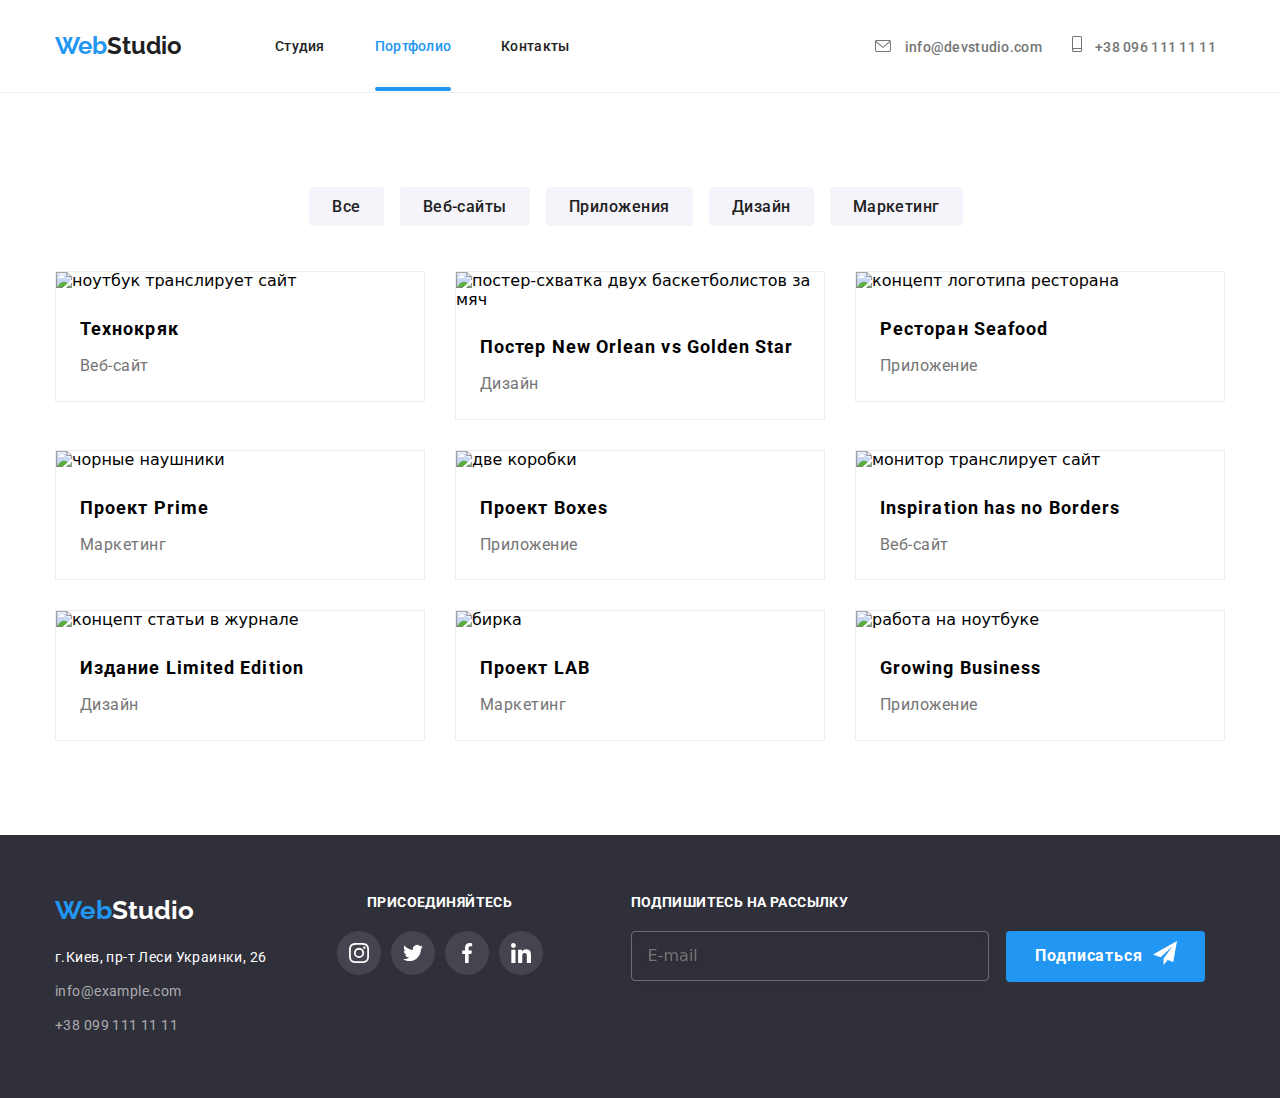
==== portfolio.html @ 92b5d4f6 "hope it is done" ====
<!DOCTYPE html>
<html lang="ru">
<head>
    <meta charset="UTF-8">
    <meta http-equiv="X-UA-Compatible" content="IE=edge">
    <meta name="viewport" content="width=device-width, initial-scale=1.0">
    
<link rel="preconnect" href="https://fonts.googleapis.com">
<link rel="preconnect" href="https://fonts.gstatic.com" crossorigin>
<link href="https://fonts.googleapis.com/css2?family=Raleway:wght@700&family=Roboto:wght@400;500;700;900&display=swap"
    rel="stylesheet">
    <link rel="stylesheet" href="./css/basic.css">
    <link rel="stylesheet" href="./css/main.min.css">
    <link rel="stylesheet" href="https://cdnjs.cloudflare.com/ajax/libs/modern-normalize/1.1.0/modern-normalize.min.css"/>
    <link rel="stylesheet" href="./css/style.css">
    <title>Portfolio</title>
</head>

<!--Header-->
<header class="header">
    <div class="headerContainer">

        <a href="index.html" class="logo"> <span class="logo__accent-color">Web</span>Studio</a>
        <button type="button" class="buttonMobile is-open" data-menu-button>
            <svg width="40" height="40" aria-label="переключатель мобильного меню">
                <use class="iconCross" href="./images/icons.svg#icon-close_40px"></use>
                <use class="iconMenu" href="./images/icons.svg#icon-menu_40px"></use>
            </svg>
        </button>
        <div class="mobileMenu" data-menu>
            <nav class="navBox">
                <ul class="navigation">
                    <li class="navigation__item">
                        <a class="navigation__link "
                            href="index.html">Студия</a>
                    </li>
                    <li class="navigation__item"> <a class="navigation__link navigation__link--current navigation__link--currColor" href="portfolio.html ">Портфолио</a></li>
                    <li class="navigation__item"> <a class="navigation__link" href="">Контакты</a></li>
                </ul>
            </nav>
            <ul class="contact contact--direction">
                <li class="contact__item">
                    <a class="contact__link  contact__link--email" href="mailto:info@devstudio.com">
                        <svg class="contact__icon">
                            <use href="./images/icons.svg#icon-envelope"></use>
                        </svg> info@devstudio.com</a>
                </li>
                <li class="contact__item ">
                    <a class="contact__link contact__link--tel" href="tel:+380961111111">
                        <svg class="contact__icon contact__icon--size">
                            <use href="./images/icons.svg#icon-smartphone">
                            </use>
                        </svg>
                        +38 096 111 11 11</a>
                </li>
            </ul>
            <ul class="mobileNav">
                <li class="mobileNav__item">
                    <a class="mobileNav__link" href="https://www.instagram.com" target="_blank"
                        rel="noopener noreferrer">
                        Instagram
                    </a>
                </li>
                <svg class="mobileNav__icon" width="22" height="0">
                    <use href="./images/icons.svg#icon-Line"></use>
                </svg>
                <li class="mobileNav__item">
                    <a class="mobileNav__link" href="https://www.twitter.com" target="_blank" rel="noopener noreferrer">
                        Twitter
                    </a>
                </li>
                <svg class="mobileNav__icon" width="22" height="0">
                    <use href="./images/icons.svg#icon-Line"></use>
                </svg>
                <li class="mobileNav__item">
                    <a class="mobileNav__link" href="https://www.facebook.com" target="_blank"
                        rel="noopener noreferrer">
                        Facebook
                    </a>
                </li>
                <svg class="mobileNav__icon" width="22" height="0">
                    <use href="./images/icons.svg#icon-Line"></use>
                </svg>
                <li class="mobileNav__item">
                    <a class="mobileNav__link" href="https://www.linkedin.com" target="_blank"
                        rel="noopener noreferrer">
                        Linkedin
                    </a>
                </li>
            </ul>
        </div>
    </div>

</header>
<main>
    <!--Portfolio filter-->
    <section class="portfolio">
        <div class="portfolioContainer">
        <ul class="buttonList">
            <li class="buttonList__item"><button type="button" class="buttonList__btn">Все</button></li>
            <li class="buttonList__item"><button type="button" class="buttonList__btn">Веб-сайты</button></li>
            <li class="buttonList__item"><button type="button" class="buttonList__btn">Приложения</button></li>
            <li class="buttonList__item"><button type="button" class="buttonList__btn">Дизайн</button></li>
            <li class="buttonList__item"><button type="button" class="buttonList__btn">Маркетинг</button></li>
        </ul>
    
    <!--Filter result-->
    
        <ul class="filterResult">
            <li class="filterResult__item"> 
                <div class="filterResult__box">
                    <img class="picture"
                            srcset="
            ./images-portfolio/img1-450.jpg  450w,
            ./images-portfolio/img1-900.jpg  900w
            "
                    src="./images-portfolio/img1-450.jpg" alt="ноутбук транслирует сайт"
                    sizes="(min-width: 1200px) 33vw, (min-width: 768px) 50vw, 100vw"
                    width="370">
                    <div class="filterResult__overlay">
                        <p class="filterResult__paragraph">Технокряк это современная площадка распространения коронавируса. Компании используют эту платформу для цифрового
                        шпионажа и атак на защищённые сервера конкурентов.</p>
                    </div>
                </div>
                <div class="filterResult__card filterResult__card--padding">
                    <h2 class="filterResult__title">Технокряк</h2>
                    <p class="filterResult__category">Веб-сайт</p>
                </div>
            </li>
            <li class="filterResult__item">
                <div class="filterResult__box">
                    <img class="picture"
                                    srcset="
            ./images-portfolio/img2-450.jpg  450w,
            ./images-portfolio/img2-900.jpg  900w
            "
                    src="./images-portfolio/img2-450.jpg" alt="постер-схватка двух баскетболистов за мяч" width="370"
                    sizes="(min-width: 1200px) 33vw, (min-width: 768px) 50vw, 100vw">
                        <div class="filterResult__overlay">
                            <p class="filterResult__paragraph">Технокряк это современная площадка распространения коронавируса. Компании используют
                                эту платформу для цифрового
                                шпионажа и атак на защищённые сервера конкурентов.</p>
                        </div>
                    </div>
                <div class="filterResult__card ">
                <h2 class="filterResult__title">Постер New Orlean vs Golden Star</h2>
                <p class="filterResult__category">Дизайн</p>
                </div>
            </li>
            <li class="filterResult__item">
                <div class="filterResult__box">
                <img class="picture"
            srcset="
            ./images-portfolio/img3-450.jpg  450w,
            ./images-portfolio/img3-900.jpg  900w
            "
                src="./images-portfolio/img3-450.jpg" alt="концепт логотипа ресторана" width="370"
                sizes="(min-width: 1200px) 33vw, (min-width: 768px) 50vw, 100vw">
                <div class="filterResult__overlay"> 
                    <p class="filterResult__paragraph">Технокряк это современная площадка распространения коронавируса. Компании используют
                        эту платформу для цифрового
                        шпионажа и атак на защищённые сервера конкурентов.</p>
                </div>
            </div>
                <div class="filterResult__card">
                <h2 class="filterResult__title">Ресторан Seafood</h2>
                <p class="filterResult__category">Приложение</p>
                </div>
            </li>
            <li class="filterResult__item">
                <div class="filterResult__box">
                <img class="picture"
            srcset="
            ./images-portfolio/img4-450.jpg  450w,
            ./images-portfolio/img4-900.jpg  900w
            "
                src="./images-portfolio/img4-450.jpg" alt="чорные наушники" width="370"
                sizes="(min-width: 1200px) 33vw, (min-width: 768px) 50vw, 100vw"> 
                <div class="filterResult__overlay"><p class="filterResult__paragraph">Технокряк это современная площадка распространения коронавируса. Компании используют
                        эту платформу для цифрового
                        шпионажа и атак на защищённые сервера конкурентов.</p>
                </div>
            </div>
                <div class="filterResult__card">
                <h2 class="filterResult__title">Проект Prime</h2>
                <p class="filterResult__category">Маркетинг</p>
                </div>
            </li>
            <li class="filterResult__item">
                <div class="filterResult__box">
                <img  class="picture"
            srcset="
            ./images-portfolio/img5-450.jpg  450w,
            ./images-portfolio/img5-900.jpg  900w
            "
                src="./images-portfolio/img5-450.jpg" alt="две коробки" width="370"
                sizes="(min-width: 1200px) 33vw, (min-width: 768px) 50vw, 100vw">
                <div class="filterResult__overlay">
                    <p class="filterResult__paragraph">Технокряк это современная площадка распространения коронавируса. Компании используют
                        эту платформу для цифрового
                        шпионажа и атак на защищённые сервера конкурентов.</p>
                </div></div>
                <div class="filterResult__card">
                <h2 class="filterResult__title">Проект Boxes</h2>
                <p class="filterResult__category">Приложение</p>
                </div>
            </li>
            <li class="filterResult__item">
                <div class="filterResult__box">
                <img class="picture"
            srcset="
            ./images-portfolio/img6-450.jpg  450w,
            ./images-portfolio/img6-900.jpg  900w
            "
                src="./images-portfolio/img6-450.jpg" alt="монитор транслирует сайт" width="370"
                sizes="(min-width: 1200px) 33vw, (min-width: 768px) 50vw, 100vw">
                <div class="filterResult__overlay"> 
                    <p class="filterResult__paragraph">Технокряк это современная площадка распространения коронавируса. Компании используют
                        эту платформу для цифрового
                        шпионажа и атак на защищённые сервера конкурентов.</p>
                </div></div>
                <div  class="filterResult__card">
                <h2 class="filterResult__title">Inspiration has no Borders</h2>
                <p class="filterResult__category">Веб-сайт</p>
                </div>
            </li>
            <li class="filterResult__item">
                <div class="filterResult__box">
                <img class="picture" 
            srcset="
            ./images-portfolio/img7-450.jpg  450w,
            ./images-portfolio/img7-900.jpg  900w
            "
                src="./images-portfolio/img7-450.jpg" alt=" концепт статьи в журнале" width="370"
                sizes="(min-width: 1200px) 33vw, (min-width: 768px) 50vw, 100vw">
                <div class="filterResult__overlay"> 
                    <p class="filterResult__paragraph">Технокряк это современная площадка распространения коронавируса. Компании используют
                        эту платформу для цифрового
                        шпионажа и атак на защищённые сервера конкурентов.</p>
                </div></div>
                <div class="filterResult__card">
                <h2 class="filterResult__title">Издание Limited Edition</h2>
                <p class="filterResult__category">Дизайн</p>
                </div>
            </li>
            <li class="filterResult__item">
                <div class="filterResult__box">
                <img class="picture"
            srcset="
            ./images-portfolio/img8-450.jpg  450w,
            ./images-portfolio/img8-900.jpg  900w
            "
                src="./images-portfolio/img8-450.jpg" alt="бирка" width="370"
                sizes="(min-width: 1200px) 33vw, (min-width: 768px) 50vw, 100vw"> 
                <div class="filterResult__overlay">
                    <p class="filterResult__paragraph">Технокряк это современная площадка распространения коронавируса. Компании используют
                        эту платформу для цифрового
                        шпионажа и атак на защищённые сервера конкурентов.</p>
                </div></div>
                <div class="filterResult__card">
                <h2 class="filterResult__title">Проект LAB</h2>
                <p class="filterResult__category">Маркетинг</p>
                </div>
            </li>
            <li class="filterResult__item">
                <div class="filterResult__box">
                <img class="picture"
            srcset="
            ./images-portfolio/img9-450.jpg  450w,
            ./images-portfolio/img9-900.jpg  900w
            "
                src="./images-portfolio/img9-450.jpg" alt="работа на ноутбуке" width="370"
                sizes="(min-width: 1200px) 33vw, (min-width: 768px) 50vw, 100vw"> 
                <div class="filterResult__overlay">
                    <p class="filterResult__paragraph">Технокряк это современная площадка распространения коронавируса. Компании используют эту платформу для цифрового шпионажа и атак на защищённые сервера конкурентов.</p>
                </div></div>
                <div class="filterResult__card">
                <h2 class="filterResult__title">Growing Business</h2>
                <p class="filterResult__category">Приложение</p>
                </div>
            </li>
        </ul>
        </div>
    </Section>
</main>
<!------------------------------------------------------Footer-->
<footer class="footer">
    <div class="footerContainer">
        <div class="footerBlock">
            <div class="footerLogoAddJoint">
                <div>
                    <div class="footerLogo">
                        <a href="index.html" class="footerLogo__link"><span
                                class="footerLogo__accent-color">Web</span><span
                                class="footerLogo__reverse-color">Studio</span></a>
                    </div>
                    <address class="address">
                        <p class="address__paragraph">г.Киев, пр-т Леси Украинки, 26</p>
                        <ul class="footerContact">
                            <li class="footerContact__item">
                                <a class="footerContact__link" href="mailto:info@devstudio.com">info@example.com</a>
                            </li>
                            <li>
                                <a class="footerContact__link" href="tel:+380991111111">+38 099 111 11 11</a>
                            </li>
                        </ul>
                    </address>
                </div>

                <div class="joint">
                    <h3 class="joint__title">присоединяйтесь</h3>
                    <ul class="footerNav">
                        <li class="footerNav__item">
                            <a class="footerNav__link" href="https://www.instagram.com" target="_blank"
                                rel="noopener noreferrer">
                                <svg class="footerNav__icon" width="20" height="20">
                                    <use href="./images/icons.svg#icon-instagram" width="20" height="20">
                                    </use>
                                </svg>
                            </a>
                        </li>
                        <li class="footerNav__item">
                            <a class="footerNav__link" href="https://www.twitter.com" target="_blank"
                                rel="noopener noreferrer">
                                <svg class="footerNav__icon" width="20" height="20">
                                    <use href="./images/icons.svg#icon-twitter" width="20" height="20">
                                    </use>
                                </svg>
                            </a>
                        </li>
                        <li class="footerNav__item">
                            <a class="footerNav__link" href="https://www.facebook.com" target="_blank"
                                rel="noopener noreferrer">
                                <svg class="footerNav__icon" width="20" height="20">
                                    <use href="./images/icons.svg#icon-facebook" width="20" height="20">
                                    </use>
                                </svg>
                            </a>
                        </li>
                        <li class="footerNav__item">
                            <a class="footerNav__link" href="https://www.linkedin.com" target="_blank"
                                rel="noopener noreferrer">
                                <svg class="footerNav__icon" width="20" height="20">
                                    <use href="./images/icons.svg#icon-linkedin" width="20" height="20">
                                    </use>
                                </svg>
                            </a>
                        </li>
                    </ul>
                </div>
            </div>

            <form class="footerForm">

                <label class="footerLabel" for="footer-form"> Подпишитесь на рассылку
                </label>
                <input class="footerInput" type="text" name="email" placeholder="E-mail" id="footer-form">


                <button class="footerButton" type="submit">
                    Подписаться<svg class="footerButton__icon" width="24" height="24">
                        <use href="./images/icons.svg#icon-icon-send"></use>
                    </svg>
                </button>

            </form>
        </div>
    </div>
</footer>
<script src="./js/mobile-menu.js"></script>
</body>
</html>
---- css/main.min.css ----
.navigation__link,.contact .contact__link,.mobileNav__link,.hero__title,.advantages__title,.advantages__paragraph,.services__title,.variation__paragraph,.staff__title,.profile__name,.profile__job,.clients__title,.address,.footerContact__link,.joint__title,.footerLabel,.modal__title,.modal__label,.modal__textarea,.modal__paragraph,.filterResult__paragraph,.filterResult__title,.filterResult__category{font-family:'Roboto', sans-serif;color:#757575;font-style:normal;letter-spacing:0.03em;font-size:14px;line-height:1.8}.logo,.footerLogo__link{font-family:'Raleway', sans-serif;font-weight:700;font-size:26px;line-height:1.2}.hero__title,.modal__title,.visuallyHidden,.advantages__title,.services__title,.staff__title,.clients__title,.filterResult__title,.profile__name,.joint__title{color:var(--primary-text-color);margin:0 auto}.navigation,.contact,.mobileNav,.advantages,.variation,.profile,.nav,.group,.footerContact,.footerNav,.buttonList,.filterResult{list-style:none;-webkit-box-align:baseline;-ms-flex-align:baseline;align-items:baseline}.logo,.navigation__link,.contact .contact__link,.mobileNav__link,.nav__link,.group__link,.footerLogo__link,.footerContact__link,.footerNav__link{text-decoration:none;-webkit-box-align:center;-ms-flex-align:center;align-items:center}.headerContainer,.heroListContainer,.servicesContainer,.staffContainer,.clientsContainer,.footerContainer,.portfolioContainer{padding-left:15px;padding-right:15px;margin-left:auto;margin-right:auto}@media screen and (min-width: 480px){.headerContainer,.heroListContainer,.servicesContainer,.staffContainer,.clientsContainer,.footerContainer,.portfolioContainer{width:480px}}@media screen and (min-width: 768px){.headerContainer,.heroListContainer,.servicesContainer,.staffContainer,.clientsContainer,.footerContainer,.portfolioContainer{width:768px}}@media screen and (min-width: 1200px){.headerContainer,.heroListContainer,.servicesContainer,.staffContainer,.clientsContainer,.footerContainer,.portfolioContainer{width:1200px}}.heroList,.services,.staff,.clients,.portfolio{padding-top:94px;padding-bottom:94px}.variation__item,.profile__pic{display:-webkit-box;display:-ms-flexbox;display:flex}.visuallyHidden{position:absolute;white-space:nowrap;width:1px;height:1px;overflow:hidden;border:0;padding:0;clip:rect(0 0 0 0);-webkit-clip-path:inset(50%);clip-path:inset(50%);margin:-1px}.modal__textarea::-webkit-input-placeholder{color:rgba(117,117,117,0.5)}.modal__textarea:-ms-input-placeholder{color:rgba(117,117,117,0.5)}.modal__textarea::-ms-input-placeholder{color:rgba(117,117,117,0.5)}.modal__textarea::placeholder{color:rgba(117,117,117,0.5)}.header{position:relative}@media screen and (max-width: 767px){.header{padding-top:16px;padding-bottom:16px}}@media screen and (min-width: 768px){.header{padding:32px 0}}.headerContainer{display:-webkit-box;display:-ms-flexbox;display:flex;-webkit-box-align:center;-ms-flex-align:center;align-items:center}.logo{font-size:24px;line-height:1.16;color:#212121}@media screen and (max-width: 767px){.logo{margin-right:276px}}@media screen and (min-width: 768px){.logo{margin-right:87px}}@media screen and (min-width: 1200px){.logo{margin-right:93px}}.logo__accent-color{color:#2196f3}.buttonMobile{display:-webkit-inline-box;display:-ms-inline-flexbox;display:inline-flex;padding:0;margin:0;border:none;background-color:transparent;cursor:pointer;-webkit-transition-property:color;transition-property:color;-webkit-transition-duration:250ms;transition-duration:250ms;-webkit-transition-timing-function:cubic-bezier(0.4, 0, 0.2, 1);transition-timing-function:cubic-bezier(0.4, 0, 0.2, 1)}.buttonMobile.is-open .iconMenu{display:block}.buttonMobile.is-open .iconCross{display:none}.buttonMobile:hover,.buttonMobile:focus{fill:#2196f3;-webkit-transition-property:color;transition-property:color;-webkit-transition-duration:250ms;transition-duration:250ms;-webkit-transition-timing-function:cubic-bezier(0.4, 0, 0.2, 1);transition-timing-function:cubic-bezier(0.4, 0, 0.2, 1)}@media screen and (min-width: 768px){.buttonMobile{display:none}}.iconMenu{display:none}.navBox{display:-webkit-box;display:-ms-flexbox;display:flex;-webkit-box-align:center;-ms-flex-align:center;align-items:center}.mobileMenu.is-open{display:block}@media screen and (max-width: 767px){.mobileMenu{position:absolute;padding:48px 40px;margin:0;top:100%;left:0;width:100%;height:796px;background-color:#fff;z-index:999;display:none}}@media screen and (min-width: 768px){.mobileMenu{display:-webkit-box;display:-ms-flexbox;display:flex}}.navigation{-webkit-transition-property:color;transition-property:color;-webkit-transition-duration:250ms;transition-duration:250ms;-webkit-transition-timing-function:cubic-bezier(0.4, 0, 0.2, 1);transition-timing-function:cubic-bezier(0.4, 0, 0.2, 1)}@media screen and (max-width: 767px){.navigation{padding:0;margin-top:0;margin-bottom:0}}@media screen and (min-width: 768px){.navigation{display:-webkit-box;display:-ms-flexbox;display:flex;margin:0;padding:0}}.navigation__link{font-weight:500;font-size:40px;line-height:1.17;letter-spacing:0.02em}@media screen and (min-width: 768px){.navigation__link{font-size:14px;line-height:1.14}}.navigation__link:hover,.navigation__link:focus{color:#2196f3;-webkit-transition-property:color;transition-property:color;-webkit-transition-duration:250ms;transition-duration:250ms;-webkit-transition-timing-function:cubic-bezier(0.4, 0, 0.2, 1);transition-timing-function:cubic-bezier(0.4, 0, 0.2, 1)}@media screen and (max-width: 767px){.navigation__item:not(:last-child){margin-bottom:32px}}@media screen and (min-width: 768px){.navigation__item:not(:first-child){margin-left:50px}}.navigation__link{position:relative;color:#212121}@media screen and (min-width: 768px){.navigation__link{padding:47px 0}}@media screen and (min-width: 1200px){.navigation__link{padding:37px 0}}@media screen and (min-width: 768px){.navigation__link--current::after{content:'';display:block;position:absolute;background-color:#2196f3;width:100%;height:4px;border-radius:4px;bottom:0;right:0;opacity:1}}.navigation__link--currColor{color:#2196f3}.contact{padding:0;margin:0;-webkit-transition-property:color;transition-property:color;-webkit-transition-duration:250ms;transition-duration:250ms;-webkit-transition-timing-function:cubic-bezier(0.4, 0, 0.2, 1);transition-timing-function:cubic-bezier(0.4, 0, 0.2, 1)}@media screen and (max-width: 767px){.contact{margin-top:302px;-webkit-box-align:start;-ms-flex-align:start;align-items:flex-start}}@media screen and (min-width: 768px){.contact{margin-left:84px}}@media screen and (min-width: 1200px){.contact{display:-webkit-box;display:-ms-flexbox;display:flex;margin-left:306px}}.contact .contact__link{font-weight:500;letter-spacing:0.02em;-webkit-transition-property:color;transition-property:color;-webkit-transition-duration:250ms;transition-duration:250ms;-webkit-transition-timing-function:cubic-bezier(0.4, 0, 0.2, 1);transition-timing-function:cubic-bezier(0.4, 0, 0.2, 1)}.contact .contact__link:hover,.contact .contact__link:focus{color:#2196f3;-webkit-transition-property:color;transition-property:color;-webkit-transition-duration:250ms;transition-duration:250ms;-webkit-transition-timing-function:cubic-bezier(0.4, 0, 0.2, 1);transition-timing-function:cubic-bezier(0.4, 0, 0.2, 1)}.contact .contact__link--tel{font-size:34px;line-height:1.17;color:#2196f3}.contact .contact__link--email{font-size:24px;line-height:1.16}@media screen and (min-width: 768px){.contact .contact__link{font-size:12px;line-height:1.16;color:#757575}}@media screen and (min-width: 1200px){.contact .contact__link{font-size:14px;line-height:1.14;color:#757575}}@media screen and (max-width: 767px){.contact--direction{display:-webkit-inline-box;display:-ms-inline-flexbox;display:inline-flex;-webkit-box-orient:vertical;-webkit-box-direction:reverse;-ms-flex-direction:column-reverse;flex-direction:column-reverse}.contact__item:not(:last-child){margin-top:32px}}@media screen and (max-width: 767px){.contact__item{margin-left:85px;-webkit-box-align:center;-ms-flex-align:center;align-items:center}}@media screen and (max-width: 1199px){.contact__item:not(:last-child){margin-bottom:10px}}@media screen and (min-width: 1200px){.contact__item:not(:first-child){margin-left:30px}}.contact__icon{width:16px;height:12px;margin:0;margin-right:10px;fill:currentColor}@media screen and (max-width: 767px){.contact__icon{display:none}}@media screen and (max-width: 1199px){.contact__icon{width:14px;height:10px}}.contact__icon--size{width:10px;height:16px}@media screen and (max-width: 1199px){.contact__icon--size{width:10px;height:14px}}.mobileNav{display:-webkit-box;display:-ms-flexbox;display:flex;-webkit-box-align:center;-ms-flex-align:center;align-items:center;padding:0;margin:0;margin-top:64px}@media screen and (min-width: 768px){.mobileNav{display:none}}.mobileNav__link{color:#2196f3;font-weight:500;font-size:18px;line-height:1.22;letter-spacing:0.02em}.mobileNav__icon{border:1px solid rgba(33,33,33,0.2);-webkit-transform:rotate(90deg);transform:rotate(90deg)}.hero{background-image:-webkit-gradient(linear, left top, right top, from(rgba(47,48,58,0.4)), to(rgba(47,48,58,0.4))),url("../images/hero-pic-mobile.jpg");background-image:linear-gradient(to right, rgba(47,48,58,0.4), rgba(47,48,58,0.4)),url("../images/hero-pic-mobile.jpg");background-repeat:no-repeat;background-position:center;background-size:cover;padding:118px 60px;text-align:center;background-color:#2f303a}@media screen and (min-width: 1200px){.hero{padding-top:180px;padding-bottom:220px}}@media (min-device-pixel-ratio: 2), (-webkit-min-device-pixel-ratio: 2), (min-resolution: 192dpi), (min-resolution: 2dppx){.hero{background-image:-webkit-gradient(linear, left top, right top, from(rgba(47,48,58,0.4)), to(rgba(47,48,58,0.4))),url("../images/hero-pic-mobile@2x.jpg");background-image:linear-gradient(to right, rgba(47,48,58,0.4), rgba(47,48,58,0.4)),url("../images/hero-pic-mobile@2x.jpg")}}@media screen and (min-width: 768px){.hero{background-image:-webkit-gradient(linear, left top, right top, from(rgba(47,48,58,0.4)), to(rgba(47,48,58,0.4))),url("../images/hero-pic-tablet.jpg");background-image:linear-gradient(to right, rgba(47,48,58,0.4), rgba(47,48,58,0.4)),url("../images/hero-pic-tablet.jpg")}}@media screen and (min-width: 768px) and (min-device-pixel-ratio: 2), screen and (min-width: 768px) and (-webkit-min-device-pixel-ratio: 2), screen and (min-width: 768px) and (min-resolution: 192dpi), screen and (min-width: 768px) and (min-resolution: 2dppx){.hero{background-image:-webkit-gradient(linear, left top, right top, from(rgba(47,48,58,0.4)), to(rgba(47,48,58,0.4))),url("../images/hero-pic-tablet@2x.jpg");background-image:linear-gradient(to right, rgba(47,48,58,0.4), rgba(47,48,58,0.4)),url("../images/hero-pic-tablet@2x.jpg")}}@media screen and (min-width: 1200px){.hero{background-image:-webkit-gradient(linear, left top, right top, from(rgba(47,48,58,0.4)), to(rgba(47,48,58,0.4))),url("../images/hero-pic-desktop.jpg");background-image:linear-gradient(to right, rgba(47,48,58,0.4), rgba(47,48,58,0.4)),url("../images/hero-pic-desktop.jpg")}}@media screen and (min-width: 1200px) and (min-device-pixel-ratio: 2), screen and (min-width: 1200px) and (-webkit-min-device-pixel-ratio: 2), screen and (min-width: 1200px) and (min-resolution: 192dpi), screen and (min-width: 1200px) and (min-resolution: 2dppx){.hero{background-image:-webkit-gradient(linear, left top, right top, from(rgba(47,48,58,0.4)), to(rgba(47,48,58,0.4))),url("../images/hero-pic-desktop@2x.jpg");background-image:linear-gradient(to right, rgba(47,48,58,0.4), rgba(47,48,58,0.4)),url("../images/hero-pic-desktop@2x.jpg")}}.hero__title{margin-bottom:30px;font-weight:900;font-size:26px;line-height:1.61;text-align:center;letter-spacing:0.06em;text-transform:uppercase;color:#fff}@media screen and (min-width: 1200px){.hero__title{font-size:44px;line-height:1.36}}.button{padding:10px 32px;border-radius:4px;border:none;font-family:'Roboto', sans-serif;color:#fff;background-color:#2196f3;font-weight:700;font-style:normal;font-size:16px;line-height:1.9;letter-spacing:0.06em;cursor:pointer}@media screen and (max-width: 1199px){.heroList{padding-top:60px;padding-bottom:60px}}.advantages{margin:0;padding:0}@media screen and (min-width: 768px){.advantages{display:-webkit-box;display:-ms-flexbox;display:flex;-ms-flex-wrap:wrap;flex-wrap:wrap;margin:-15px}}@media screen and (min-width: 1200px){.advantages{-webkit-box-pack:space-evenly;-ms-flex-pack:space-evenly;justify-content:space-evenly;margin:0}}@media screen and (min-width: 768px) and (max-width: 1199px){.advantages .advantages__item{margin:15px}}@media screen and (max-width: 767px){.advantages__item:not(:last-child){margin-bottom:30px}}@media screen and (min-width: 1200px){.advantages__item:not(:first-child){margin-left:30px}}.icon{height:120px;margin-bottom:30px;background-color:#f5f4fa;border-radius:4px;-webkit-box-pack:center;-ms-flex-pack:center;justify-content:center}@media screen and (max-width: 767px){.icon .icon__svg{width:450px}}@media screen and (max-width: 1199px){.icon__svg{width:354px}}.advantages__title{margin-bottom:10px;font-weight:700;font-size:14px;line-height:1.14;text-transform:uppercase;text-align:center}.advantages__paragraph{margin-top:0;margin-bottom:0;width:270px;font-size:14px;line-height:1.71}@media screen and (max-width: 767px){.advantages__paragraph{width:450px}}@media screen and (max-width: 1199px){.advantages__paragraph{width:354px}}.services{padding-top:0}@media screen and (max-width: 1199px){.services{display:none}}.services__title{margin-bottom:50px;font-weight:700;font-size:36px;line-height:1.2;text-align:center}.variation{display:-webkit-box;display:-ms-flexbox;display:flex;-webkit-box-pack:space-evenly;-ms-flex-pack:space-evenly;justify-content:space-evenly;margin:0;padding:0}.variation__item:not(:first-child){margin-left:30px}.frontTextBlock{position:relative}.frontTextBlock::before{display:inline-block;position:absolute;bottom:0;left:0;content:'';width:370px;height:70px;background-color:rgba(47,48,58,0.8)}.variation__paragraph{margin:0;padding:0;font-weight:700;font-size:14px;line-height:1.14;text-transform:uppercase;color:#fff;position:absolute;left:83px;bottom:27px}.staff{background-color:#f5f4fa}@media screen and (max-width: 1199px){.staff{padding-top:60px;padding-bottom:60px}}.staff__title{padding:0;margin-bottom:30px;font-weight:700;font-size:36px;line-height:1.2;text-align:center}@media screen and (min-width: 1200px){.staff__title{margin-bottom:50px}}.profile{margin:0;padding:0}@media screen and (min-width: 768px){.profile{display:-webkit-box;display:-ms-flexbox;display:flex;-ms-flex-wrap:wrap;flex-wrap:wrap;margin:-15px}}@media screen and (min-width: 1200px){.profile{-webkit-box-pack:space-evenly;-ms-flex-pack:space-evenly;justify-content:space-evenly;display:-webkit-box;display:-ms-flexbox;display:flex;margin:0;padding:0}}@media screen and (min-width: 768px) and (max-width: 1199px){.profile .profile__card{margin:15px}}.profile__card{background-color:#fff;margin:0;padding:0;-webkit-box-shadow:0px 1px 3px rgba(0,0,0,0.12),0px 1px 1px rgba(0,0,0,0.14),0px 2px 1px rgba(0,0,0,0.2);box-shadow:0px 1px 3px rgba(0,0,0,0.12),0px 1px 1px rgba(0,0,0,0.14),0px 2px 1px rgba(0,0,0,0.2);border-radius:0px 0px 4px 4px}@media screen and (max-width: 767px){.profile__card:not(:last-child){margin-bottom:30px}}@media screen and (min-width: 1200px){.profile__card:not(:first-child){margin-left:30px}}@media screen and (min-width: 480px){.profile__pic{width:450px}}@media screen and (min-width: 768px){.profile__pic{width:354px}}@media screen and (min-width: 1200px){.profile__pic{width:270px}}.profile__info{margin:0;padding-top:30px;padding-bottom:24px}@media screen and (min-width: 1200px){.profile__info{padding-bottom:30px}}.profile__name{margin-bottom:10px;font-weight:500;font-size:16px;line-height:1.2;text-align:center}.profile__job{margin:0;font-size:16px;line-height:1.2;text-align:center;margin-bottom:16px}.nav{display:-webkit-box;display:-ms-flexbox;display:flex;padding:0;margin:0;-webkit-box-pack:center;-ms-flex-pack:center;justify-content:center}.nav__item:not(:first-child){margin-left:10px}.nav__link{display:-webkit-box;display:-ms-flexbox;display:flex;width:44px;height:44px;border-radius:30px;-webkit-box-pack:center;-ms-flex-pack:center;justify-content:center;padding:12px;color:#afb1b8;-webkit-transition-property:background-color color;transition-property:background-color color;-webkit-transition-duration:250ms;transition-duration:250ms;-webkit-transition-timing-function:cubic-bezier(0.4, 0, 0.2, 1);transition-timing-function:cubic-bezier(0.4, 0, 0.2, 1)}.nav__link:hover,.nav__link:focus{background-color:#2196f3;color:#fff;-webkit-transition-property:background-color color;transition-property:background-color color;-webkit-transition-duration:250ms;transition-duration:250ms;-webkit-transition-timing-function:cubic-bezier(0.4, 0, 0.2, 1);transition-timing-function:cubic-bezier(0.4, 0, 0.2, 1)}.nav__icon{fill:currentColor}@media screen and (max-width: 1199px){.clients{padding-top:60px;padding-bottom:60px}}.clients__title{margin-bottom:30px;font-weight:700;font-size:36px;line-height:1.16;text-align:center}@media screen and (min-width: 1200px){.clients__title{margin-bottom:50px}}.group{display:-webkit-box;display:-ms-flexbox;display:flex;-webkit-box-pack:center;-ms-flex-pack:center;justify-content:center;padding:0}@media screen and (max-width: 1199px){.group{-ms-flex-wrap:wrap;flex-wrap:wrap;margin:-15px}}@media screen and (min-width: 1200px){.group{margin:0}}@media screen and (min-width: 1200px){.group__item:not(:first-child){margin-left:30px}}@media screen and (max-width: 1199px){.group__item{margin:15px}}.group__link{display:-webkit-box;display:-ms-flexbox;display:flex;height:92px;width:210px;padding:16px 52px;border:1px solid #afb1b8;border-radius:4px;-webkit-box-pack:center;-ms-flex-pack:center;justify-content:center;color:#afb1b8;-webkit-transition-property:background-color color;transition-property:background-color color;-webkit-transition-duration:250ms;transition-duration:250ms;-webkit-transition-timing-function:cubic-bezier(0.4, 0, 0.2, 1);transition-timing-function:cubic-bezier(0.4, 0, 0.2, 1)}@media screen and (min-width: 768px){.group__link{width:226px}}@media screen and (min-width: 1200px){.group__link{width:170px;padding:16px 32px}}.group__link:hover,.group__link:focus{border-color:#2196f3;color:#2196f3;-webkit-transition-property:background-color color;transition-property:background-color color;-webkit-transition-duration:250ms;transition-duration:250ms;-webkit-transition-timing-function:cubic-bezier(0.4, 0, 0.2, 1);transition-timing-function:cubic-bezier(0.4, 0, 0.2, 1)}.group__icon{fill:currentColor}.footer{background-color:#2f303a;padding:60px 0}.footerBlock{margin:0;padding:0}@media screen and (min-width: 1200px){.footerBlock{display:-webkit-box;display:-ms-flexbox;display:flex}}.footerLogo{margin-bottom:20px;display:-webkit-box;display:-ms-flexbox;display:flex}@media screen and (max-width: 1199px){.footerLogo{-webkit-box-pack:center;-ms-flex-pack:center;justify-content:center}}.footerLogo__accent-color{color:#2196f3}.footerLogo__reverse-color{color:#fff}@media screen and (min-width: 768px){.footerLogoAddJoint{display:-webkit-box;display:-ms-flexbox;display:flex}}@media screen and (min-width: 768px) and (max-width: 1199px){.footerLogoAddJoint{padding-left:76px}}.address{color:#fff;font-style:normal;font-weight:normal;font-size:14px;line-height:1.7}@media screen and (max-width: 1199px){.address{text-align:center}}.address__paragraph{margin-top:0;margin-bottom:8px}@media screen and (max-width: 1199px){.address__paragraph{text-align:center}}@media screen and (min-width: 1200px){.address__paragraph{margin-bottom:9px}}.footerContact{margin:0;padding:0}.footerContact__item{margin-bottom:8px}@media screen and (min-width: 1200px){.footerContact__item{margin-bottom:9px}}.footerContact__link{color:#ffffff99;-webkit-transition-property:color;transition-property:color;-webkit-transition-duration:250ms;transition-duration:250ms;-webkit-transition-timing-function:cubic-bezier(0.4, 0, 0.2, 1);transition-timing-function:cubic-bezier(0.4, 0, 0.2, 1)}.footerContact__link:hover,.footerContact__link:focus{color:#2196f3;-webkit-transition-property:color;transition-property:color;-webkit-transition-duration:250ms;transition-duration:250ms;-webkit-transition-timing-function:cubic-bezier(0.4, 0, 0.2, 1);transition-timing-function:cubic-bezier(0.4, 0, 0.2, 1)}@media screen and (min-width: 768px){.joint{margin-left:165px}}@media screen and (min-width: 1200px){.joint{margin-left:70px}}.joint__title{margin-bottom:20px;font-weight:700;font-size:14px;line-height:1.14;text-transform:uppercase;text-align:center;color:#ffffff}@media screen and (max-width: 767px){.joint__title{margin-top:60px}}.footerNav{display:-webkit-box;display:-ms-flexbox;display:flex;-webkit-box-pack:center;-ms-flex-pack:center;justify-content:center;padding:0;margin:0;margin-bottom:60px}.footerNav__item:not(:first-child){margin-left:10px}.footerNav__link{display:-webkit-box;display:-ms-flexbox;display:flex;width:44px;height:44px;border-radius:30px;-webkit-box-pack:center;-ms-flex-pack:center;justify-content:center;padding:12px;color:#fff;background:rgba(255,255,255,0.1);-webkit-transition-property:background-color;transition-property:background-color;-webkit-transition-duration:250ms;transition-duration:250ms;-webkit-transition-timing-function:cubic-bezier(0.4, 0, 0.2, 1);transition-timing-function:cubic-bezier(0.4, 0, 0.2, 1)}.footerNav__link:hover,.footerNav__link:focus{background-color:#2196f3;-webkit-transition-property:background-color;transition-property:background-color;-webkit-transition-duration:250ms;transition-duration:250ms;-webkit-transition-timing-function:cubic-bezier(0.4, 0, 0.2, 1);transition-timing-function:cubic-bezier(0.4, 0, 0.2, 1)}.footerNav__icon{fill:currentColor}@media screen and (min-width: 768px) and (max-width: 1199px){.footerForm{margin-top:60px}}@media screen and (min-width: 1200px){.footerForm{margin-left:88px}}.footerLabel{display:-webkit-box;display:-ms-flexbox;display:flex;margin-bottom:20px;font-weight:700;font-size:14px;line-height:1.14;text-transform:uppercase;color:#fff}@media screen and (max-width: 1199px){.footerLabel{-webkit-box-pack:center;-ms-flex-pack:center;justify-content:center}}@media screen and (min-width: 768px) and (max-width: 1199px){.footerInputBox{display:-webkit-box;display:-ms-flexbox;display:flex;-webkit-box-pack:center;-ms-flex-pack:center;justify-content:center}}.footerInput{min-width:450px;height:50px;padding-left:16px;margin:0;color:#fff;border:1px solid rgba(255,255,255,0.3);-webkit-filter:drop-shadow(0px 4px 4px rgba(0,0,0,0.15));filter:drop-shadow(0px 4px 4px rgba(0,0,0,0.15));border-radius:4px;background-color:transparent}@media screen and (max-width: 1199px){.footerInput{display:-webkit-box;display:-ms-flexbox;display:flex;-webkit-box-pack:center;-ms-flex-pack:center;justify-content:center;margin:0 auto}}@media screen and (min-width: 1200px){.footerInput{min-width:358px}}.footerButton{display:-webkit-box;display:-ms-flexbox;display:flex;-webkit-box-pack:center;-ms-flex-pack:center;justify-content:center;margin:0 auto;padding-top:10px;padding-left:29px;padding-right:28px;padding-bottom:10px;border-radius:4px;border:none;font-family:'Roboto', sans-serif;color:#fff;background-color:#2196f3;font-weight:700;font-style:normal;font-size:16px;line-height:1.9;letter-spacing:0.06em;cursor:pointer}@media screen and (max-width: 1199px){.footerButton{margin-top:20px}}@media screen and (min-width: 1200px){.footerButton{display:-webkit-inline-box;display:-ms-inline-flexbox;display:inline-flex;margin-left:12px}}.footerButton__icon{margin-left:10px}.backdrop{display:-webkit-box;display:-ms-flexbox;display:flex;background:rgba(0,0,0,0.2);position:fixed;left:0;top:0;right:0;bottom:0;-webkit-transition-duration:250ms;transition-duration:250ms;-webkit-transition-timing-function:cubic-bezier(0.4, 0, 0.2, 1);transition-timing-function:cubic-bezier(0.4, 0, 0.2, 1);overflow-y:scroll}.is-hidden{opacity:0;pointer-events:none}.modal{position:absolute;top:50%;left:50%;-webkit-transform:translate(-50%, -50%);transform:translate(-50%, -50%);width:450px;height:609px;background:#ffffff;-webkit-box-shadow:0px 1px 3px rgba(0,0,0,0.12),0px 1px 1px rgba(0,0,0,0.14),0px 2px 1px rgba(0,0,0,0.2);box-shadow:0px 1px 3px rgba(0,0,0,0.12),0px 1px 1px rgba(0,0,0,0.14),0px 2px 1px rgba(0,0,0,0.2);border-radius:4px}@media screen and (min-width: 1200px){.modal{width:528px;height:581px}}.buttonClose{position:absolute;right:2%;top:2%;min-width:30px;min-height:30px;background-color:#fff;border:1px solid rgba(0,0,0,0.1);border-radius:50%;cursor:pointer;padding:6px;margin:0;display:-webkit-box;display:-ms-flexbox;display:flex;-webkit-box-pack:center;-ms-flex-pack:center;justify-content:center}.buttonClose:hover,.buttonClose:focus{fill:#2196f3}.buttonClose__icon{position:absolute;display:-webkit-box;display:-ms-flexbox;display:flex;-webkit-box-align:center;-ms-flex-align:center;align-items:center}.modalContainer{padding:40px}.modal__title{margin-bottom:12px;font-weight:700;font-size:20px;line-height:1, 5;text-align:center}@media screen and (min-width: 1200px){.modal__title{line-height:1.15;text-align:start}}.modal__form{display:-webkit-box;display:-ms-flexbox;display:flex;-webkit-box-orient:vertical;-webkit-box-direction:normal;-ms-flex-direction:column;flex-direction:column;text-align:start}.modal__label{text-align:start;margin-bottom:4px;font-size:12px;line-height:1.16;letter-spacing:0.01em;color:#757575}.modalBlock{position:relative;display:-webkit-box;display:-ms-flexbox;display:flex;-webkit-box-orient:vertical;-webkit-box-direction:normal;-ms-flex-direction:column;flex-direction:column}.modal__input{padding-left:42px;min-height:40px;margin-bottom:10px;border:1px solid rgba(33,33,33,0.2);border-radius:4px}.modal__input:focus{outline:none;border-color:#2196f3}.modal__icon{position:absolute;top:11px;left:12px;display:inline-block;width:18px;height:18px}.modal__input:focus ~ .modal__icon{fill:#2196f3}.modal__textarea{resize:none;text-align:start;padding:12px 16px;margin-bottom:20px;min-height:120px;border:1px solid rgba(33,33,33,0.2);-webkit-box-sizing:border-box;box-sizing:border-box;border-radius:4px;font-size:12px;line-height:1.16;letter-spacing:0.01em}.modal__textarea:focus{outline:none;border-color:#2196f3}.modal__checkbox{display:-webkit-box;display:-ms-flexbox;display:flex;-webkit-box-align:center;-ms-flex-align:center;align-items:center;-webkit-box-pack:center;-ms-flex-pack:center;justify-content:center;margin:0 0 30px 0}.modal__checkboxInput{position:absolute;white-space:nowrap;width:1px;height:1px;overflow:hidden;border:0;padding:0;clip:rect(0 0 0 0);-webkit-clip-path:inset(50%);clip-path:inset(50%);margin:-1px}.modal__checkboxIcon{margin-right:8px;width:16px;height:15px;border:2px solid #212121;border-radius:3px}.modal__checkboxInput:checked+.modal__checkboxIcon{border-color:transparent;background-color:#2196f3;background-image:url(../images/icon-check.svg);background-origin:border-box;background-size:contain}.modal__paragraph{font-size:12px;line-height:1.16;padding:0;margin:0}.modal__checkboxLink{color:#2196f3}.modal__button{padding:10px 56px;margin:0 auto;max-width:200px;border-radius:4px;border:none;font-family:'Roboto', sans-serif;color:#fff;background-color:#2196f3;font-weight:700;font-style:normal;font-size:16px;line-height:1.9;letter-spacing:0.06em;cursor:pointer}.portfolio{border-top:1px solid #eeeeee}@media screen and (max-width: 1199px){.portfolio{padding-bottom:60px;padding-top:60px}}.buttonList{display:-webkit-box;display:-ms-flexbox;display:flex;-ms-flex-wrap:wrap;flex-wrap:wrap;margin-top:0;margin-bottom:40px;padding-left:0}@media screen and (min-width: 768px){.buttonList{-webkit-box-pack:center;-ms-flex-pack:center;justify-content:center;margin-bottom:30px}}@media screen and (min-width: 1200px){.buttonList__item:not(:first-child){margin-left:8px}}.buttonList__item{margin-right:8px;margin-bottom:15px}.buttonList__btn{padding:6px 22px;border-radius:4px;border:1px solid transparent;font-family:'Roboto', sans-serif;color:#212121;background-color:#f5f4fa;font-weight:500;font-style:normal;font-size:16px;line-height:1.6;letter-spacing:0.03em;cursor:pointer;-webkit-transition-property:background-color color;transition-property:background-color color;-webkit-transition-duration:250ms;transition-duration:250ms;-webkit-transition-timing-function:cubic-bezier(0.4, 0, 0.2, 1);transition-timing-function:cubic-bezier(0.4, 0, 0.2, 1)}.buttonList__btn:hover,.buttonList__btn:focus{color:#fff;background-color:#2196f3;-webkit-transition-property:background-color color;transition-property:background-color color;-webkit-transition-duration:250ms;transition-duration:250ms;-webkit-transition-timing-function:cubic-bezier(0.4, 0, 0.2, 1);transition-timing-function:cubic-bezier(0.4, 0, 0.2, 1)}.filterResult{margin:-15px;padding:0}@media screen and (min-width: 768px){.filterResult{display:-webkit-box;display:-ms-flexbox;display:flex;-ms-flex-wrap:wrap;flex-wrap:wrap}}.filterResult__item{width:450px;margin:15px;border:1px solid #eeeeee;-webkit-transition-property:-webkit-box-shadow;transition-property:-webkit-box-shadow;transition-property:box-shadow;transition-property:box-shadow, -webkit-box-shadow;-webkit-transition-duration:250ms;transition-duration:250ms;-webkit-transition-timing-function:cubic-bezier(0.4, 0, 0.2, 1);transition-timing-function:cubic-bezier(0.4, 0, 0.2, 1)}@media screen and (min-width: 768px){.filterResult__item{width:354px}}@media screen and (min-width: 1200px){.filterResult__item{width:370px}}.filterResult .filterResult__item{margin:15px}.filterResult__item:hover{-webkit-box-shadow:0px 1px 1px rgba(0,0,0,0.12),0px 4px 4px rgba(0,0,0,0.06),1px 4px 6px rgba(0,0,0,0.16);box-shadow:0px 1px 1px rgba(0,0,0,0.12),0px 4px 4px rgba(0,0,0,0.06),1px 4px 6px rgba(0,0,0,0.16);-webkit-transition-property:-webkit-box-shadow;transition-property:-webkit-box-shadow;transition-property:box-shadow;transition-property:box-shadow, -webkit-box-shadow;-webkit-transition-duration:250ms;transition-duration:250ms;-webkit-transition-timing-function:cubic-bezier(0.4, 0, 0.2, 1);transition-timing-function:cubic-bezier(0.4, 0, 0.2, 1)}.filterResult__box{position:relative;overflow:hidden}.picture{display:-webkit-box;display:-ms-flexbox;display:flex;width:450px}@media screen and (min-width: 768px){.picture{width:354px}}@media screen and (min-width: 1200px){.picture{width:370px}}.filterResult__overlay{display:inline-block;position:absolute;background-color:rgba(33,150,243,0.9);width:100%;height:100%;bottom:-100%;-webkit-transition-property:bottom;transition-property:bottom;-webkit-transition-duration:250ms;transition-duration:250ms;-webkit-transition-timing-function:cubic-bezier(0.4, 0, 0.2, 1);transition-timing-function:cubic-bezier(0.4, 0, 0.2, 1)}.filterResult__overlay:hover{bottom:0;-webkit-transition-property:bottom;transition-property:bottom;-webkit-transition-duration:250ms;transition-duration:250ms;-webkit-transition-timing-function:cubic-bezier(0.4, 0, 0.2, 1);transition-timing-function:cubic-bezier(0.4, 0, 0.2, 1)}.filterResult__item:hover .filterResult__overlay{bottom:0}.filterResult__paragraph{position:absolute;display:block;padding:0;margin:0;left:24px;top:63px;right:24px;bottom:63px;font-size:18px;line-height:1.56;color:#fff}.filterResult__card{padding:20px 24px}@media screen and (min-width: 768px) and (max-width: 1199px){.filterResult__card--padding{padding-bottom:54px}}.filterResult__title{margin-bottom:4px;font-weight:bold;font-size:18px;line-height:2;letter-spacing:0.06em}.filterResult__category{margin:0;color:#757575;font-size:16px;line-height:1.87}
/*# sourceMappingURL=main.min.css.map */
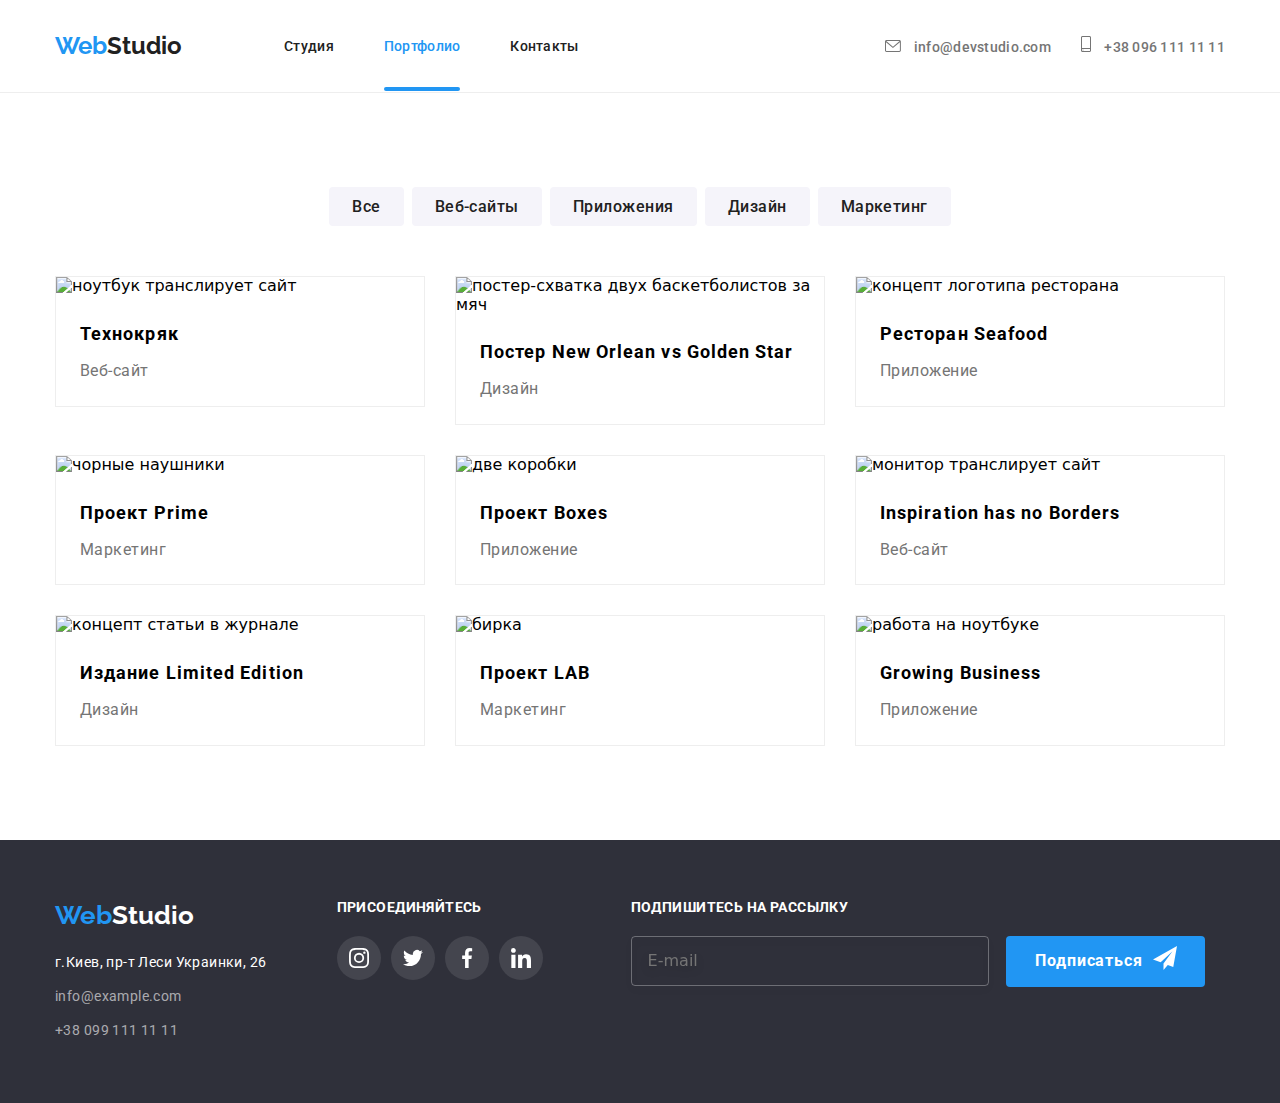
==== commit cd4fee4f: "done 2.0" ====
--- a/portfolio.html
+++ b/portfolio.html
@@ -19,75 +19,95 @@
 <!--Header-->
 <header class="header">
     <div class="headerContainer">
-
-        <a href="index.html" class="logo"> <span class="logo__accent-color">Web</span>Studio</a>
-        <button type="button" class="buttonMobile is-open" data-menu-button>
+        <div class="logoBox" data-logo>
+            <a href="index.html" class="logo"> <span class="logo__accent-color">Web</span>Studio</a>
+        </div>
+
+        <button type="button" class="buttonMobile js-open-menu" aria-expanded="false" aria-controls="mobile-menu">
             <svg width="40" height="40" aria-label="переключатель мобильного меню">
-                <use class="iconCross" href="./images/icons.svg#icon-close_40px"></use>
                 <use class="iconMenu" href="./images/icons.svg#icon-menu_40px"></use>
             </svg>
         </button>
-        <div class="mobileMenu" data-menu>
-            <nav class="navBox">
-                <ul class="navigation">
-                    <li class="navigation__item">
-                        <a class="navigation__link "
-                            href="index.html">Студия</a>
-                    </li>
-                    <li class="navigation__item"> <a class="navigation__link navigation__link--current navigation__link--currColor" href="portfolio.html ">Портфолио</a></li>
-                    <li class="navigation__item"> <a class="navigation__link" href="">Контакты</a></li>
+        <div class="mobileMenu js-menu-container" id="mobile-menu">
+
+            <div class="modalMenuContainer">
+                <button type="button " class="buttonMobile buttonMobile--position js-close-menu" aria-expanded="false"
+                    aria-controls="mobile-menu">
+                    <svg width="40" height="40" aria-label="переключатель мобильного меню">
+                        <use class="iconCross" href="./images/icons.svg#icon-close_40px"></use>
+                    </svg>
+                </button>
+
+                <nav class="navBox">
+                    <ul class="navigation">
+                        <li class="navigation__item">
+                            <a class="navigation__link"
+                                href="index.html">Студия</a>
+                        </li>
+                        <li class="navigation__item"> <a class="navigation__link navigation__link--current navigation__link--currColor" href="portfolio.html ">Портфолио</a>
+                        </li>
+                        <li class="navigation__item"> <a class="navigation__link" href="">Контакты</a></li>
+                    </ul>
+                </nav>
+
+                <ul class="contact contact--direction">
+                    <li class="contact__item">
+                        <a class="contact__link  contact__link--email" href="mailto:info@devstudio.com">
+                            <svg class="contact__icon">
+                                <use href="./images/icons.svg#icon-envelope"></use>
+                            </svg> info@devstudio.com</a>
+                    </li>
+                    <li class="contact__item ">
+                        <a class="contact__link contact__link--tel" href="tel:+380961111111">
+                            <svg class="contact__icon contact__icon--size">
+                                <use href="./images/icons.svg#icon-smartphone">
+                                </use>
+                            </svg>
+                            +38 096 111 11 11</a>
+                    </li>
                 </ul>
-            </nav>
-            <ul class="contact contact--direction">
-                <li class="contact__item">
-                    <a class="contact__link  contact__link--email" href="mailto:info@devstudio.com">
-                        <svg class="contact__icon">
-                            <use href="./images/icons.svg#icon-envelope"></use>
-                        </svg> info@devstudio.com</a>
-                </li>
-                <li class="contact__item ">
-                    <a class="contact__link contact__link--tel" href="tel:+380961111111">
-                        <svg class="contact__icon contact__icon--size">
-                            <use href="./images/icons.svg#icon-smartphone">
-                            </use>
-                        </svg>
-                        +38 096 111 11 11</a>
-                </li>
-            </ul>
-            <ul class="mobileNav">
-                <li class="mobileNav__item">
-                    <a class="mobileNav__link" href="https://www.instagram.com" target="_blank"
-                        rel="noopener noreferrer">
-                        Instagram
-                    </a>
-                </li>
-                <svg class="mobileNav__icon" width="22" height="0">
-                    <use href="./images/icons.svg#icon-Line"></use>
-                </svg>
-                <li class="mobileNav__item">
-                    <a class="mobileNav__link" href="https://www.twitter.com" target="_blank" rel="noopener noreferrer">
-                        Twitter
-                    </a>
-                </li>
-                <svg class="mobileNav__icon" width="22" height="0">
-                    <use href="./images/icons.svg#icon-Line"></use>
-                </svg>
-                <li class="mobileNav__item">
-                    <a class="mobileNav__link" href="https://www.facebook.com" target="_blank"
-                        rel="noopener noreferrer">
-                        Facebook
-                    </a>
-                </li>
-                <svg class="mobileNav__icon" width="22" height="0">
-                    <use href="./images/icons.svg#icon-Line"></use>
-                </svg>
-                <li class="mobileNav__item">
-                    <a class="mobileNav__link" href="https://www.linkedin.com" target="_blank"
-                        rel="noopener noreferrer">
-                        Linkedin
-                    </a>
-                </li>
-            </ul>
+                <ul class="mobileNav">
+                    <li class="mobileNav__item">
+                        <a class="mobileNav__link" href="https://www.instagram.com" target="_blank"
+                            rel="noopener noreferrer">
+                            Instagram
+                        </a>
+
+                    </li>
+                    <svg class="mobileNav__icon" width="22" height="0">
+                        <use href="./images/icons.svg#icon-Line"></use>
+                    </svg>
+
+                    <li class="mobileNav__item">
+                        <a class="mobileNav__link" href="https://www.twitter.com" target="_blank"
+                            rel="noopener noreferrer"> Twitter
+                        </a>
+
+                    </li>
+                    <svg class="mobileNav__icon" width="22" height="0">
+                        <use href="./images/icons.svg#icon-Line"></use>
+                    </svg>
+
+                    <li class="mobileNav__item">
+                        <a class="mobileNav__link" href="https://www.facebook.com" target="_blank"
+                            rel="noopener noreferrer">
+                            Facebook
+                        </a>
+
+                    </li>
+                    <svg class="mobileNav__icon" width="22" height="0">
+                        <use href="./images/icons.svg#icon-Line"></use>
+                    </svg>
+                    <li class="mobileNav__item">
+                        <a class="mobileNav__link" href="https://www.linkedin.com" target="_blank"
+                            rel="noopener noreferrer">
+                            Linkedin
+                        </a>
+                    </li>
+                </ul>
+
+            </div>
+
         </div>
     </div>
 
--- a/css/main.min.css
+++ b/css/main.min.css
@@ -1,2 +1,2 @@
-.navigation__link,.contact .contact__link,.mobileNav__link,.hero__title,.advantages__title,.advantages__paragraph,.services__title,.variation__paragraph,.staff__title,.profile__name,.profile__job,.clients__title,.address,.footerContact__link,.joint__title,.footerLabel,.modal__title,.modal__label,.modal__textarea,.modal__paragraph,.filterResult__paragraph,.filterResult__title,.filterResult__category{font-family:'Roboto', sans-serif;color:#757575;font-style:normal;letter-spacing:0.03em;font-size:14px;line-height:1.8}.logo,.footerLogo__link{font-family:'Raleway', sans-serif;font-weight:700;font-size:26px;line-height:1.2}.hero__title,.modal__title,.visuallyHidden,.advantages__title,.services__title,.staff__title,.clients__title,.filterResult__title,.profile__name,.joint__title{color:var(--primary-text-color);margin:0 auto}.navigation,.contact,.mobileNav,.advantages,.variation,.profile,.nav,.group,.footerContact,.footerNav,.buttonList,.filterResult{list-style:none;-webkit-box-align:baseline;-ms-flex-align:baseline;align-items:baseline}.logo,.navigation__link,.contact .contact__link,.mobileNav__link,.nav__link,.group__link,.footerLogo__link,.footerContact__link,.footerNav__link{text-decoration:none;-webkit-box-align:center;-ms-flex-align:center;align-items:center}.headerContainer,.heroListContainer,.servicesContainer,.staffContainer,.clientsContainer,.footerContainer,.portfolioContainer{padding-left:15px;padding-right:15px;margin-left:auto;margin-right:auto}@media screen and (min-width: 480px){.headerContainer,.heroListContainer,.servicesContainer,.staffContainer,.clientsContainer,.footerContainer,.portfolioContainer{width:480px}}@media screen and (min-width: 768px){.headerContainer,.heroListContainer,.servicesContainer,.staffContainer,.clientsContainer,.footerContainer,.portfolioContainer{width:768px}}@media screen and (min-width: 1200px){.headerContainer,.heroListContainer,.servicesContainer,.staffContainer,.clientsContainer,.footerContainer,.portfolioContainer{width:1200px}}.heroList,.services,.staff,.clients,.portfolio{padding-top:94px;padding-bottom:94px}.variation__item,.profile__pic{display:-webkit-box;display:-ms-flexbox;display:flex}.visuallyHidden{position:absolute;white-space:nowrap;width:1px;height:1px;overflow:hidden;border:0;padding:0;clip:rect(0 0 0 0);-webkit-clip-path:inset(50%);clip-path:inset(50%);margin:-1px}.modal__textarea::-webkit-input-placeholder{color:rgba(117,117,117,0.5)}.modal__textarea:-ms-input-placeholder{color:rgba(117,117,117,0.5)}.modal__textarea::-ms-input-placeholder{color:rgba(117,117,117,0.5)}.modal__textarea::placeholder{color:rgba(117,117,117,0.5)}.header{position:relative}@media screen and (max-width: 767px){.header{padding-top:16px;padding-bottom:16px}}@media screen and (min-width: 768px){.header{padding:32px 0}}.headerContainer{display:-webkit-box;display:-ms-flexbox;display:flex;-webkit-box-align:center;-ms-flex-align:center;align-items:center}.logo{font-size:24px;line-height:1.16;color:#212121}@media screen and (max-width: 767px){.logo{margin-right:276px}}@media screen and (min-width: 768px){.logo{margin-right:87px}}@media screen and (min-width: 1200px){.logo{margin-right:93px}}.logo__accent-color{color:#2196f3}.buttonMobile{display:-webkit-inline-box;display:-ms-inline-flexbox;display:inline-flex;padding:0;margin:0;border:none;background-color:transparent;cursor:pointer;-webkit-transition-property:color;transition-property:color;-webkit-transition-duration:250ms;transition-duration:250ms;-webkit-transition-timing-function:cubic-bezier(0.4, 0, 0.2, 1);transition-timing-function:cubic-bezier(0.4, 0, 0.2, 1)}.buttonMobile.is-open .iconMenu{display:block}.buttonMobile.is-open .iconCross{display:none}.buttonMobile:hover,.buttonMobile:focus{fill:#2196f3;-webkit-transition-property:color;transition-property:color;-webkit-transition-duration:250ms;transition-duration:250ms;-webkit-transition-timing-function:cubic-bezier(0.4, 0, 0.2, 1);transition-timing-function:cubic-bezier(0.4, 0, 0.2, 1)}@media screen and (min-width: 768px){.buttonMobile{display:none}}.iconMenu{display:none}.navBox{display:-webkit-box;display:-ms-flexbox;display:flex;-webkit-box-align:center;-ms-flex-align:center;align-items:center}.mobileMenu.is-open{display:block}@media screen and (max-width: 767px){.mobileMenu{position:absolute;padding:48px 40px;margin:0;top:100%;left:0;width:100%;height:796px;background-color:#fff;z-index:999;display:none}}@media screen and (min-width: 768px){.mobileMenu{display:-webkit-box;display:-ms-flexbox;display:flex}}.navigation{-webkit-transition-property:color;transition-property:color;-webkit-transition-duration:250ms;transition-duration:250ms;-webkit-transition-timing-function:cubic-bezier(0.4, 0, 0.2, 1);transition-timing-function:cubic-bezier(0.4, 0, 0.2, 1)}@media screen and (max-width: 767px){.navigation{padding:0;margin-top:0;margin-bottom:0}}@media screen and (min-width: 768px){.navigation{display:-webkit-box;display:-ms-flexbox;display:flex;margin:0;padding:0}}.navigation__link{font-weight:500;font-size:40px;line-height:1.17;letter-spacing:0.02em}@media screen and (min-width: 768px){.navigation__link{font-size:14px;line-height:1.14}}.navigation__link:hover,.navigation__link:focus{color:#2196f3;-webkit-transition-property:color;transition-property:color;-webkit-transition-duration:250ms;transition-duration:250ms;-webkit-transition-timing-function:cubic-bezier(0.4, 0, 0.2, 1);transition-timing-function:cubic-bezier(0.4, 0, 0.2, 1)}@media screen and (max-width: 767px){.navigation__item:not(:last-child){margin-bottom:32px}}@media screen and (min-width: 768px){.navigation__item:not(:first-child){margin-left:50px}}.navigation__link{position:relative;color:#212121}@media screen and (min-width: 768px){.navigation__link{padding:47px 0}}@media screen and (min-width: 1200px){.navigation__link{padding:37px 0}}@media screen and (min-width: 768px){.navigation__link--current::after{content:'';display:block;position:absolute;background-color:#2196f3;width:100%;height:4px;border-radius:4px;bottom:0;right:0;opacity:1}}.navigation__link--currColor{color:#2196f3}.contact{padding:0;margin:0;-webkit-transition-property:color;transition-property:color;-webkit-transition-duration:250ms;transition-duration:250ms;-webkit-transition-timing-function:cubic-bezier(0.4, 0, 0.2, 1);transition-timing-function:cubic-bezier(0.4, 0, 0.2, 1)}@media screen and (max-width: 767px){.contact{margin-top:302px;-webkit-box-align:start;-ms-flex-align:start;align-items:flex-start}}@media screen and (min-width: 768px){.contact{margin-left:84px}}@media screen and (min-width: 1200px){.contact{display:-webkit-box;display:-ms-flexbox;display:flex;margin-left:306px}}.contact .contact__link{font-weight:500;letter-spacing:0.02em;-webkit-transition-property:color;transition-property:color;-webkit-transition-duration:250ms;transition-duration:250ms;-webkit-transition-timing-function:cubic-bezier(0.4, 0, 0.2, 1);transition-timing-function:cubic-bezier(0.4, 0, 0.2, 1)}.contact .contact__link:hover,.contact .contact__link:focus{color:#2196f3;-webkit-transition-property:color;transition-property:color;-webkit-transition-duration:250ms;transition-duration:250ms;-webkit-transition-timing-function:cubic-bezier(0.4, 0, 0.2, 1);transition-timing-function:cubic-bezier(0.4, 0, 0.2, 1)}.contact .contact__link--tel{font-size:34px;line-height:1.17;color:#2196f3}.contact .contact__link--email{font-size:24px;line-height:1.16}@media screen and (min-width: 768px){.contact .contact__link{font-size:12px;line-height:1.16;color:#757575}}@media screen and (min-width: 1200px){.contact .contact__link{font-size:14px;line-height:1.14;color:#757575}}@media screen and (max-width: 767px){.contact--direction{display:-webkit-inline-box;display:-ms-inline-flexbox;display:inline-flex;-webkit-box-orient:vertical;-webkit-box-direction:reverse;-ms-flex-direction:column-reverse;flex-direction:column-reverse}.contact__item:not(:last-child){margin-top:32px}}@media screen and (max-width: 767px){.contact__item{margin-left:85px;-webkit-box-align:center;-ms-flex-align:center;align-items:center}}@media screen and (max-width: 1199px){.contact__item:not(:last-child){margin-bottom:10px}}@media screen and (min-width: 1200px){.contact__item:not(:first-child){margin-left:30px}}.contact__icon{width:16px;height:12px;margin:0;margin-right:10px;fill:currentColor}@media screen and (max-width: 767px){.contact__icon{display:none}}@media screen and (max-width: 1199px){.contact__icon{width:14px;height:10px}}.contact__icon--size{width:10px;height:16px}@media screen and (max-width: 1199px){.contact__icon--size{width:10px;height:14px}}.mobileNav{display:-webkit-box;display:-ms-flexbox;display:flex;-webkit-box-align:center;-ms-flex-align:center;align-items:center;padding:0;margin:0;margin-top:64px}@media screen and (min-width: 768px){.mobileNav{display:none}}.mobileNav__link{color:#2196f3;font-weight:500;font-size:18px;line-height:1.22;letter-spacing:0.02em}.mobileNav__icon{border:1px solid rgba(33,33,33,0.2);-webkit-transform:rotate(90deg);transform:rotate(90deg)}.hero{background-image:-webkit-gradient(linear, left top, right top, from(rgba(47,48,58,0.4)), to(rgba(47,48,58,0.4))),url("../images/hero-pic-mobile.jpg");background-image:linear-gradient(to right, rgba(47,48,58,0.4), rgba(47,48,58,0.4)),url("../images/hero-pic-mobile.jpg");background-repeat:no-repeat;background-position:center;background-size:cover;padding:118px 60px;text-align:center;background-color:#2f303a}@media screen and (min-width: 1200px){.hero{padding-top:180px;padding-bottom:220px}}@media (min-device-pixel-ratio: 2), (-webkit-min-device-pixel-ratio: 2), (min-resolution: 192dpi), (min-resolution: 2dppx){.hero{background-image:-webkit-gradient(linear, left top, right top, from(rgba(47,48,58,0.4)), to(rgba(47,48,58,0.4))),url("../images/hero-pic-mobile@2x.jpg");background-image:linear-gradient(to right, rgba(47,48,58,0.4), rgba(47,48,58,0.4)),url("../images/hero-pic-mobile@2x.jpg")}}@media screen and (min-width: 768px){.hero{background-image:-webkit-gradient(linear, left top, right top, from(rgba(47,48,58,0.4)), to(rgba(47,48,58,0.4))),url("../images/hero-pic-tablet.jpg");background-image:linear-gradient(to right, rgba(47,48,58,0.4), rgba(47,48,58,0.4)),url("../images/hero-pic-tablet.jpg")}}@media screen and (min-width: 768px) and (min-device-pixel-ratio: 2), screen and (min-width: 768px) and (-webkit-min-device-pixel-ratio: 2), screen and (min-width: 768px) and (min-resolution: 192dpi), screen and (min-width: 768px) and (min-resolution: 2dppx){.hero{background-image:-webkit-gradient(linear, left top, right top, from(rgba(47,48,58,0.4)), to(rgba(47,48,58,0.4))),url("../images/hero-pic-tablet@2x.jpg");background-image:linear-gradient(to right, rgba(47,48,58,0.4), rgba(47,48,58,0.4)),url("../images/hero-pic-tablet@2x.jpg")}}@media screen and (min-width: 1200px){.hero{background-image:-webkit-gradient(linear, left top, right top, from(rgba(47,48,58,0.4)), to(rgba(47,48,58,0.4))),url("../images/hero-pic-desktop.jpg");background-image:linear-gradient(to right, rgba(47,48,58,0.4), rgba(47,48,58,0.4)),url("../images/hero-pic-desktop.jpg")}}@media screen and (min-width: 1200px) and (min-device-pixel-ratio: 2), screen and (min-width: 1200px) and (-webkit-min-device-pixel-ratio: 2), screen and (min-width: 1200px) and (min-resolution: 192dpi), screen and (min-width: 1200px) and (min-resolution: 2dppx){.hero{background-image:-webkit-gradient(linear, left top, right top, from(rgba(47,48,58,0.4)), to(rgba(47,48,58,0.4))),url("../images/hero-pic-desktop@2x.jpg");background-image:linear-gradient(to right, rgba(47,48,58,0.4), rgba(47,48,58,0.4)),url("../images/hero-pic-desktop@2x.jpg")}}.hero__title{margin-bottom:30px;font-weight:900;font-size:26px;line-height:1.61;text-align:center;letter-spacing:0.06em;text-transform:uppercase;color:#fff}@media screen and (min-width: 1200px){.hero__title{font-size:44px;line-height:1.36}}.button{padding:10px 32px;border-radius:4px;border:none;font-family:'Roboto', sans-serif;color:#fff;background-color:#2196f3;font-weight:700;font-style:normal;font-size:16px;line-height:1.9;letter-spacing:0.06em;cursor:pointer}@media screen and (max-width: 1199px){.heroList{padding-top:60px;padding-bottom:60px}}.advantages{margin:0;padding:0}@media screen and (min-width: 768px){.advantages{display:-webkit-box;display:-ms-flexbox;display:flex;-ms-flex-wrap:wrap;flex-wrap:wrap;margin:-15px}}@media screen and (min-width: 1200px){.advantages{-webkit-box-pack:space-evenly;-ms-flex-pack:space-evenly;justify-content:space-evenly;margin:0}}@media screen and (min-width: 768px) and (max-width: 1199px){.advantages .advantages__item{margin:15px}}@media screen and (max-width: 767px){.advantages__item:not(:last-child){margin-bottom:30px}}@media screen and (min-width: 1200px){.advantages__item:not(:first-child){margin-left:30px}}.icon{height:120px;margin-bottom:30px;background-color:#f5f4fa;border-radius:4px;-webkit-box-pack:center;-ms-flex-pack:center;justify-content:center}@media screen and (max-width: 767px){.icon .icon__svg{width:450px}}@media screen and (max-width: 1199px){.icon__svg{width:354px}}.advantages__title{margin-bottom:10px;font-weight:700;font-size:14px;line-height:1.14;text-transform:uppercase;text-align:center}.advantages__paragraph{margin-top:0;margin-bottom:0;width:270px;font-size:14px;line-height:1.71}@media screen and (max-width: 767px){.advantages__paragraph{width:450px}}@media screen and (max-width: 1199px){.advantages__paragraph{width:354px}}.services{padding-top:0}@media screen and (max-width: 1199px){.services{display:none}}.services__title{margin-bottom:50px;font-weight:700;font-size:36px;line-height:1.2;text-align:center}.variation{display:-webkit-box;display:-ms-flexbox;display:flex;-webkit-box-pack:space-evenly;-ms-flex-pack:space-evenly;justify-content:space-evenly;margin:0;padding:0}.variation__item:not(:first-child){margin-left:30px}.frontTextBlock{position:relative}.frontTextBlock::before{display:inline-block;position:absolute;bottom:0;left:0;content:'';width:370px;height:70px;background-color:rgba(47,48,58,0.8)}.variation__paragraph{margin:0;padding:0;font-weight:700;font-size:14px;line-height:1.14;text-transform:uppercase;color:#fff;position:absolute;left:83px;bottom:27px}.staff{background-color:#f5f4fa}@media screen and (max-width: 1199px){.staff{padding-top:60px;padding-bottom:60px}}.staff__title{padding:0;margin-bottom:30px;font-weight:700;font-size:36px;line-height:1.2;text-align:center}@media screen and (min-width: 1200px){.staff__title{margin-bottom:50px}}.profile{margin:0;padding:0}@media screen and (min-width: 768px){.profile{display:-webkit-box;display:-ms-flexbox;display:flex;-ms-flex-wrap:wrap;flex-wrap:wrap;margin:-15px}}@media screen and (min-width: 1200px){.profile{-webkit-box-pack:space-evenly;-ms-flex-pack:space-evenly;justify-content:space-evenly;display:-webkit-box;display:-ms-flexbox;display:flex;margin:0;padding:0}}@media screen and (min-width: 768px) and (max-width: 1199px){.profile .profile__card{margin:15px}}.profile__card{background-color:#fff;margin:0;padding:0;-webkit-box-shadow:0px 1px 3px rgba(0,0,0,0.12),0px 1px 1px rgba(0,0,0,0.14),0px 2px 1px rgba(0,0,0,0.2);box-shadow:0px 1px 3px rgba(0,0,0,0.12),0px 1px 1px rgba(0,0,0,0.14),0px 2px 1px rgba(0,0,0,0.2);border-radius:0px 0px 4px 4px}@media screen and (max-width: 767px){.profile__card:not(:last-child){margin-bottom:30px}}@media screen and (min-width: 1200px){.profile__card:not(:first-child){margin-left:30px}}@media screen and (min-width: 480px){.profile__pic{width:450px}}@media screen and (min-width: 768px){.profile__pic{width:354px}}@media screen and (min-width: 1200px){.profile__pic{width:270px}}.profile__info{margin:0;padding-top:30px;padding-bottom:24px}@media screen and (min-width: 1200px){.profile__info{padding-bottom:30px}}.profile__name{margin-bottom:10px;font-weight:500;font-size:16px;line-height:1.2;text-align:center}.profile__job{margin:0;font-size:16px;line-height:1.2;text-align:center;margin-bottom:16px}.nav{display:-webkit-box;display:-ms-flexbox;display:flex;padding:0;margin:0;-webkit-box-pack:center;-ms-flex-pack:center;justify-content:center}.nav__item:not(:first-child){margin-left:10px}.nav__link{display:-webkit-box;display:-ms-flexbox;display:flex;width:44px;height:44px;border-radius:30px;-webkit-box-pack:center;-ms-flex-pack:center;justify-content:center;padding:12px;color:#afb1b8;-webkit-transition-property:background-color color;transition-property:background-color color;-webkit-transition-duration:250ms;transition-duration:250ms;-webkit-transition-timing-function:cubic-bezier(0.4, 0, 0.2, 1);transition-timing-function:cubic-bezier(0.4, 0, 0.2, 1)}.nav__link:hover,.nav__link:focus{background-color:#2196f3;color:#fff;-webkit-transition-property:background-color color;transition-property:background-color color;-webkit-transition-duration:250ms;transition-duration:250ms;-webkit-transition-timing-function:cubic-bezier(0.4, 0, 0.2, 1);transition-timing-function:cubic-bezier(0.4, 0, 0.2, 1)}.nav__icon{fill:currentColor}@media screen and (max-width: 1199px){.clients{padding-top:60px;padding-bottom:60px}}.clients__title{margin-bottom:30px;font-weight:700;font-size:36px;line-height:1.16;text-align:center}@media screen and (min-width: 1200px){.clients__title{margin-bottom:50px}}.group{display:-webkit-box;display:-ms-flexbox;display:flex;-webkit-box-pack:center;-ms-flex-pack:center;justify-content:center;padding:0}@media screen and (max-width: 1199px){.group{-ms-flex-wrap:wrap;flex-wrap:wrap;margin:-15px}}@media screen and (min-width: 1200px){.group{margin:0}}@media screen and (min-width: 1200px){.group__item:not(:first-child){margin-left:30px}}@media screen and (max-width: 1199px){.group__item{margin:15px}}.group__link{display:-webkit-box;display:-ms-flexbox;display:flex;height:92px;width:210px;padding:16px 52px;border:1px solid #afb1b8;border-radius:4px;-webkit-box-pack:center;-ms-flex-pack:center;justify-content:center;color:#afb1b8;-webkit-transition-property:background-color color;transition-property:background-color color;-webkit-transition-duration:250ms;transition-duration:250ms;-webkit-transition-timing-function:cubic-bezier(0.4, 0, 0.2, 1);transition-timing-function:cubic-bezier(0.4, 0, 0.2, 1)}@media screen and (min-width: 768px){.group__link{width:226px}}@media screen and (min-width: 1200px){.group__link{width:170px;padding:16px 32px}}.group__link:hover,.group__link:focus{border-color:#2196f3;color:#2196f3;-webkit-transition-property:background-color color;transition-property:background-color color;-webkit-transition-duration:250ms;transition-duration:250ms;-webkit-transition-timing-function:cubic-bezier(0.4, 0, 0.2, 1);transition-timing-function:cubic-bezier(0.4, 0, 0.2, 1)}.group__icon{fill:currentColor}.footer{background-color:#2f303a;padding:60px 0}.footerBlock{margin:0;padding:0}@media screen and (min-width: 1200px){.footerBlock{display:-webkit-box;display:-ms-flexbox;display:flex}}.footerLogo{margin-bottom:20px;display:-webkit-box;display:-ms-flexbox;display:flex}@media screen and (max-width: 1199px){.footerLogo{-webkit-box-pack:center;-ms-flex-pack:center;justify-content:center}}.footerLogo__accent-color{color:#2196f3}.footerLogo__reverse-color{color:#fff}@media screen and (min-width: 768px){.footerLogoAddJoint{display:-webkit-box;display:-ms-flexbox;display:flex}}@media screen and (min-width: 768px) and (max-width: 1199px){.footerLogoAddJoint{padding-left:76px}}.address{color:#fff;font-style:normal;font-weight:normal;font-size:14px;line-height:1.7}@media screen and (max-width: 1199px){.address{text-align:center}}.address__paragraph{margin-top:0;margin-bottom:8px}@media screen and (max-width: 1199px){.address__paragraph{text-align:center}}@media screen and (min-width: 1200px){.address__paragraph{margin-bottom:9px}}.footerContact{margin:0;padding:0}.footerContact__item{margin-bottom:8px}@media screen and (min-width: 1200px){.footerContact__item{margin-bottom:9px}}.footerContact__link{color:#ffffff99;-webkit-transition-property:color;transition-property:color;-webkit-transition-duration:250ms;transition-duration:250ms;-webkit-transition-timing-function:cubic-bezier(0.4, 0, 0.2, 1);transition-timing-function:cubic-bezier(0.4, 0, 0.2, 1)}.footerContact__link:hover,.footerContact__link:focus{color:#2196f3;-webkit-transition-property:color;transition-property:color;-webkit-transition-duration:250ms;transition-duration:250ms;-webkit-transition-timing-function:cubic-bezier(0.4, 0, 0.2, 1);transition-timing-function:cubic-bezier(0.4, 0, 0.2, 1)}@media screen and (min-width: 768px){.joint{margin-left:165px}}@media screen and (min-width: 1200px){.joint{margin-left:70px}}.joint__title{margin-bottom:20px;font-weight:700;font-size:14px;line-height:1.14;text-transform:uppercase;text-align:center;color:#ffffff}@media screen and (max-width: 767px){.joint__title{margin-top:60px}}.footerNav{display:-webkit-box;display:-ms-flexbox;display:flex;-webkit-box-pack:center;-ms-flex-pack:center;justify-content:center;padding:0;margin:0;margin-bottom:60px}.footerNav__item:not(:first-child){margin-left:10px}.footerNav__link{display:-webkit-box;display:-ms-flexbox;display:flex;width:44px;height:44px;border-radius:30px;-webkit-box-pack:center;-ms-flex-pack:center;justify-content:center;padding:12px;color:#fff;background:rgba(255,255,255,0.1);-webkit-transition-property:background-color;transition-property:background-color;-webkit-transition-duration:250ms;transition-duration:250ms;-webkit-transition-timing-function:cubic-bezier(0.4, 0, 0.2, 1);transition-timing-function:cubic-bezier(0.4, 0, 0.2, 1)}.footerNav__link:hover,.footerNav__link:focus{background-color:#2196f3;-webkit-transition-property:background-color;transition-property:background-color;-webkit-transition-duration:250ms;transition-duration:250ms;-webkit-transition-timing-function:cubic-bezier(0.4, 0, 0.2, 1);transition-timing-function:cubic-bezier(0.4, 0, 0.2, 1)}.footerNav__icon{fill:currentColor}@media screen and (min-width: 768px) and (max-width: 1199px){.footerForm{margin-top:60px}}@media screen and (min-width: 1200px){.footerForm{margin-left:88px}}.footerLabel{display:-webkit-box;display:-ms-flexbox;display:flex;margin-bottom:20px;font-weight:700;font-size:14px;line-height:1.14;text-transform:uppercase;color:#fff}@media screen and (max-width: 1199px){.footerLabel{-webkit-box-pack:center;-ms-flex-pack:center;justify-content:center}}@media screen and (min-width: 768px) and (max-width: 1199px){.footerInputBox{display:-webkit-box;display:-ms-flexbox;display:flex;-webkit-box-pack:center;-ms-flex-pack:center;justify-content:center}}.footerInput{min-width:450px;height:50px;padding-left:16px;margin:0;color:#fff;border:1px solid rgba(255,255,255,0.3);-webkit-filter:drop-shadow(0px 4px 4px rgba(0,0,0,0.15));filter:drop-shadow(0px 4px 4px rgba(0,0,0,0.15));border-radius:4px;background-color:transparent}@media screen and (max-width: 1199px){.footerInput{display:-webkit-box;display:-ms-flexbox;display:flex;-webkit-box-pack:center;-ms-flex-pack:center;justify-content:center;margin:0 auto}}@media screen and (min-width: 1200px){.footerInput{min-width:358px}}.footerButton{display:-webkit-box;display:-ms-flexbox;display:flex;-webkit-box-pack:center;-ms-flex-pack:center;justify-content:center;margin:0 auto;padding-top:10px;padding-left:29px;padding-right:28px;padding-bottom:10px;border-radius:4px;border:none;font-family:'Roboto', sans-serif;color:#fff;background-color:#2196f3;font-weight:700;font-style:normal;font-size:16px;line-height:1.9;letter-spacing:0.06em;cursor:pointer}@media screen and (max-width: 1199px){.footerButton{margin-top:20px}}@media screen and (min-width: 1200px){.footerButton{display:-webkit-inline-box;display:-ms-inline-flexbox;display:inline-flex;margin-left:12px}}.footerButton__icon{margin-left:10px}.backdrop{display:-webkit-box;display:-ms-flexbox;display:flex;background:rgba(0,0,0,0.2);position:fixed;left:0;top:0;right:0;bottom:0;-webkit-transition-duration:250ms;transition-duration:250ms;-webkit-transition-timing-function:cubic-bezier(0.4, 0, 0.2, 1);transition-timing-function:cubic-bezier(0.4, 0, 0.2, 1);overflow-y:scroll}.is-hidden{opacity:0;pointer-events:none}.modal{position:absolute;top:50%;left:50%;-webkit-transform:translate(-50%, -50%);transform:translate(-50%, -50%);width:450px;height:609px;background:#ffffff;-webkit-box-shadow:0px 1px 3px rgba(0,0,0,0.12),0px 1px 1px rgba(0,0,0,0.14),0px 2px 1px rgba(0,0,0,0.2);box-shadow:0px 1px 3px rgba(0,0,0,0.12),0px 1px 1px rgba(0,0,0,0.14),0px 2px 1px rgba(0,0,0,0.2);border-radius:4px}@media screen and (min-width: 1200px){.modal{width:528px;height:581px}}.buttonClose{position:absolute;right:2%;top:2%;min-width:30px;min-height:30px;background-color:#fff;border:1px solid rgba(0,0,0,0.1);border-radius:50%;cursor:pointer;padding:6px;margin:0;display:-webkit-box;display:-ms-flexbox;display:flex;-webkit-box-pack:center;-ms-flex-pack:center;justify-content:center}.buttonClose:hover,.buttonClose:focus{fill:#2196f3}.buttonClose__icon{position:absolute;display:-webkit-box;display:-ms-flexbox;display:flex;-webkit-box-align:center;-ms-flex-align:center;align-items:center}.modalContainer{padding:40px}.modal__title{margin-bottom:12px;font-weight:700;font-size:20px;line-height:1, 5;text-align:center}@media screen and (min-width: 1200px){.modal__title{line-height:1.15;text-align:start}}.modal__form{display:-webkit-box;display:-ms-flexbox;display:flex;-webkit-box-orient:vertical;-webkit-box-direction:normal;-ms-flex-direction:column;flex-direction:column;text-align:start}.modal__label{text-align:start;margin-bottom:4px;font-size:12px;line-height:1.16;letter-spacing:0.01em;color:#757575}.modalBlock{position:relative;display:-webkit-box;display:-ms-flexbox;display:flex;-webkit-box-orient:vertical;-webkit-box-direction:normal;-ms-flex-direction:column;flex-direction:column}.modal__input{padding-left:42px;min-height:40px;margin-bottom:10px;border:1px solid rgba(33,33,33,0.2);border-radius:4px}.modal__input:focus{outline:none;border-color:#2196f3}.modal__icon{position:absolute;top:11px;left:12px;display:inline-block;width:18px;height:18px}.modal__input:focus ~ .modal__icon{fill:#2196f3}.modal__textarea{resize:none;text-align:start;padding:12px 16px;margin-bottom:20px;min-height:120px;border:1px solid rgba(33,33,33,0.2);-webkit-box-sizing:border-box;box-sizing:border-box;border-radius:4px;font-size:12px;line-height:1.16;letter-spacing:0.01em}.modal__textarea:focus{outline:none;border-color:#2196f3}.modal__checkbox{display:-webkit-box;display:-ms-flexbox;display:flex;-webkit-box-align:center;-ms-flex-align:center;align-items:center;-webkit-box-pack:center;-ms-flex-pack:center;justify-content:center;margin:0 0 30px 0}.modal__checkboxInput{position:absolute;white-space:nowrap;width:1px;height:1px;overflow:hidden;border:0;padding:0;clip:rect(0 0 0 0);-webkit-clip-path:inset(50%);clip-path:inset(50%);margin:-1px}.modal__checkboxIcon{margin-right:8px;width:16px;height:15px;border:2px solid #212121;border-radius:3px}.modal__checkboxInput:checked+.modal__checkboxIcon{border-color:transparent;background-color:#2196f3;background-image:url(../images/icon-check.svg);background-origin:border-box;background-size:contain}.modal__paragraph{font-size:12px;line-height:1.16;padding:0;margin:0}.modal__checkboxLink{color:#2196f3}.modal__button{padding:10px 56px;margin:0 auto;max-width:200px;border-radius:4px;border:none;font-family:'Roboto', sans-serif;color:#fff;background-color:#2196f3;font-weight:700;font-style:normal;font-size:16px;line-height:1.9;letter-spacing:0.06em;cursor:pointer}.portfolio{border-top:1px solid #eeeeee}@media screen and (max-width: 1199px){.portfolio{padding-bottom:60px;padding-top:60px}}.buttonList{display:-webkit-box;display:-ms-flexbox;display:flex;-ms-flex-wrap:wrap;flex-wrap:wrap;margin-top:0;margin-bottom:40px;padding-left:0}@media screen and (min-width: 768px){.buttonList{-webkit-box-pack:center;-ms-flex-pack:center;justify-content:center;margin-bottom:30px}}@media screen and (min-width: 1200px){.buttonList__item:not(:first-child){margin-left:8px}}.buttonList__item{margin-right:8px;margin-bottom:15px}.buttonList__btn{padding:6px 22px;border-radius:4px;border:1px solid transparent;font-family:'Roboto', sans-serif;color:#212121;background-color:#f5f4fa;font-weight:500;font-style:normal;font-size:16px;line-height:1.6;letter-spacing:0.03em;cursor:pointer;-webkit-transition-property:background-color color;transition-property:background-color color;-webkit-transition-duration:250ms;transition-duration:250ms;-webkit-transition-timing-function:cubic-bezier(0.4, 0, 0.2, 1);transition-timing-function:cubic-bezier(0.4, 0, 0.2, 1)}.buttonList__btn:hover,.buttonList__btn:focus{color:#fff;background-color:#2196f3;-webkit-transition-property:background-color color;transition-property:background-color color;-webkit-transition-duration:250ms;transition-duration:250ms;-webkit-transition-timing-function:cubic-bezier(0.4, 0, 0.2, 1);transition-timing-function:cubic-bezier(0.4, 0, 0.2, 1)}.filterResult{margin:-15px;padding:0}@media screen and (min-width: 768px){.filterResult{display:-webkit-box;display:-ms-flexbox;display:flex;-ms-flex-wrap:wrap;flex-wrap:wrap}}.filterResult__item{width:450px;margin:15px;border:1px solid #eeeeee;-webkit-transition-property:-webkit-box-shadow;transition-property:-webkit-box-shadow;transition-property:box-shadow;transition-property:box-shadow, -webkit-box-shadow;-webkit-transition-duration:250ms;transition-duration:250ms;-webkit-transition-timing-function:cubic-bezier(0.4, 0, 0.2, 1);transition-timing-function:cubic-bezier(0.4, 0, 0.2, 1)}@media screen and (min-width: 768px){.filterResult__item{width:354px}}@media screen and (min-width: 1200px){.filterResult__item{width:370px}}.filterResult .filterResult__item{margin:15px}.filterResult__item:hover{-webkit-box-shadow:0px 1px 1px rgba(0,0,0,0.12),0px 4px 4px rgba(0,0,0,0.06),1px 4px 6px rgba(0,0,0,0.16);box-shadow:0px 1px 1px rgba(0,0,0,0.12),0px 4px 4px rgba(0,0,0,0.06),1px 4px 6px rgba(0,0,0,0.16);-webkit-transition-property:-webkit-box-shadow;transition-property:-webkit-box-shadow;transition-property:box-shadow;transition-property:box-shadow, -webkit-box-shadow;-webkit-transition-duration:250ms;transition-duration:250ms;-webkit-transition-timing-function:cubic-bezier(0.4, 0, 0.2, 1);transition-timing-function:cubic-bezier(0.4, 0, 0.2, 1)}.filterResult__box{position:relative;overflow:hidden}.picture{display:-webkit-box;display:-ms-flexbox;display:flex;width:450px}@media screen and (min-width: 768px){.picture{width:354px}}@media screen and (min-width: 1200px){.picture{width:370px}}.filterResult__overlay{display:inline-block;position:absolute;background-color:rgba(33,150,243,0.9);width:100%;height:100%;bottom:-100%;-webkit-transition-property:bottom;transition-property:bottom;-webkit-transition-duration:250ms;transition-duration:250ms;-webkit-transition-timing-function:cubic-bezier(0.4, 0, 0.2, 1);transition-timing-function:cubic-bezier(0.4, 0, 0.2, 1)}.filterResult__overlay:hover{bottom:0;-webkit-transition-property:bottom;transition-property:bottom;-webkit-transition-duration:250ms;transition-duration:250ms;-webkit-transition-timing-function:cubic-bezier(0.4, 0, 0.2, 1);transition-timing-function:cubic-bezier(0.4, 0, 0.2, 1)}.filterResult__item:hover .filterResult__overlay{bottom:0}.filterResult__paragraph{position:absolute;display:block;padding:0;margin:0;left:24px;top:63px;right:24px;bottom:63px;font-size:18px;line-height:1.56;color:#fff}.filterResult__card{padding:20px 24px}@media screen and (min-width: 768px) and (max-width: 1199px){.filterResult__card--padding{padding-bottom:54px}}.filterResult__title{margin-bottom:4px;font-weight:bold;font-size:18px;line-height:2;letter-spacing:0.06em}.filterResult__category{margin:0;color:#757575;font-size:16px;line-height:1.87}
+.navigation__link,.contact .contact__link,.mobileNav__link,.hero__title,.advantages__title,.advantages__paragraph,.services__title,.variation__paragraph,.staff__title,.profile__name,.profile__job,.clients__title,.address,.footerContact__link,.joint__title,.footerLabel,.modal__title,.modal__label,.modal__textarea,.modal__paragraph,.filterResult__paragraph,.filterResult__title,.filterResult__category{font-family:'Roboto', sans-serif;color:#757575;font-style:normal;letter-spacing:0.03em;font-size:14px;line-height:1.8}.logo,.footerLogo__link{font-family:'Raleway', sans-serif;font-weight:700;font-size:26px;line-height:1.2}.hero__title,.modal__title,.visuallyHidden,.advantages__title,.services__title,.staff__title,.clients__title,.filterResult__title,.profile__name,.joint__title{color:var(--primary-text-color);margin:0 auto}.navigation,.contact,.mobileNav,.advantages,.variation,.profile,.nav,.group,.footerContact,.footerNav,.buttonList,.filterResult{list-style:none;-webkit-box-align:baseline;-ms-flex-align:baseline;align-items:baseline}.logo,.navigation__link,.contact .contact__link,.mobileNav__link,.nav__link,.group__link,.footerLogo__link,.footerContact__link,.footerNav__link{text-decoration:none;-webkit-box-align:center;-ms-flex-align:center;align-items:center}.headerContainer,.heroListContainer,.servicesContainer,.staffContainer,.clientsContainer,.footerContainer,.portfolioContainer{padding-left:15px;padding-right:15px;margin-left:auto;margin-right:auto}@media screen and (min-width: 480px){.headerContainer,.heroListContainer,.servicesContainer,.staffContainer,.clientsContainer,.footerContainer,.portfolioContainer{width:480px}}@media screen and (min-width: 768px){.headerContainer,.heroListContainer,.servicesContainer,.staffContainer,.clientsContainer,.footerContainer,.portfolioContainer{width:768px}}@media screen and (min-width: 1200px){.headerContainer,.heroListContainer,.servicesContainer,.staffContainer,.clientsContainer,.footerContainer,.portfolioContainer{width:1200px}}.heroList,.services,.staff,.clients,.portfolio{padding-top:94px;padding-bottom:94px}.variation__item,.profile__pic{display:-webkit-box;display:-ms-flexbox;display:flex}.visuallyHidden{position:absolute;white-space:nowrap;width:1px;height:1px;overflow:hidden;border:0;padding:0;clip:rect(0 0 0 0);-webkit-clip-path:inset(50%);clip-path:inset(50%);margin:-1px}.modal__textarea::-webkit-input-placeholder{color:rgba(117,117,117,0.5)}.modal__textarea:-ms-input-placeholder{color:rgba(117,117,117,0.5)}.modal__textarea::-ms-input-placeholder{color:rgba(117,117,117,0.5)}.modal__textarea::placeholder{color:rgba(117,117,117,0.5)}.header{position:relative}@media screen and (max-width: 767px){.header{padding-top:16px;padding-bottom:16px}}@media screen and (min-width: 768px){.header{padding:21px 0}}@media screen and (min-width: 1200px){.header{padding:32px 0}}.headerContainer{display:-webkit-box;display:-ms-flexbox;display:flex;-webkit-box-align:center;-ms-flex-align:center;align-items:center;-webkit-box-pack:justify;-ms-flex-pack:justify;justify-content:space-between}@media screen and (max-width: 767px){.logoBox.is-open{visibility:hidden}}.logo{font-size:24px;line-height:1.16;color:#212121}@media screen and (min-width: 768px){.logo{margin-right:87px}}@media screen and (min-width: 1200px){.logo{margin-right:93px}}.logo__accent-color{color:#2196f3}.buttonMobile{display:-webkit-inline-box;display:-ms-inline-flexbox;display:inline-flex;padding:0;margin:0;border:none;background-color:transparent;cursor:pointer;-webkit-transition-property:color;transition-property:color;-webkit-transition-duration:250ms;transition-duration:250ms;-webkit-transition-timing-function:cubic-bezier(0.4, 0, 0.2, 1);transition-timing-function:cubic-bezier(0.4, 0, 0.2, 1)}.buttonMobile:hover,.buttonMobile:focus{fill:#2196f3;-webkit-transition-property:color;transition-property:color;-webkit-transition-duration:250ms;transition-duration:250ms;-webkit-transition-timing-function:cubic-bezier(0.4, 0, 0.2, 1);transition-timing-function:cubic-bezier(0.4, 0, 0.2, 1)}@media screen and (min-width: 768px){.buttonMobile{display:none}}.modalMenuContainer .buttonMobile--position{padding:10px 15px 0 385px;position:fixed;right:0}.navBox{display:-webkit-box;display:-ms-flexbox;display:flex;-webkit-box-align:center;-ms-flex-align:center;align-items:center}.modalMenuContainer{display:-webkit-box;display:-ms-flexbox;display:flex}@media screen and (max-width: 767px){.modalMenuContainer{display:block;padding-left:40px;padding-right:15px;margin-left:auto;margin-right:auto;width:480px;height:796px}}@media screen and (max-width: 767px){.mobileMenu{position:fixed;top:0;left:0;width:100vw;height:100vh;margin:0;background-color:#fff;z-index:999;-webkit-transform:translateX(100%);transform:translateX(100%);-webkit-transition:-webkit-transform 250ms ease-in-out;transition:-webkit-transform 250ms ease-in-out;transition:transform 250ms ease-in-out;transition:transform 250ms ease-in-out, -webkit-transform 250ms ease-in-out}}@media screen and (min-width: 768px){.mobileMenu{display:-webkit-box;display:-ms-flexbox;display:flex}}.mobileMenu.is-open{-webkit-transform:translateX(0);transform:translateX(0)}.navigation{-webkit-transition-property:color;transition-property:color;-webkit-transition-duration:250ms;transition-duration:250ms;-webkit-transition-timing-function:cubic-bezier(0.4, 0, 0.2, 1);transition-timing-function:cubic-bezier(0.4, 0, 0.2, 1)}@media screen and (max-width: 767px){.navigation{padding:0;padding-top:48px;margin-top:0;margin-bottom:302px}}@media screen and (min-width: 768px){.navigation{display:-webkit-box;display:-ms-flexbox;display:flex;margin:0;padding:0}}.navigation__link{font-weight:500;font-size:40px;line-height:1.17;letter-spacing:0.02em}@media screen and (min-width: 768px){.navigation__link{font-size:14px;line-height:1.14}}.navigation__link:hover,.navigation__link:focus{color:#2196f3;-webkit-transition-property:color;transition-property:color;-webkit-transition-duration:250ms;transition-duration:250ms;-webkit-transition-timing-function:cubic-bezier(0.4, 0, 0.2, 1);transition-timing-function:cubic-bezier(0.4, 0, 0.2, 1)}@media screen and (max-width: 767px){.navigation__item:not(:last-child){margin-bottom:32px}}@media screen and (min-width: 768px){.navigation__item:not(:first-child){margin-left:50px}}.navigation__link{position:relative;color:#212121}@media screen and (min-width: 768px){.navigation__link{padding:36px 0}}@media screen and (min-width: 1200px){.navigation__link{padding:37px 0}}@media screen and (min-width: 768px){.navigation__link--current::after{content:'';display:block;position:absolute;background-color:#2196f3;width:100%;height:4px;border-radius:4px;bottom:0;right:0;opacity:1}}.navigation__link--currColor{color:#2196f3}.contact{padding:0;margin:0;-webkit-transition-property:color;transition-property:color;-webkit-transition-duration:250ms;transition-duration:250ms;-webkit-transition-timing-function:cubic-bezier(0.4, 0, 0.2, 1);transition-timing-function:cubic-bezier(0.4, 0, 0.2, 1)}@media screen and (max-width: 767px){.contact{position:fixed;bottom:134px}}@media screen and (min-width: 768px){.contact{margin-left:84px}}@media screen and (min-width: 1200px){.contact{display:-webkit-box;display:-ms-flexbox;display:flex;margin-left:306px}}.contact .contact__link{font-weight:500;letter-spacing:0.02em;-webkit-transition-property:color;transition-property:color;-webkit-transition-duration:250ms;transition-duration:250ms;-webkit-transition-timing-function:cubic-bezier(0.4, 0, 0.2, 1);transition-timing-function:cubic-bezier(0.4, 0, 0.2, 1)}.contact .contact__link:hover,.contact .contact__link:focus{color:#2196f3;-webkit-transition-property:color;transition-property:color;-webkit-transition-duration:250ms;transition-duration:250ms;-webkit-transition-timing-function:cubic-bezier(0.4, 0, 0.2, 1);transition-timing-function:cubic-bezier(0.4, 0, 0.2, 1)}.contact .contact__link--tel{font-size:34px;line-height:1.17;color:#2196f3}.contact .contact__link--email{font-size:24px;line-height:1.16}@media screen and (min-width: 768px){.contact .contact__link{font-size:12px;line-height:1.16;color:#757575}}@media screen and (min-width: 1200px){.contact .contact__link{font-size:14px;line-height:1.14;color:#757575}}@media screen and (max-width: 767px){.contact--direction{display:-webkit-inline-box;display:-ms-inline-flexbox;display:inline-flex;-webkit-box-orient:vertical;-webkit-box-direction:reverse;-ms-flex-direction:column-reverse;flex-direction:column-reverse}.contact__item:not(:last-child){margin-top:32px}}@media screen and (max-width: 1199px){.contact__item:not(:last-child){margin-bottom:10px}}@media screen and (min-width: 1200px){.contact__item:not(:first-child){margin-left:30px}}.contact__icon{width:16px;height:12px;margin:0;margin-right:10px;fill:currentColor}@media screen and (max-width: 767px){.contact__icon{display:none}}@media screen and (max-width: 1199px){.contact__icon{width:14px;height:10px}}.contact__icon--size{width:10px;height:16px}@media screen and (max-width: 1199px){.contact__icon--size{width:10px;height:14px}}.mobileNav{position:fixed;bottom:0;display:-webkit-box;display:-ms-flexbox;display:flex;-webkit-box-align:center;-ms-flex-align:center;align-items:center;padding:0;padding-bottom:48px;margin:0;margin-top:64px}@media screen and (min-width: 768px){.mobileNav{display:none}}.mobileNav__link{color:#2196f3;font-weight:500;font-size:18px;line-height:1.22;letter-spacing:0.02em}.mobileNav__icon{border:1px solid rgba(33,33,33,0.2);-webkit-transform:rotate(90deg);transform:rotate(90deg)}.hero{background-image:-webkit-gradient(linear, left top, right top, from(rgba(47,48,58,0.4)), to(rgba(47,48,58,0.4))),url("../images/hero-pic-mobile.jpg");background-image:linear-gradient(to right, rgba(47,48,58,0.4), rgba(47,48,58,0.4)),url("../images/hero-pic-mobile.jpg");background-repeat:no-repeat;background-position:center;background-size:cover;padding:118px 60px;text-align:center;background-color:#2f303a}@media screen and (min-width: 1200px){.hero{padding-top:180px;padding-bottom:220px}}@media (min-device-pixel-ratio: 2), (-webkit-min-device-pixel-ratio: 2), (min-resolution: 192dpi), (min-resolution: 2dppx){.hero{background-image:-webkit-gradient(linear, left top, right top, from(rgba(47,48,58,0.4)), to(rgba(47,48,58,0.4))),url("../images/hero-pic-mobile@2x.jpg");background-image:linear-gradient(to right, rgba(47,48,58,0.4), rgba(47,48,58,0.4)),url("../images/hero-pic-mobile@2x.jpg")}}@media screen and (min-width: 768px){.hero{background-image:-webkit-gradient(linear, left top, right top, from(rgba(47,48,58,0.4)), to(rgba(47,48,58,0.4))),url("../images/hero-pic-tablet.jpg");background-image:linear-gradient(to right, rgba(47,48,58,0.4), rgba(47,48,58,0.4)),url("../images/hero-pic-tablet.jpg")}}@media screen and (min-width: 768px) and (min-device-pixel-ratio: 2), screen and (min-width: 768px) and (-webkit-min-device-pixel-ratio: 2), screen and (min-width: 768px) and (min-resolution: 192dpi), screen and (min-width: 768px) and (min-resolution: 2dppx){.hero{background-image:-webkit-gradient(linear, left top, right top, from(rgba(47,48,58,0.4)), to(rgba(47,48,58,0.4))),url("../images/hero-pic-tablet@2x.jpg");background-image:linear-gradient(to right, rgba(47,48,58,0.4), rgba(47,48,58,0.4)),url("../images/hero-pic-tablet@2x.jpg")}}@media screen and (min-width: 1200px){.hero{background-image:-webkit-gradient(linear, left top, right top, from(rgba(47,48,58,0.4)), to(rgba(47,48,58,0.4))),url("../images/hero-pic-desktop.jpg");background-image:linear-gradient(to right, rgba(47,48,58,0.4), rgba(47,48,58,0.4)),url("../images/hero-pic-desktop.jpg")}}@media screen and (min-width: 1200px) and (min-device-pixel-ratio: 2), screen and (min-width: 1200px) and (-webkit-min-device-pixel-ratio: 2), screen and (min-width: 1200px) and (min-resolution: 192dpi), screen and (min-width: 1200px) and (min-resolution: 2dppx){.hero{background-image:-webkit-gradient(linear, left top, right top, from(rgba(47,48,58,0.4)), to(rgba(47,48,58,0.4))),url("../images/hero-pic-desktop@2x.jpg");background-image:linear-gradient(to right, rgba(47,48,58,0.4), rgba(47,48,58,0.4)),url("../images/hero-pic-desktop@2x.jpg")}}.hero__title{margin-bottom:30px;font-weight:900;font-size:26px;line-height:1.61;text-align:center;letter-spacing:0.06em;text-transform:uppercase;color:#fff}@media screen and (min-width: 1200px){.hero__title{font-size:44px;line-height:1.36}}.button{padding:10px 32px;border-radius:4px;border:none;font-family:'Roboto', sans-serif;color:#fff;background-color:#2196f3;font-weight:700;font-style:normal;font-size:16px;line-height:1.9;letter-spacing:0.06em;cursor:pointer}@media screen and (max-width: 1199px){.heroList{padding-top:60px;padding-bottom:60px}}.advantages{margin:0;padding:0}@media screen and (min-width: 768px){.advantages{display:-webkit-box;display:-ms-flexbox;display:flex;-ms-flex-wrap:wrap;flex-wrap:wrap;margin:-15px}}@media screen and (min-width: 1200px){.advantages{-webkit-box-pack:space-evenly;-ms-flex-pack:space-evenly;justify-content:space-evenly;margin:0}}@media screen and (min-width: 768px) and (max-width: 1199px){.advantages .advantages__item{margin:15px}}@media screen and (max-width: 767px){.advantages__item:not(:last-child){margin-bottom:30px}}@media screen and (min-width: 1200px){.advantages__item:not(:first-child){margin-left:30px}}.icon{height:120px;margin-bottom:30px;background-color:#f5f4fa;border-radius:4px;-webkit-box-pack:center;-ms-flex-pack:center;justify-content:center}@media screen and (min-width: 480px) and (max-width: 767px){.icon .icon__svg{width:450px}}@media screen and (min-width: 768px) and (max-width: 1199px){.icon .icon__svg{width:354px}}.advantages__title{margin-bottom:10px;font-weight:700;font-size:14px;line-height:1.14;text-transform:uppercase}@media screen and (max-width: 767px){.advantages__title{text-align:center}}.advantages__paragraph{margin-top:0;margin-bottom:0;width:270px;font-size:14px;line-height:1.71}@media screen and (max-width: 767px){.advantages__paragraph{width:450px}}@media screen and (max-width: 1199px){.advantages__paragraph{width:354px}}.services{padding-top:0}@media screen and (max-width: 1199px){.services{display:none}}.services__title{margin-bottom:50px;font-weight:700;font-size:28px;line-height:1.17;text-align:center}@media screen and (min-width: 1200px){.services__title{font-size:36px;line-height:1.16}}.variation{display:-webkit-box;display:-ms-flexbox;display:flex;-webkit-box-pack:space-evenly;-ms-flex-pack:space-evenly;justify-content:space-evenly;margin:0;padding:0}.variation__item:not(:first-child){margin-left:30px}.frontTextBlock{position:relative}.frontTextBlock::before{display:inline-block;position:absolute;bottom:0;left:0;content:'';width:370px;height:70px;background-color:rgba(47,48,58,0.8)}.variation__paragraph{margin:0;padding:0;font-weight:700;font-size:14px;line-height:1.14;text-transform:uppercase;color:#fff;position:absolute;left:83px;bottom:27px}.staff{background-color:#f5f4fa}@media screen and (max-width: 1199px){.staff{padding-top:60px;padding-bottom:60px}}.staff__title{padding:0;margin-bottom:30px;font-weight:700;font-size:28px;line-height:1.17;text-align:center}@media screen and (min-width: 1200px){.staff__title{margin-bottom:50px}}@media screen and (min-width: 1200px){.staff__title{font-size:36px;line-height:1.16}}.profile{margin:0;padding:0}@media screen and (min-width: 768px){.profile{display:-webkit-box;display:-ms-flexbox;display:flex;-ms-flex-wrap:wrap;flex-wrap:wrap;margin:-15px}}@media screen and (min-width: 1200px){.profile{-webkit-box-pack:space-evenly;-ms-flex-pack:space-evenly;justify-content:space-evenly;display:-webkit-box;display:-ms-flexbox;display:flex;margin:0;padding:0}}@media screen and (min-width: 768px) and (max-width: 1199px){.profile .profile__card{margin:15px}}.profile__card{background-color:#fff;margin:0;padding:0;-webkit-box-shadow:0px 1px 3px rgba(0,0,0,0.12),0px 1px 1px rgba(0,0,0,0.14),0px 2px 1px rgba(0,0,0,0.2);box-shadow:0px 1px 3px rgba(0,0,0,0.12),0px 1px 1px rgba(0,0,0,0.14),0px 2px 1px rgba(0,0,0,0.2);border-radius:0px 0px 4px 4px}@media screen and (max-width: 767px){.profile__card:not(:last-child){margin-bottom:30px}}@media screen and (min-width: 1200px){.profile__card:not(:first-child){margin-left:30px}}.profile__pic{min-width:270px}@media screen and (min-width: 480px){.profile__pic{width:450px}}@media screen and (min-width: 768px){.profile__pic{width:354px}}@media screen and (min-width: 1200px){.profile__pic{width:270px}}.profile__info{margin:0;padding-top:30px;padding-bottom:24px}@media screen and (min-width: 1200px){.profile__info{padding-bottom:30px}}.profile__name{margin-bottom:10px;font-weight:500;font-size:16px;line-height:1.2;text-align:center}.profile__job{margin:0;font-size:16px;line-height:1.2;text-align:center;margin-bottom:16px}.nav{display:-webkit-box;display:-ms-flexbox;display:flex;padding:0;margin:0;-webkit-box-pack:center;-ms-flex-pack:center;justify-content:center}.nav__item:not(:first-child){margin-left:10px}.nav__link{display:-webkit-box;display:-ms-flexbox;display:flex;width:44px;height:44px;border-radius:30px;-webkit-box-pack:center;-ms-flex-pack:center;justify-content:center;padding:12px;color:#afb1b8;-webkit-transition-property:background-color color;transition-property:background-color color;-webkit-transition-duration:250ms;transition-duration:250ms;-webkit-transition-timing-function:cubic-bezier(0.4, 0, 0.2, 1);transition-timing-function:cubic-bezier(0.4, 0, 0.2, 1)}.nav__link:hover,.nav__link:focus{background-color:#2196f3;color:#fff;-webkit-transition-property:background-color color;transition-property:background-color color;-webkit-transition-duration:250ms;transition-duration:250ms;-webkit-transition-timing-function:cubic-bezier(0.4, 0, 0.2, 1);transition-timing-function:cubic-bezier(0.4, 0, 0.2, 1)}.nav__icon{fill:currentColor}@media screen and (max-width: 1199px){.clients{padding-top:60px;padding-bottom:60px}}.clients__title{margin-bottom:30px;font-weight:700;font-size:28px;line-height:1.17;text-align:center}@media screen and (min-width: 1200px){.clients__title{margin-bottom:50px}}@media screen and (min-width: 1200px){.clients__title{font-size:36px;line-height:1.16}}.group{display:-webkit-box;display:-ms-flexbox;display:flex;-webkit-box-pack:center;-ms-flex-pack:center;justify-content:center;padding:0}@media screen and (max-width: 1199px){.group{-ms-flex-wrap:wrap;flex-wrap:wrap;margin:-15px}}@media screen and (min-width: 1200px){.group{margin:0}}@media screen and (min-width: 1200px){.group__item:not(:first-child){margin-left:30px}}@media screen and (max-width: 1199px){.group__item{margin:15px}}.group__link{display:-webkit-box;display:-ms-flexbox;display:flex;height:92px;width:210px;padding:16px 52px;border:1px solid #afb1b8;border-radius:4px;-webkit-box-pack:center;-ms-flex-pack:center;justify-content:center;color:#afb1b8;-webkit-transition-property:background-color color;transition-property:background-color color;-webkit-transition-duration:250ms;transition-duration:250ms;-webkit-transition-timing-function:cubic-bezier(0.4, 0, 0.2, 1);transition-timing-function:cubic-bezier(0.4, 0, 0.2, 1)}@media screen and (min-width: 768px){.group__link{width:226px}}@media screen and (min-width: 1200px){.group__link{width:170px;padding:16px 32px}}.group__link:hover,.group__link:focus{border-color:#2196f3;color:#2196f3;-webkit-transition-property:background-color color;transition-property:background-color color;-webkit-transition-duration:250ms;transition-duration:250ms;-webkit-transition-timing-function:cubic-bezier(0.4, 0, 0.2, 1);transition-timing-function:cubic-bezier(0.4, 0, 0.2, 1)}.group__icon{fill:currentColor}.footer{background-color:#2f303a;padding:60px 0}.footerBlock{margin:0;padding:0}@media screen and (min-width: 1200px){.footerBlock{display:-webkit-box;display:-ms-flexbox;display:flex}}.footerLogo{margin-bottom:20px;display:-webkit-box;display:-ms-flexbox;display:flex}@media screen and (max-width: 1199px){.footerLogo{-webkit-box-pack:center;-ms-flex-pack:center;justify-content:center}}.footerLogo__accent-color{color:#2196f3}.footerLogo__reverse-color{color:#fff}@media screen and (min-width: 768px){.footerLogoAddJoint{display:-webkit-box;display:-ms-flexbox;display:flex}}@media screen and (min-width: 768px) and (max-width: 1199px){.footerLogoAddJoint{padding-left:76px}}.address{color:#fff;font-style:normal;font-weight:normal;font-size:14px;line-height:1.7}@media screen and (max-width: 1199px){.address{text-align:center}}.address__paragraph{margin-top:0;margin-bottom:8px}@media screen and (max-width: 1199px){.address__paragraph{text-align:center}}@media screen and (min-width: 1200px){.address__paragraph{margin-bottom:9px}}.footerContact{margin:0;padding:0}.footerContact__item{margin-bottom:8px}@media screen and (min-width: 1200px){.footerContact__item{margin-bottom:9px}}.footerContact__link{color:#ffffff99;-webkit-transition-property:color;transition-property:color;-webkit-transition-duration:250ms;transition-duration:250ms;-webkit-transition-timing-function:cubic-bezier(0.4, 0, 0.2, 1);transition-timing-function:cubic-bezier(0.4, 0, 0.2, 1)}.footerContact__link:hover,.footerContact__link:focus{color:#2196f3;-webkit-transition-property:color;transition-property:color;-webkit-transition-duration:250ms;transition-duration:250ms;-webkit-transition-timing-function:cubic-bezier(0.4, 0, 0.2, 1);transition-timing-function:cubic-bezier(0.4, 0, 0.2, 1)}@media screen and (min-width: 768px){.joint{margin-left:165px}}@media screen and (min-width: 1200px){.joint{margin-left:70px}}.joint__title{margin-bottom:20px;font-weight:700;font-size:14px;line-height:1.14;text-transform:uppercase;color:#ffffff}@media screen and (max-width: 767px){.joint__title{margin-top:60px;text-align:center}}.footerNav{display:-webkit-box;display:-ms-flexbox;display:flex;-webkit-box-pack:center;-ms-flex-pack:center;justify-content:center;padding:0;margin:0;margin-bottom:60px}.footerNav__item:not(:first-child){margin-left:10px}.footerNav__link{display:-webkit-box;display:-ms-flexbox;display:flex;width:44px;height:44px;border-radius:30px;-webkit-box-pack:center;-ms-flex-pack:center;justify-content:center;padding:12px;color:#fff;background:rgba(255,255,255,0.1);-webkit-transition-property:background-color;transition-property:background-color;-webkit-transition-duration:250ms;transition-duration:250ms;-webkit-transition-timing-function:cubic-bezier(0.4, 0, 0.2, 1);transition-timing-function:cubic-bezier(0.4, 0, 0.2, 1)}.footerNav__link:hover,.footerNav__link:focus{background-color:#2196f3;-webkit-transition-property:background-color;transition-property:background-color;-webkit-transition-duration:250ms;transition-duration:250ms;-webkit-transition-timing-function:cubic-bezier(0.4, 0, 0.2, 1);transition-timing-function:cubic-bezier(0.4, 0, 0.2, 1)}.footerNav__icon{fill:currentColor}@media screen and (min-width: 768px) and (max-width: 1199px){.footerForm{margin-top:60px}}@media screen and (min-width: 1200px){.footerForm{margin-left:88px}}.footerLabel{display:-webkit-box;display:-ms-flexbox;display:flex;margin-bottom:20px;font-weight:700;font-size:14px;line-height:1.14;text-transform:uppercase;color:#fff}@media screen and (max-width: 1199px){.footerLabel{-webkit-box-pack:center;-ms-flex-pack:center;justify-content:center}}@media screen and (min-width: 768px) and (max-width: 1199px){.footerInputBox{display:-webkit-box;display:-ms-flexbox;display:flex;-webkit-box-pack:center;-ms-flex-pack:center;justify-content:center}}.footerInput{min-width:358px;height:50px;padding-left:16px;margin:0;color:#fff;border:1px solid rgba(255,255,255,0.3);-webkit-filter:drop-shadow(0px 4px 4px rgba(0,0,0,0.15));filter:drop-shadow(0px 4px 4px rgba(0,0,0,0.15));border-radius:4px;background-color:transparent}@media screen and (max-width: 1199px){.footerInput{display:-webkit-box;display:-ms-flexbox;display:flex;-webkit-box-pack:center;-ms-flex-pack:center;justify-content:center;margin:0 auto}}.footerButton{display:-webkit-box;display:-ms-flexbox;display:flex;-webkit-box-pack:center;-ms-flex-pack:center;justify-content:center;margin:0 auto;padding-top:10px;padding-left:29px;padding-right:28px;padding-bottom:10px;border-radius:4px;border:none;font-family:'Roboto', sans-serif;color:#fff;background-color:#2196f3;font-weight:700;font-style:normal;font-size:16px;line-height:1.9;letter-spacing:0.06em;cursor:pointer}@media screen and (max-width: 1199px){.footerButton{margin-top:20px}}@media screen and (min-width: 1200px){.footerButton{display:-webkit-inline-box;display:-ms-inline-flexbox;display:inline-flex;margin-left:12px}}.footerButton__icon{margin-left:10px}.backdrop{display:-webkit-box;display:-ms-flexbox;display:flex;background:rgba(0,0,0,0.2);position:fixed;left:0;top:0;right:0;bottom:0;-webkit-transition-duration:250ms;transition-duration:250ms;-webkit-transition-timing-function:cubic-bezier(0.4, 0, 0.2, 1);transition-timing-function:cubic-bezier(0.4, 0, 0.2, 1);overflow-y:scroll}.is-hidden{opacity:0;pointer-events:none}.modal{position:absolute;top:50%;left:50%;-webkit-transform:translate(-50%, -50%);transform:translate(-50%, -50%);width:450px;height:609px;background:#ffffff;-webkit-box-shadow:0px 1px 3px rgba(0,0,0,0.12),0px 1px 1px rgba(0,0,0,0.14),0px 2px 1px rgba(0,0,0,0.2);box-shadow:0px 1px 3px rgba(0,0,0,0.12),0px 1px 1px rgba(0,0,0,0.14),0px 2px 1px rgba(0,0,0,0.2);border-radius:4px}@media screen and (min-width: 1200px){.modal{width:528px;height:581px}}.buttonClose{position:absolute;right:2%;top:2%;min-width:30px;min-height:30px;background-color:#fff;border:1px solid rgba(0,0,0,0.1);border-radius:50%;cursor:pointer;padding:6px;margin:0;display:-webkit-box;display:-ms-flexbox;display:flex;-webkit-box-pack:center;-ms-flex-pack:center;justify-content:center}.buttonClose:hover,.buttonClose:focus{fill:#2196f3}.buttonClose__icon{position:absolute;display:-webkit-box;display:-ms-flexbox;display:flex;-webkit-box-align:center;-ms-flex-align:center;align-items:center}.modalContainer{padding:40px}.modal__title{margin-bottom:12px;font-weight:700;font-size:20px;line-height:1, 5;text-align:center}@media screen and (min-width: 1200px){.modal__title{line-height:1.15;text-align:start}}.modal__form{display:-webkit-box;display:-ms-flexbox;display:flex;-webkit-box-orient:vertical;-webkit-box-direction:normal;-ms-flex-direction:column;flex-direction:column;text-align:start}.modal__label{text-align:start;margin-bottom:4px;font-size:12px;line-height:1.16;letter-spacing:0.01em;color:#757575}.modalBlock{position:relative;display:-webkit-box;display:-ms-flexbox;display:flex;-webkit-box-orient:vertical;-webkit-box-direction:normal;-ms-flex-direction:column;flex-direction:column}.modal__input{padding-left:42px;min-height:40px;margin-bottom:10px;border:1px solid rgba(33,33,33,0.2);border-radius:4px}.modal__input:focus{outline:none;border-color:#2196f3}.modal__icon{position:absolute;top:11px;left:12px;display:inline-block;width:18px;height:18px}.modal__input:focus ~ .modal__icon{fill:#2196f3}.modal__textarea{resize:none;text-align:start;padding:12px 16px;margin-bottom:20px;min-height:120px;border:1px solid rgba(33,33,33,0.2);-webkit-box-sizing:border-box;box-sizing:border-box;border-radius:4px;font-size:12px;line-height:1.16;letter-spacing:0.01em}.modal__textarea:focus{outline:none;border-color:#2196f3}.modal__checkbox{display:-webkit-box;display:-ms-flexbox;display:flex;-webkit-box-align:center;-ms-flex-align:center;align-items:center;-webkit-box-pack:center;-ms-flex-pack:center;justify-content:center;margin:0 0 30px 0}.modal__checkboxInput{position:absolute;white-space:nowrap;width:1px;height:1px;overflow:hidden;border:0;padding:0;clip:rect(0 0 0 0);-webkit-clip-path:inset(50%);clip-path:inset(50%);margin:-1px}.modal__checkboxIcon{margin-right:8px;width:16px;height:15px;border:2px solid #212121;border-radius:3px}.modal__checkboxInput:checked+.modal__checkboxIcon{border-color:transparent;background-color:#2196f3;background-image:url(../images/icon-check.svg);background-origin:border-box;background-size:contain}.modal__paragraph{font-size:12px;line-height:1.16;padding:0;margin:0}.modal__checkboxLink{color:#2196f3}.modal__button{padding:10px 56px;margin:0 auto;max-width:200px;border-radius:4px;border:none;font-family:'Roboto', sans-serif;color:#fff;background-color:#2196f3;font-weight:700;font-style:normal;font-size:16px;line-height:1.9;letter-spacing:0.06em;cursor:pointer}.portfolio{border-top:1px solid #eeeeee}@media screen and (max-width: 1199px){.portfolio{padding-bottom:60px;padding-top:60px}}.buttonList{display:-webkit-box;display:-ms-flexbox;display:flex;-ms-flex-wrap:wrap;flex-wrap:wrap;margin-top:0;margin-bottom:40px;padding-left:0}@media screen and (min-width: 768px){.buttonList{-webkit-box-pack:center;-ms-flex-pack:center;justify-content:center;margin-bottom:50px}}@media screen and (max-width: 767px){.buttonList__item{margin-right:8px;margin-bottom:15px}}@media screen and (min-width: 768px){.buttonList__item:not(:first-child){margin-left:8px}}.buttonList__btn{padding:6px 22px;border-radius:4px;border:1px solid transparent;font-family:'Roboto', sans-serif;color:#212121;background-color:#f5f4fa;font-weight:500;font-style:normal;font-size:16px;line-height:1.6;letter-spacing:0.03em;cursor:pointer;-webkit-transition-property:background-color color;transition-property:background-color color;-webkit-transition-duration:250ms;transition-duration:250ms;-webkit-transition-timing-function:cubic-bezier(0.4, 0, 0.2, 1);transition-timing-function:cubic-bezier(0.4, 0, 0.2, 1)}.buttonList__btn:hover,.buttonList__btn:focus{color:#fff;background-color:#2196f3;-webkit-transition-property:background-color color;transition-property:background-color color;-webkit-transition-duration:250ms;transition-duration:250ms;-webkit-transition-timing-function:cubic-bezier(0.4, 0, 0.2, 1);transition-timing-function:cubic-bezier(0.4, 0, 0.2, 1)}.filterResult{margin:0;padding:0}@media screen and (min-width: 768px){.filterResult{display:-webkit-box;display:-ms-flexbox;display:flex;-ms-flex-wrap:wrap;flex-wrap:wrap;margin:-15px}}.filterResult__item{width:450px;margin:0;padding:0;border:1px solid #eeeeee;-webkit-transition-property:-webkit-box-shadow;transition-property:-webkit-box-shadow;transition-property:box-shadow;transition-property:box-shadow, -webkit-box-shadow;-webkit-transition-duration:250ms;transition-duration:250ms;-webkit-transition-timing-function:cubic-bezier(0.4, 0, 0.2, 1);transition-timing-function:cubic-bezier(0.4, 0, 0.2, 1)}@media screen and (min-width: 768px){.filterResult__item{width:354px}}@media screen and (min-width: 1200px){.filterResult__item{width:370px}}@media screen and (min-width: 768px){.filterResult .filterResult__item{margin:15px}}.filterResult__item:hover{-webkit-box-shadow:0px 1px 1px rgba(0,0,0,0.12),0px 4px 4px rgba(0,0,0,0.06),1px 4px 6px rgba(0,0,0,0.16);box-shadow:0px 1px 1px rgba(0,0,0,0.12),0px 4px 4px rgba(0,0,0,0.06),1px 4px 6px rgba(0,0,0,0.16);-webkit-transition-property:-webkit-box-shadow;transition-property:-webkit-box-shadow;transition-property:box-shadow;transition-property:box-shadow, -webkit-box-shadow;-webkit-transition-duration:250ms;transition-duration:250ms;-webkit-transition-timing-function:cubic-bezier(0.4, 0, 0.2, 1);transition-timing-function:cubic-bezier(0.4, 0, 0.2, 1)}@media screen and (max-width: 767px){.filterResult__item:not(:last-child){margin-bottom:30px}}.filterResult__box{position:relative;overflow:hidden}.picture{display:-webkit-box;display:-ms-flexbox;display:flex;width:450px}@media screen and (min-width: 768px){.picture{width:354px}}@media screen and (min-width: 1200px){.picture{width:370px}}.filterResult__overlay{display:inline-block;position:absolute;background-color:rgba(33,150,243,0.9);width:100%;height:100%;bottom:-100%;-webkit-transition-property:bottom;transition-property:bottom;-webkit-transition-duration:250ms;transition-duration:250ms;-webkit-transition-timing-function:cubic-bezier(0.4, 0, 0.2, 1);transition-timing-function:cubic-bezier(0.4, 0, 0.2, 1)}.filterResult__overlay:hover{bottom:0;-webkit-transition-property:bottom;transition-property:bottom;-webkit-transition-duration:250ms;transition-duration:250ms;-webkit-transition-timing-function:cubic-bezier(0.4, 0, 0.2, 1);transition-timing-function:cubic-bezier(0.4, 0, 0.2, 1)}.filterResult__item:hover .filterResult__overlay{bottom:0}.filterResult__paragraph{position:absolute;display:block;padding:0;margin:0;left:24px;top:63px;right:24px;bottom:63px;font-size:18px;line-height:1.56;color:#fff}.filterResult__card{padding:20px 24px}@media screen and (min-width: 768px) and (max-width: 1199px){.filterResult__card--padding{padding-bottom:54px}}.filterResult__title{margin-bottom:4px;font-weight:bold;font-size:18px;line-height:2;letter-spacing:0.06em}.filterResult__category{margin:0;color:#757575;font-size:16px;line-height:1.87}
 /*# sourceMappingURL=main.min.css.map */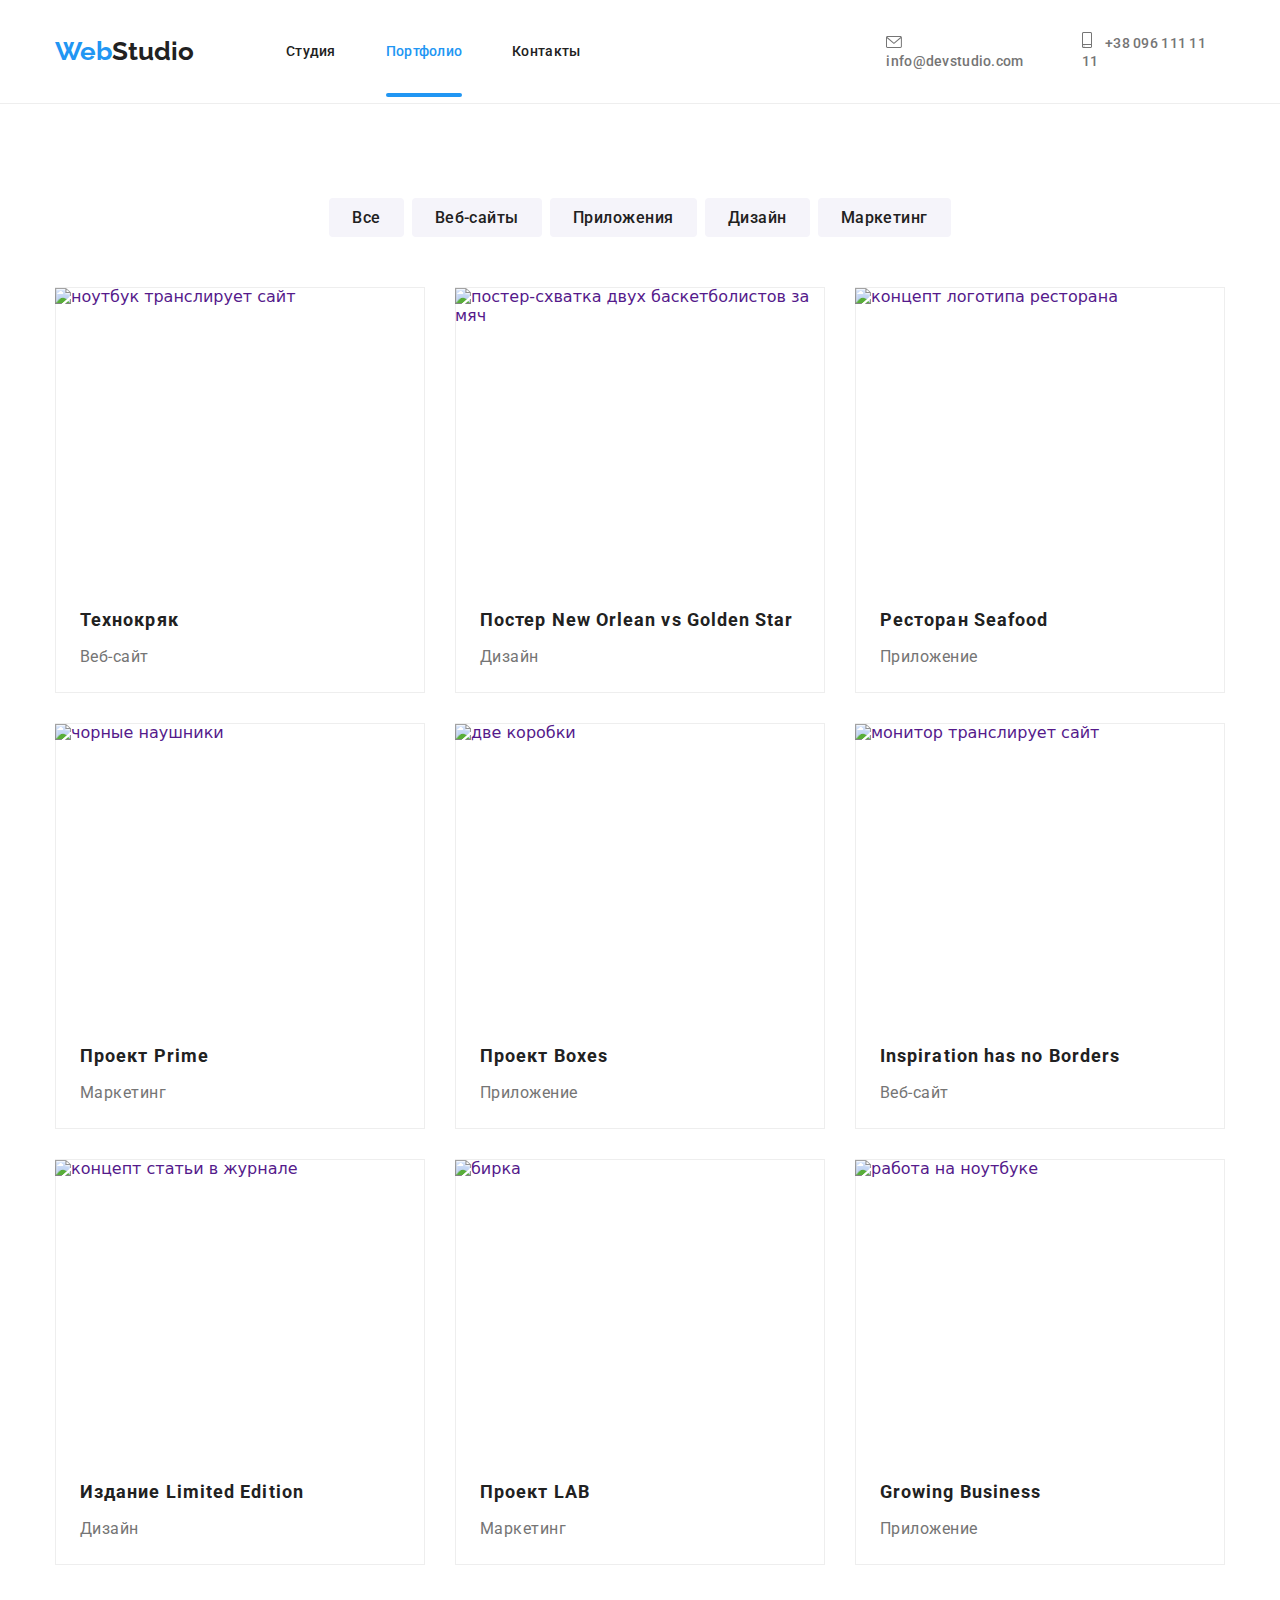
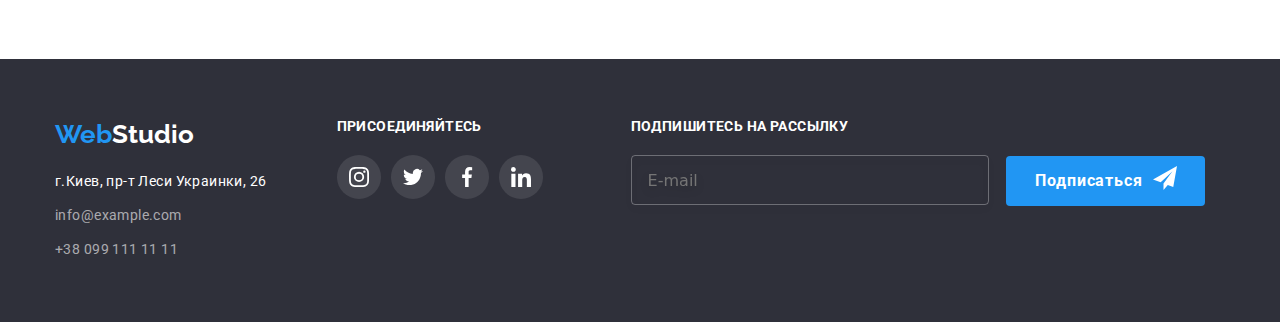
==== commit 998358a9: "portfolio" ====
--- a/portfolio.html
+++ b/portfolio.html
@@ -127,177 +127,211 @@
     <!--Filter result-->
     
         <ul class="filterResult">
-            <li class="filterResult__item"> 
-                <div class="filterResult__box">
-                    <img class="picture"
-                            srcset="
-            ./images-portfolio/img1-450.jpg  450w,
-            ./images-portfolio/img1-900.jpg  900w
-            "
-                    src="./images-portfolio/img1-450.jpg" alt="ноутбук транслирует сайт"
-                    sizes="(min-width: 1200px) 33vw, (min-width: 768px) 50vw, 100vw"
-                    width="370">
-                    <div class="filterResult__overlay">
-                        <p class="filterResult__paragraph">Технокряк это современная площадка распространения коронавируса. Компании используют эту платформу для цифрового
-                        шпионажа и атак на защищённые сервера конкурентов.</p>
-                    </div>
-                </div>
-                <div class="filterResult__card filterResult__card--padding">
-                    <h2 class="filterResult__title">Технокряк</h2>
-                    <p class="filterResult__category">Веб-сайт</p>
-                </div>
-            </li>
-            <li class="filterResult__item">
-                <div class="filterResult__box">
-                    <img class="picture"
-                                    srcset="
-            ./images-portfolio/img2-450.jpg  450w,
-            ./images-portfolio/img2-900.jpg  900w
-            "
-                    src="./images-portfolio/img2-450.jpg" alt="постер-схватка двух баскетболистов за мяч" width="370"
-                    sizes="(min-width: 1200px) 33vw, (min-width: 768px) 50vw, 100vw">
-                        <div class="filterResult__overlay">
-                            <p class="filterResult__paragraph">Технокряк это современная площадка распространения коронавируса. Компании используют
-                                эту платформу для цифрового
-                                шпионажа и атак на защищённые сервера конкурентов.</p>
-                        </div>
-                    </div>
-                <div class="filterResult__card ">
-                <h2 class="filterResult__title">Постер New Orlean vs Golden Star</h2>
-                <p class="filterResult__category">Дизайн</p>
-                </div>
-            </li>
-            <li class="filterResult__item">
-                <div class="filterResult__box">
-                <img class="picture"
-            srcset="
-            ./images-portfolio/img3-450.jpg  450w,
-            ./images-portfolio/img3-900.jpg  900w
-            "
-                src="./images-portfolio/img3-450.jpg" alt="концепт логотипа ресторана" width="370"
-                sizes="(min-width: 1200px) 33vw, (min-width: 768px) 50vw, 100vw">
-                <div class="filterResult__overlay"> 
-                    <p class="filterResult__paragraph">Технокряк это современная площадка распространения коронавируса. Компании используют
-                        эту платформу для цифрового
-                        шпионажа и атак на защищённые сервера конкурентов.</p>
-                </div>
-            </div>
-                <div class="filterResult__card">
-                <h2 class="filterResult__title">Ресторан Seafood</h2>
-                <p class="filterResult__category">Приложение</p>
-                </div>
-            </li>
-            <li class="filterResult__item">
-                <div class="filterResult__box">
-                <img class="picture"
-            srcset="
-            ./images-portfolio/img4-450.jpg  450w,
-            ./images-portfolio/img4-900.jpg  900w
-            "
-                src="./images-portfolio/img4-450.jpg" alt="чорные наушники" width="370"
-                sizes="(min-width: 1200px) 33vw, (min-width: 768px) 50vw, 100vw"> 
-                <div class="filterResult__overlay"><p class="filterResult__paragraph">Технокряк это современная площадка распространения коронавируса. Компании используют
-                        эту платформу для цифрового
-                        шпионажа и атак на защищённые сервера конкурентов.</p>
-                </div>
-            </div>
-                <div class="filterResult__card">
-                <h2 class="filterResult__title">Проект Prime</h2>
-                <p class="filterResult__category">Маркетинг</p>
-                </div>
-            </li>
-            <li class="filterResult__item">
-                <div class="filterResult__box">
-                <img  class="picture"
-            srcset="
-            ./images-portfolio/img5-450.jpg  450w,
-            ./images-portfolio/img5-900.jpg  900w
-            "
-                src="./images-portfolio/img5-450.jpg" alt="две коробки" width="370"
-                sizes="(min-width: 1200px) 33vw, (min-width: 768px) 50vw, 100vw">
-                <div class="filterResult__overlay">
-                    <p class="filterResult__paragraph">Технокряк это современная площадка распространения коронавируса. Компании используют
-                        эту платформу для цифрового
-                        шпионажа и атак на защищённые сервера конкурентов.</p>
-                </div></div>
-                <div class="filterResult__card">
-                <h2 class="filterResult__title">Проект Boxes</h2>
-                <p class="filterResult__category">Приложение</p>
-                </div>
-            </li>
-            <li class="filterResult__item">
-                <div class="filterResult__box">
-                <img class="picture"
-            srcset="
-            ./images-portfolio/img6-450.jpg  450w,
-            ./images-portfolio/img6-900.jpg  900w
-            "
-                src="./images-portfolio/img6-450.jpg" alt="монитор транслирует сайт" width="370"
-                sizes="(min-width: 1200px) 33vw, (min-width: 768px) 50vw, 100vw">
-                <div class="filterResult__overlay"> 
-                    <p class="filterResult__paragraph">Технокряк это современная площадка распространения коронавируса. Компании используют
-                        эту платформу для цифрового
-                        шпионажа и атак на защищённые сервера конкурентов.</p>
-                </div></div>
-                <div  class="filterResult__card">
-                <h2 class="filterResult__title">Inspiration has no Borders</h2>
-                <p class="filterResult__category">Веб-сайт</p>
-                </div>
-            </li>
-            <li class="filterResult__item">
-                <div class="filterResult__box">
-                <img class="picture" 
-            srcset="
-            ./images-portfolio/img7-450.jpg  450w,
-            ./images-portfolio/img7-900.jpg  900w
-            "
-                src="./images-portfolio/img7-450.jpg" alt=" концепт статьи в журнале" width="370"
-                sizes="(min-width: 1200px) 33vw, (min-width: 768px) 50vw, 100vw">
-                <div class="filterResult__overlay"> 
-                    <p class="filterResult__paragraph">Технокряк это современная площадка распространения коронавируса. Компании используют
-                        эту платформу для цифрового
-                        шпионажа и атак на защищённые сервера конкурентов.</p>
-                </div></div>
-                <div class="filterResult__card">
-                <h2 class="filterResult__title">Издание Limited Edition</h2>
-                <p class="filterResult__category">Дизайн</p>
-                </div>
-            </li>
-            <li class="filterResult__item">
-                <div class="filterResult__box">
-                <img class="picture"
-            srcset="
-            ./images-portfolio/img8-450.jpg  450w,
-            ./images-portfolio/img8-900.jpg  900w
-            "
-                src="./images-portfolio/img8-450.jpg" alt="бирка" width="370"
-                sizes="(min-width: 1200px) 33vw, (min-width: 768px) 50vw, 100vw"> 
-                <div class="filterResult__overlay">
-                    <p class="filterResult__paragraph">Технокряк это современная площадка распространения коронавируса. Компании используют
-                        эту платформу для цифрового
-                        шпионажа и атак на защищённые сервера конкурентов.</p>
-                </div></div>
-                <div class="filterResult__card">
-                <h2 class="filterResult__title">Проект LAB</h2>
-                <p class="filterResult__category">Маркетинг</p>
-                </div>
-            </li>
-            <li class="filterResult__item">
-                <div class="filterResult__box">
-                <img class="picture"
-            srcset="
-            ./images-portfolio/img9-450.jpg  450w,
-            ./images-portfolio/img9-900.jpg  900w
-            "
-                src="./images-portfolio/img9-450.jpg" alt="работа на ноутбуке" width="370"
-                sizes="(min-width: 1200px) 33vw, (min-width: 768px) 50vw, 100vw"> 
-                <div class="filterResult__overlay">
-                    <p class="filterResult__paragraph">Технокряк это современная площадка распространения коронавируса. Компании используют эту платформу для цифрового шпионажа и атак на защищённые сервера конкурентов.</p>
-                </div></div>
-                <div class="filterResult__card">
-                <h2 class="filterResult__title">Growing Business</h2>
-                <p class="filterResult__category">Приложение</p>
-                </div>
+            <li class="filterResult__item">
+                <a href="" class="filterResult__link">
+                    <div class="filterResult__box">
+                        <img class="picture" srcset="
+                                                        ./images-portfolio/img1-450.jpg  450w,
+                                                        ./images-portfolio/img1-900.jpg  900w
+                                                        " src="./images-portfolio/img1-450.jpg" alt="ноутбук транслирует сайт"
+                            sizes="(min-width: 1200px) 33vw, (min-width: 768px) 50vw, 100vw" width="370">
+                        <div class="filterResult__overlay">
+                            <p class="filterResult__paragraph">Технокряк это современная площадка распространения коронавируса.
+                                Компании
+                                используют эту платформу для цифрового
+                                шпионажа и атак на защищённые сервера конкурентов.</p>
+                        </div>
+                    </div>
+        
+                    <div class="filterResult__card filterResult__card--padding">
+                        <h2 class="filterResult__title">Технокряк</h2>
+                        <p class="filterResult__category">Веб-сайт</p>
+                    </div>
+                </a>
+        
+            </li>
+            <li class="filterResult__item">
+                <a href="" class="filterResult__link">
+                    <div class="filterResult__box">
+                        <img class="picture" srcset="
+                                                        ./images-portfolio/img2-450.jpg  450w,
+                                                        ./images-portfolio/img2-900.jpg  900w
+                                                        " src="./images-portfolio/img2-450.jpg"
+                            alt="постер-схватка двух баскетболистов за мяч" width="370"
+                            sizes="(min-width: 1200px) 33vw, (min-width: 768px) 50vw, 100vw">
+                        <div class="filterResult__overlay">
+                            <p class="filterResult__paragraph">Технокряк это современная площадка распространения коронавируса.
+                                Компании
+                                используют
+                                эту платформу для цифрового
+                                шпионажа и атак на защищённые сервера конкурентов.</p>
+                        </div>
+                    </div>
+                    <div class="filterResult__card ">
+                        <h2 class="filterResult__title">Постер New Orlean vs Golden Star</h2>
+                        <p class="filterResult__category">Дизайн</p>
+                    </div>
+                </a>
+        
+            </li>
+            <li class="filterResult__item">
+                <a href="" class="filterResult__link">
+                    <div class="filterResult__box">
+                        <img class="picture" srcset="
+                                    ./images-portfolio/img3-450.jpg  450w,
+                                    ./images-portfolio/img3-900.jpg  900w
+                                    " src="./images-portfolio/img3-450.jpg" alt="концепт логотипа ресторана" width="370"
+                            sizes="(min-width: 1200px) 33vw, (min-width: 768px) 50vw, 100vw">
+                        <div class="filterResult__overlay">
+                            <p class="filterResult__paragraph">Технокряк это современная площадка распространения коронавируса.
+                                Компании
+                                используют
+                                эту платформу для цифрового
+                                шпионажа и атак на защищённые сервера конкурентов.</p>
+                        </div>
+                    </div>
+                    <div class="filterResult__card">
+                        <h2 class="filterResult__title">Ресторан Seafood</h2>
+                        <p class="filterResult__category">Приложение</p>
+                    </div>
+                </a>
+        
+            </li>
+            <li class="filterResult__item">
+                <a href="" class="filterResult__link">
+                    <div class="filterResult__box">
+                        <img class="picture" srcset="
+                                    ./images-portfolio/img4-450.jpg  450w,
+                                    ./images-portfolio/img4-900.jpg  900w
+                                    " src="./images-portfolio/img4-450.jpg" alt="чорные наушники" width="370"
+                            sizes="(min-width: 1200px) 33vw, (min-width: 768px) 50vw, 100vw">
+                        <div class="filterResult__overlay">
+                            <p class="filterResult__paragraph">Технокряк это современная площадка распространения коронавируса.
+                                Компании
+                                используют
+                                эту платформу для цифрового
+                                шпионажа и атак на защищённые сервера конкурентов.</p>
+                        </div>
+                    </div>
+                    <div class="filterResult__card">
+                        <h2 class="filterResult__title">Проект Prime</h2>
+                        <p class="filterResult__category">Маркетинг</p>
+                    </div>
+                </a>
+        
+            </li>
+            <li class="filterResult__item">
+                <a href="" class="filterResult__link">
+                    <div class="filterResult__box">
+                        <img class="picture" srcset="
+                                    ./images-portfolio/img5-450.jpg  450w,
+                                    ./images-portfolio/img5-900.jpg  900w
+                                    " src="./images-portfolio/img5-450.jpg" alt="две коробки" width="370"
+                            sizes="(min-width: 1200px) 33vw, (min-width: 768px) 50vw, 100vw">
+                        <div class="filterResult__overlay">
+                            <p class="filterResult__paragraph">Технокряк это современная площадка распространения коронавируса.
+                                Компании
+                                используют
+                                эту платформу для цифрового
+                                шпионажа и атак на защищённые сервера конкурентов.</p>
+                        </div>
+                    </div>
+                    <div class="filterResult__card">
+                        <h2 class="filterResult__title">Проект Boxes</h2>
+                        <p class="filterResult__category">Приложение</p>
+                    </div>
+                </a>
+        
+            </li>
+            <li class="filterResult__item">
+                <a href="" class="filterResult__link">
+                    <div class="filterResult__box">
+                        <img class="picture" srcset="
+                                    ./images-portfolio/img6-450.jpg  450w,
+                                    ./images-portfolio/img6-900.jpg  900w
+                                    " src="./images-portfolio/img6-450.jpg" alt="монитор транслирует сайт" width="370"
+                            sizes="(min-width: 1200px) 33vw, (min-width: 768px) 50vw, 100vw">
+                        <div class="filterResult__overlay">
+                            <p class="filterResult__paragraph">Технокряк это современная площадка распространения коронавируса.
+                                Компании
+                                используют
+                                эту платформу для цифрового
+                                шпионажа и атак на защищённые сервера конкурентов.</p>
+                        </div>
+                    </div>
+                    <div class="filterResult__card">
+                        <h2 class="filterResult__title">Inspiration has no Borders</h2>
+                        <p class="filterResult__category">Веб-сайт</p>
+                    </div>
+                </a>
+        
+            </li>
+            <li class="filterResult__item">
+                <a href="" class="filterResult__link">
+                    <div class="filterResult__box">
+                        <img class="picture" srcset="
+                                    ./images-portfolio/img7-450.jpg  450w,
+                                    ./images-portfolio/img7-900.jpg  900w
+                                    " src="./images-portfolio/img7-450.jpg" alt=" концепт статьи в журнале" width="370"
+                            sizes="(min-width: 1200px) 33vw, (min-width: 768px) 50vw, 100vw">
+                        <div class="filterResult__overlay">
+                            <p class="filterResult__paragraph">Технокряк это современная площадка распространения коронавируса.
+                                Компании
+                                используют
+                                эту платформу для цифрового
+                                шпионажа и атак на защищённые сервера конкурентов.</p>
+                        </div>
+                    </div>
+                    <div class="filterResult__card">
+                        <h2 class="filterResult__title">Издание Limited Edition</h2>
+                        <p class="filterResult__category">Дизайн</p>
+                    </div>
+                </a>
+        
+            </li>
+            <li class="filterResult__item">
+                <a href="" class="filterResult__link">
+                    <div class="filterResult__box">
+                        <img class="picture" srcset="
+                                    ./images-portfolio/img8-450.jpg  450w,
+                                    ./images-portfolio/img8-900.jpg  900w
+                                    " src="./images-portfolio/img8-450.jpg" alt="бирка" width="370"
+                            sizes="(min-width: 1200px) 33vw, (min-width: 768px) 50vw, 100vw">
+                        <div class="filterResult__overlay">
+                            <p class="filterResult__paragraph">Технокряк это современная площадка распространения коронавируса.
+                                Компании
+                                используют
+                                эту платформу для цифрового
+                                шпионажа и атак на защищённые сервера конкурентов.</p>
+                        </div>
+                    </div>
+                    <div class="filterResult__card">
+                        <h2 class="filterResult__title">Проект LAB</h2>
+                        <p class="filterResult__category">Маркетинг</p>
+                    </div>
+                </a>
+        
+            </li>
+            <li class="filterResult__item">
+                <a href="" class="filterResult__link">
+                    <div class="filterResult__box">
+                        <img class="picture" srcset="
+                                    ./images-portfolio/img9-450.jpg  450w,
+                                    ./images-portfolio/img9-900.jpg  900w
+                                    " src="./images-portfolio/img9-450.jpg" alt="работа на ноутбуке" width="370"
+                            sizes="(min-width: 1200px) 33vw, (min-width: 768px) 50vw, 100vw">
+                        <div class="filterResult__overlay">
+                            <p class="filterResult__paragraph">Технокряк это современная площадка распространения коронавируса.
+                                Компании
+                                используют эту платформу для цифрового шпионажа и атак на защищённые сервера конкурентов.</p>
+                        </div>
+                    </div>
+                    <div class="filterResult__card">
+                        <h2 class="filterResult__title">Growing Business</h2>
+                        <p class="filterResult__category">Приложение</p>
+                    </div>
+                </a>
+        
             </li>
         </ul>
         </div>
--- a/css/main.min.css
+++ b/css/main.min.css
@@ -1,2 +1,2 @@
-.navigation__link,.contact .contact__link,.mobileNav__link,.hero__title,.advantages__title,.advantages__paragraph,.services__title,.variation__paragraph,.staff__title,.profile__name,.profile__job,.clients__title,.address,.footerContact__link,.joint__title,.footerLabel,.modal__title,.modal__label,.modal__textarea,.modal__paragraph,.filterResult__paragraph,.filterResult__title,.filterResult__category{font-family:'Roboto', sans-serif;color:#757575;font-style:normal;letter-spacing:0.03em;font-size:14px;line-height:1.8}.logo,.footerLogo__link{font-family:'Raleway', sans-serif;font-weight:700;font-size:26px;line-height:1.2}.hero__title,.modal__title,.visuallyHidden,.advantages__title,.services__title,.staff__title,.clients__title,.filterResult__title,.profile__name,.joint__title{color:var(--primary-text-color);margin:0 auto}.navigation,.contact,.mobileNav,.advantages,.variation,.profile,.nav,.group,.footerContact,.footerNav,.buttonList,.filterResult{list-style:none;-webkit-box-align:baseline;-ms-flex-align:baseline;align-items:baseline}.logo,.navigation__link,.contact .contact__link,.mobileNav__link,.nav__link,.group__link,.footerLogo__link,.footerContact__link,.footerNav__link{text-decoration:none;-webkit-box-align:center;-ms-flex-align:center;align-items:center}.headerContainer,.heroListContainer,.servicesContainer,.staffContainer,.clientsContainer,.footerContainer,.portfolioContainer{padding-left:15px;padding-right:15px;margin-left:auto;margin-right:auto}@media screen and (min-width: 480px){.headerContainer,.heroListContainer,.servicesContainer,.staffContainer,.clientsContainer,.footerContainer,.portfolioContainer{width:480px}}@media screen and (min-width: 768px){.headerContainer,.heroListContainer,.servicesContainer,.staffContainer,.clientsContainer,.footerContainer,.portfolioContainer{width:768px}}@media screen and (min-width: 1200px){.headerContainer,.heroListContainer,.servicesContainer,.staffContainer,.clientsContainer,.footerContainer,.portfolioContainer{width:1200px}}.heroList,.services,.staff,.clients,.portfolio{padding-top:94px;padding-bottom:94px}.variation__item,.profile__pic{display:-webkit-box;display:-ms-flexbox;display:flex}.visuallyHidden{position:absolute;white-space:nowrap;width:1px;height:1px;overflow:hidden;border:0;padding:0;clip:rect(0 0 0 0);-webkit-clip-path:inset(50%);clip-path:inset(50%);margin:-1px}.modal__textarea::-webkit-input-placeholder{color:rgba(117,117,117,0.5)}.modal__textarea:-ms-input-placeholder{color:rgba(117,117,117,0.5)}.modal__textarea::-ms-input-placeholder{color:rgba(117,117,117,0.5)}.modal__textarea::placeholder{color:rgba(117,117,117,0.5)}.header{position:relative}@media screen and (max-width: 767px){.header{padding-top:16px;padding-bottom:16px}}@media screen and (min-width: 768px){.header{padding:21px 0}}@media screen and (min-width: 1200px){.header{padding:32px 0}}.headerContainer{display:-webkit-box;display:-ms-flexbox;display:flex;-webkit-box-align:center;-ms-flex-align:center;align-items:center;-webkit-box-pack:justify;-ms-flex-pack:justify;justify-content:space-between}@media screen and (max-width: 767px){.logoBox.is-open{visibility:hidden}}.logo{font-size:24px;line-height:1.16;color:#212121}@media screen and (min-width: 768px){.logo{margin-right:87px}}@media screen and (min-width: 1200px){.logo{margin-right:93px}}.logo__accent-color{color:#2196f3}.buttonMobile{display:-webkit-inline-box;display:-ms-inline-flexbox;display:inline-flex;padding:0;margin:0;border:none;background-color:transparent;cursor:pointer;-webkit-transition-property:color;transition-property:color;-webkit-transition-duration:250ms;transition-duration:250ms;-webkit-transition-timing-function:cubic-bezier(0.4, 0, 0.2, 1);transition-timing-function:cubic-bezier(0.4, 0, 0.2, 1)}.buttonMobile:hover,.buttonMobile:focus{fill:#2196f3;-webkit-transition-property:color;transition-property:color;-webkit-transition-duration:250ms;transition-duration:250ms;-webkit-transition-timing-function:cubic-bezier(0.4, 0, 0.2, 1);transition-timing-function:cubic-bezier(0.4, 0, 0.2, 1)}@media screen and (min-width: 768px){.buttonMobile{display:none}}.modalMenuContainer .buttonMobile--position{padding:10px 15px 0 385px;position:fixed;right:0}.navBox{display:-webkit-box;display:-ms-flexbox;display:flex;-webkit-box-align:center;-ms-flex-align:center;align-items:center}.modalMenuContainer{display:-webkit-box;display:-ms-flexbox;display:flex}@media screen and (max-width: 767px){.modalMenuContainer{display:block;padding-left:40px;padding-right:15px;margin-left:auto;margin-right:auto;width:480px;height:796px}}@media screen and (max-width: 767px){.mobileMenu{position:fixed;top:0;left:0;width:100vw;height:100vh;margin:0;background-color:#fff;z-index:999;-webkit-transform:translateX(100%);transform:translateX(100%);-webkit-transition:-webkit-transform 250ms ease-in-out;transition:-webkit-transform 250ms ease-in-out;transition:transform 250ms ease-in-out;transition:transform 250ms ease-in-out, -webkit-transform 250ms ease-in-out}}@media screen and (min-width: 768px){.mobileMenu{display:-webkit-box;display:-ms-flexbox;display:flex}}.mobileMenu.is-open{-webkit-transform:translateX(0);transform:translateX(0)}.navigation{-webkit-transition-property:color;transition-property:color;-webkit-transition-duration:250ms;transition-duration:250ms;-webkit-transition-timing-function:cubic-bezier(0.4, 0, 0.2, 1);transition-timing-function:cubic-bezier(0.4, 0, 0.2, 1)}@media screen and (max-width: 767px){.navigation{padding:0;padding-top:48px;margin-top:0;margin-bottom:302px}}@media screen and (min-width: 768px){.navigation{display:-webkit-box;display:-ms-flexbox;display:flex;margin:0;padding:0}}.navigation__link{font-weight:500;font-size:40px;line-height:1.17;letter-spacing:0.02em}@media screen and (min-width: 768px){.navigation__link{font-size:14px;line-height:1.14}}.navigation__link:hover,.navigation__link:focus{color:#2196f3;-webkit-transition-property:color;transition-property:color;-webkit-transition-duration:250ms;transition-duration:250ms;-webkit-transition-timing-function:cubic-bezier(0.4, 0, 0.2, 1);transition-timing-function:cubic-bezier(0.4, 0, 0.2, 1)}@media screen and (max-width: 767px){.navigation__item:not(:last-child){margin-bottom:32px}}@media screen and (min-width: 768px){.navigation__item:not(:first-child){margin-left:50px}}.navigation__link{position:relative;color:#212121}@media screen and (min-width: 768px){.navigation__link{padding:36px 0}}@media screen and (min-width: 1200px){.navigation__link{padding:37px 0}}@media screen and (min-width: 768px){.navigation__link--current::after{content:'';display:block;position:absolute;background-color:#2196f3;width:100%;height:4px;border-radius:4px;bottom:0;right:0;opacity:1}}.navigation__link--currColor{color:#2196f3}.contact{padding:0;margin:0;-webkit-transition-property:color;transition-property:color;-webkit-transition-duration:250ms;transition-duration:250ms;-webkit-transition-timing-function:cubic-bezier(0.4, 0, 0.2, 1);transition-timing-function:cubic-bezier(0.4, 0, 0.2, 1)}@media screen and (max-width: 767px){.contact{position:fixed;bottom:134px}}@media screen and (min-width: 768px){.contact{margin-left:84px}}@media screen and (min-width: 1200px){.contact{display:-webkit-box;display:-ms-flexbox;display:flex;margin-left:306px}}.contact .contact__link{font-weight:500;letter-spacing:0.02em;-webkit-transition-property:color;transition-property:color;-webkit-transition-duration:250ms;transition-duration:250ms;-webkit-transition-timing-function:cubic-bezier(0.4, 0, 0.2, 1);transition-timing-function:cubic-bezier(0.4, 0, 0.2, 1)}.contact .contact__link:hover,.contact .contact__link:focus{color:#2196f3;-webkit-transition-property:color;transition-property:color;-webkit-transition-duration:250ms;transition-duration:250ms;-webkit-transition-timing-function:cubic-bezier(0.4, 0, 0.2, 1);transition-timing-function:cubic-bezier(0.4, 0, 0.2, 1)}.contact .contact__link--tel{font-size:34px;line-height:1.17;color:#2196f3}.contact .contact__link--email{font-size:24px;line-height:1.16}@media screen and (min-width: 768px){.contact .contact__link{font-size:12px;line-height:1.16;color:#757575}}@media screen and (min-width: 1200px){.contact .contact__link{font-size:14px;line-height:1.14;color:#757575}}@media screen and (max-width: 767px){.contact--direction{display:-webkit-inline-box;display:-ms-inline-flexbox;display:inline-flex;-webkit-box-orient:vertical;-webkit-box-direction:reverse;-ms-flex-direction:column-reverse;flex-direction:column-reverse}.contact__item:not(:last-child){margin-top:32px}}@media screen and (max-width: 1199px){.contact__item:not(:last-child){margin-bottom:10px}}@media screen and (min-width: 1200px){.contact__item:not(:first-child){margin-left:30px}}.contact__icon{width:16px;height:12px;margin:0;margin-right:10px;fill:currentColor}@media screen and (max-width: 767px){.contact__icon{display:none}}@media screen and (max-width: 1199px){.contact__icon{width:14px;height:10px}}.contact__icon--size{width:10px;height:16px}@media screen and (max-width: 1199px){.contact__icon--size{width:10px;height:14px}}.mobileNav{position:fixed;bottom:0;display:-webkit-box;display:-ms-flexbox;display:flex;-webkit-box-align:center;-ms-flex-align:center;align-items:center;padding:0;padding-bottom:48px;margin:0;margin-top:64px}@media screen and (min-width: 768px){.mobileNav{display:none}}.mobileNav__link{color:#2196f3;font-weight:500;font-size:18px;line-height:1.22;letter-spacing:0.02em}.mobileNav__icon{border:1px solid rgba(33,33,33,0.2);-webkit-transform:rotate(90deg);transform:rotate(90deg)}.hero{background-image:-webkit-gradient(linear, left top, right top, from(rgba(47,48,58,0.4)), to(rgba(47,48,58,0.4))),url("../images/hero-pic-mobile.jpg");background-image:linear-gradient(to right, rgba(47,48,58,0.4), rgba(47,48,58,0.4)),url("../images/hero-pic-mobile.jpg");background-repeat:no-repeat;background-position:center;background-size:cover;padding:118px 60px;text-align:center;background-color:#2f303a}@media screen and (min-width: 1200px){.hero{padding-top:180px;padding-bottom:220px}}@media (min-device-pixel-ratio: 2), (-webkit-min-device-pixel-ratio: 2), (min-resolution: 192dpi), (min-resolution: 2dppx){.hero{background-image:-webkit-gradient(linear, left top, right top, from(rgba(47,48,58,0.4)), to(rgba(47,48,58,0.4))),url("../images/hero-pic-mobile@2x.jpg");background-image:linear-gradient(to right, rgba(47,48,58,0.4), rgba(47,48,58,0.4)),url("../images/hero-pic-mobile@2x.jpg")}}@media screen and (min-width: 768px){.hero{background-image:-webkit-gradient(linear, left top, right top, from(rgba(47,48,58,0.4)), to(rgba(47,48,58,0.4))),url("../images/hero-pic-tablet.jpg");background-image:linear-gradient(to right, rgba(47,48,58,0.4), rgba(47,48,58,0.4)),url("../images/hero-pic-tablet.jpg")}}@media screen and (min-width: 768px) and (min-device-pixel-ratio: 2), screen and (min-width: 768px) and (-webkit-min-device-pixel-ratio: 2), screen and (min-width: 768px) and (min-resolution: 192dpi), screen and (min-width: 768px) and (min-resolution: 2dppx){.hero{background-image:-webkit-gradient(linear, left top, right top, from(rgba(47,48,58,0.4)), to(rgba(47,48,58,0.4))),url("../images/hero-pic-tablet@2x.jpg");background-image:linear-gradient(to right, rgba(47,48,58,0.4), rgba(47,48,58,0.4)),url("../images/hero-pic-tablet@2x.jpg")}}@media screen and (min-width: 1200px){.hero{background-image:-webkit-gradient(linear, left top, right top, from(rgba(47,48,58,0.4)), to(rgba(47,48,58,0.4))),url("../images/hero-pic-desktop.jpg");background-image:linear-gradient(to right, rgba(47,48,58,0.4), rgba(47,48,58,0.4)),url("../images/hero-pic-desktop.jpg")}}@media screen and (min-width: 1200px) and (min-device-pixel-ratio: 2), screen and (min-width: 1200px) and (-webkit-min-device-pixel-ratio: 2), screen and (min-width: 1200px) and (min-resolution: 192dpi), screen and (min-width: 1200px) and (min-resolution: 2dppx){.hero{background-image:-webkit-gradient(linear, left top, right top, from(rgba(47,48,58,0.4)), to(rgba(47,48,58,0.4))),url("../images/hero-pic-desktop@2x.jpg");background-image:linear-gradient(to right, rgba(47,48,58,0.4), rgba(47,48,58,0.4)),url("../images/hero-pic-desktop@2x.jpg")}}.hero__title{margin-bottom:30px;font-weight:900;font-size:26px;line-height:1.61;text-align:center;letter-spacing:0.06em;text-transform:uppercase;color:#fff}@media screen and (min-width: 1200px){.hero__title{font-size:44px;line-height:1.36}}.button{padding:10px 32px;border-radius:4px;border:none;font-family:'Roboto', sans-serif;color:#fff;background-color:#2196f3;font-weight:700;font-style:normal;font-size:16px;line-height:1.9;letter-spacing:0.06em;cursor:pointer}@media screen and (max-width: 1199px){.heroList{padding-top:60px;padding-bottom:60px}}.advantages{margin:0;padding:0}@media screen and (min-width: 768px){.advantages{display:-webkit-box;display:-ms-flexbox;display:flex;-ms-flex-wrap:wrap;flex-wrap:wrap;margin:-15px}}@media screen and (min-width: 1200px){.advantages{-webkit-box-pack:space-evenly;-ms-flex-pack:space-evenly;justify-content:space-evenly;margin:0}}@media screen and (min-width: 768px) and (max-width: 1199px){.advantages .advantages__item{margin:15px}}@media screen and (max-width: 767px){.advantages__item:not(:last-child){margin-bottom:30px}}@media screen and (min-width: 1200px){.advantages__item:not(:first-child){margin-left:30px}}.icon{height:120px;margin-bottom:30px;background-color:#f5f4fa;border-radius:4px;-webkit-box-pack:center;-ms-flex-pack:center;justify-content:center}@media screen and (min-width: 480px) and (max-width: 767px){.icon .icon__svg{width:450px}}@media screen and (min-width: 768px) and (max-width: 1199px){.icon .icon__svg{width:354px}}.advantages__title{margin-bottom:10px;font-weight:700;font-size:14px;line-height:1.14;text-transform:uppercase}@media screen and (max-width: 767px){.advantages__title{text-align:center}}.advantages__paragraph{margin-top:0;margin-bottom:0;width:270px;font-size:14px;line-height:1.71}@media screen and (max-width: 767px){.advantages__paragraph{width:450px}}@media screen and (max-width: 1199px){.advantages__paragraph{width:354px}}.services{padding-top:0}@media screen and (max-width: 1199px){.services{display:none}}.services__title{margin-bottom:50px;font-weight:700;font-size:28px;line-height:1.17;text-align:center}@media screen and (min-width: 1200px){.services__title{font-size:36px;line-height:1.16}}.variation{display:-webkit-box;display:-ms-flexbox;display:flex;-webkit-box-pack:space-evenly;-ms-flex-pack:space-evenly;justify-content:space-evenly;margin:0;padding:0}.variation__item:not(:first-child){margin-left:30px}.frontTextBlock{position:relative}.frontTextBlock::before{display:inline-block;position:absolute;bottom:0;left:0;content:'';width:370px;height:70px;background-color:rgba(47,48,58,0.8)}.variation__paragraph{margin:0;padding:0;font-weight:700;font-size:14px;line-height:1.14;text-transform:uppercase;color:#fff;position:absolute;left:83px;bottom:27px}.staff{background-color:#f5f4fa}@media screen and (max-width: 1199px){.staff{padding-top:60px;padding-bottom:60px}}.staff__title{padding:0;margin-bottom:30px;font-weight:700;font-size:28px;line-height:1.17;text-align:center}@media screen and (min-width: 1200px){.staff__title{margin-bottom:50px}}@media screen and (min-width: 1200px){.staff__title{font-size:36px;line-height:1.16}}.profile{margin:0;padding:0}@media screen and (min-width: 768px){.profile{display:-webkit-box;display:-ms-flexbox;display:flex;-ms-flex-wrap:wrap;flex-wrap:wrap;margin:-15px}}@media screen and (min-width: 1200px){.profile{-webkit-box-pack:space-evenly;-ms-flex-pack:space-evenly;justify-content:space-evenly;display:-webkit-box;display:-ms-flexbox;display:flex;margin:0;padding:0}}@media screen and (min-width: 768px) and (max-width: 1199px){.profile .profile__card{margin:15px}}.profile__card{background-color:#fff;margin:0;padding:0;-webkit-box-shadow:0px 1px 3px rgba(0,0,0,0.12),0px 1px 1px rgba(0,0,0,0.14),0px 2px 1px rgba(0,0,0,0.2);box-shadow:0px 1px 3px rgba(0,0,0,0.12),0px 1px 1px rgba(0,0,0,0.14),0px 2px 1px rgba(0,0,0,0.2);border-radius:0px 0px 4px 4px}@media screen and (max-width: 767px){.profile__card:not(:last-child){margin-bottom:30px}}@media screen and (min-width: 1200px){.profile__card:not(:first-child){margin-left:30px}}.profile__pic{min-width:270px}@media screen and (min-width: 480px){.profile__pic{width:450px}}@media screen and (min-width: 768px){.profile__pic{width:354px}}@media screen and (min-width: 1200px){.profile__pic{width:270px}}.profile__info{margin:0;padding-top:30px;padding-bottom:24px}@media screen and (min-width: 1200px){.profile__info{padding-bottom:30px}}.profile__name{margin-bottom:10px;font-weight:500;font-size:16px;line-height:1.2;text-align:center}.profile__job{margin:0;font-size:16px;line-height:1.2;text-align:center;margin-bottom:16px}.nav{display:-webkit-box;display:-ms-flexbox;display:flex;padding:0;margin:0;-webkit-box-pack:center;-ms-flex-pack:center;justify-content:center}.nav__item:not(:first-child){margin-left:10px}.nav__link{display:-webkit-box;display:-ms-flexbox;display:flex;width:44px;height:44px;border-radius:30px;-webkit-box-pack:center;-ms-flex-pack:center;justify-content:center;padding:12px;color:#afb1b8;-webkit-transition-property:background-color color;transition-property:background-color color;-webkit-transition-duration:250ms;transition-duration:250ms;-webkit-transition-timing-function:cubic-bezier(0.4, 0, 0.2, 1);transition-timing-function:cubic-bezier(0.4, 0, 0.2, 1)}.nav__link:hover,.nav__link:focus{background-color:#2196f3;color:#fff;-webkit-transition-property:background-color color;transition-property:background-color color;-webkit-transition-duration:250ms;transition-duration:250ms;-webkit-transition-timing-function:cubic-bezier(0.4, 0, 0.2, 1);transition-timing-function:cubic-bezier(0.4, 0, 0.2, 1)}.nav__icon{fill:currentColor}@media screen and (max-width: 1199px){.clients{padding-top:60px;padding-bottom:60px}}.clients__title{margin-bottom:30px;font-weight:700;font-size:28px;line-height:1.17;text-align:center}@media screen and (min-width: 1200px){.clients__title{margin-bottom:50px}}@media screen and (min-width: 1200px){.clients__title{font-size:36px;line-height:1.16}}.group{display:-webkit-box;display:-ms-flexbox;display:flex;-webkit-box-pack:center;-ms-flex-pack:center;justify-content:center;padding:0}@media screen and (max-width: 1199px){.group{-ms-flex-wrap:wrap;flex-wrap:wrap;margin:-15px}}@media screen and (min-width: 1200px){.group{margin:0}}@media screen and (min-width: 1200px){.group__item:not(:first-child){margin-left:30px}}@media screen and (max-width: 1199px){.group__item{margin:15px}}.group__link{display:-webkit-box;display:-ms-flexbox;display:flex;height:92px;width:210px;padding:16px 52px;border:1px solid #afb1b8;border-radius:4px;-webkit-box-pack:center;-ms-flex-pack:center;justify-content:center;color:#afb1b8;-webkit-transition-property:background-color color;transition-property:background-color color;-webkit-transition-duration:250ms;transition-duration:250ms;-webkit-transition-timing-function:cubic-bezier(0.4, 0, 0.2, 1);transition-timing-function:cubic-bezier(0.4, 0, 0.2, 1)}@media screen and (min-width: 768px){.group__link{width:226px}}@media screen and (min-width: 1200px){.group__link{width:170px;padding:16px 32px}}.group__link:hover,.group__link:focus{border-color:#2196f3;color:#2196f3;-webkit-transition-property:background-color color;transition-property:background-color color;-webkit-transition-duration:250ms;transition-duration:250ms;-webkit-transition-timing-function:cubic-bezier(0.4, 0, 0.2, 1);transition-timing-function:cubic-bezier(0.4, 0, 0.2, 1)}.group__icon{fill:currentColor}.footer{background-color:#2f303a;padding:60px 0}.footerBlock{margin:0;padding:0}@media screen and (min-width: 1200px){.footerBlock{display:-webkit-box;display:-ms-flexbox;display:flex}}.footerLogo{margin-bottom:20px;display:-webkit-box;display:-ms-flexbox;display:flex}@media screen and (max-width: 1199px){.footerLogo{-webkit-box-pack:center;-ms-flex-pack:center;justify-content:center}}.footerLogo__accent-color{color:#2196f3}.footerLogo__reverse-color{color:#fff}@media screen and (min-width: 768px){.footerLogoAddJoint{display:-webkit-box;display:-ms-flexbox;display:flex}}@media screen and (min-width: 768px) and (max-width: 1199px){.footerLogoAddJoint{padding-left:76px}}.address{color:#fff;font-style:normal;font-weight:normal;font-size:14px;line-height:1.7}@media screen and (max-width: 1199px){.address{text-align:center}}.address__paragraph{margin-top:0;margin-bottom:8px}@media screen and (max-width: 1199px){.address__paragraph{text-align:center}}@media screen and (min-width: 1200px){.address__paragraph{margin-bottom:9px}}.footerContact{margin:0;padding:0}.footerContact__item{margin-bottom:8px}@media screen and (min-width: 1200px){.footerContact__item{margin-bottom:9px}}.footerContact__link{color:#ffffff99;-webkit-transition-property:color;transition-property:color;-webkit-transition-duration:250ms;transition-duration:250ms;-webkit-transition-timing-function:cubic-bezier(0.4, 0, 0.2, 1);transition-timing-function:cubic-bezier(0.4, 0, 0.2, 1)}.footerContact__link:hover,.footerContact__link:focus{color:#2196f3;-webkit-transition-property:color;transition-property:color;-webkit-transition-duration:250ms;transition-duration:250ms;-webkit-transition-timing-function:cubic-bezier(0.4, 0, 0.2, 1);transition-timing-function:cubic-bezier(0.4, 0, 0.2, 1)}@media screen and (min-width: 768px){.joint{margin-left:165px}}@media screen and (min-width: 1200px){.joint{margin-left:70px}}.joint__title{margin-bottom:20px;font-weight:700;font-size:14px;line-height:1.14;text-transform:uppercase;color:#ffffff}@media screen and (max-width: 767px){.joint__title{margin-top:60px;text-align:center}}.footerNav{display:-webkit-box;display:-ms-flexbox;display:flex;-webkit-box-pack:center;-ms-flex-pack:center;justify-content:center;padding:0;margin:0;margin-bottom:60px}.footerNav__item:not(:first-child){margin-left:10px}.footerNav__link{display:-webkit-box;display:-ms-flexbox;display:flex;width:44px;height:44px;border-radius:30px;-webkit-box-pack:center;-ms-flex-pack:center;justify-content:center;padding:12px;color:#fff;background:rgba(255,255,255,0.1);-webkit-transition-property:background-color;transition-property:background-color;-webkit-transition-duration:250ms;transition-duration:250ms;-webkit-transition-timing-function:cubic-bezier(0.4, 0, 0.2, 1);transition-timing-function:cubic-bezier(0.4, 0, 0.2, 1)}.footerNav__link:hover,.footerNav__link:focus{background-color:#2196f3;-webkit-transition-property:background-color;transition-property:background-color;-webkit-transition-duration:250ms;transition-duration:250ms;-webkit-transition-timing-function:cubic-bezier(0.4, 0, 0.2, 1);transition-timing-function:cubic-bezier(0.4, 0, 0.2, 1)}.footerNav__icon{fill:currentColor}@media screen and (min-width: 768px) and (max-width: 1199px){.footerForm{margin-top:60px}}@media screen and (min-width: 1200px){.footerForm{margin-left:88px}}.footerLabel{display:-webkit-box;display:-ms-flexbox;display:flex;margin-bottom:20px;font-weight:700;font-size:14px;line-height:1.14;text-transform:uppercase;color:#fff}@media screen and (max-width: 1199px){.footerLabel{-webkit-box-pack:center;-ms-flex-pack:center;justify-content:center}}@media screen and (min-width: 768px) and (max-width: 1199px){.footerInputBox{display:-webkit-box;display:-ms-flexbox;display:flex;-webkit-box-pack:center;-ms-flex-pack:center;justify-content:center}}.footerInput{min-width:358px;height:50px;padding-left:16px;margin:0;color:#fff;border:1px solid rgba(255,255,255,0.3);-webkit-filter:drop-shadow(0px 4px 4px rgba(0,0,0,0.15));filter:drop-shadow(0px 4px 4px rgba(0,0,0,0.15));border-radius:4px;background-color:transparent}@media screen and (max-width: 1199px){.footerInput{display:-webkit-box;display:-ms-flexbox;display:flex;-webkit-box-pack:center;-ms-flex-pack:center;justify-content:center;margin:0 auto}}.footerButton{display:-webkit-box;display:-ms-flexbox;display:flex;-webkit-box-pack:center;-ms-flex-pack:center;justify-content:center;margin:0 auto;padding-top:10px;padding-left:29px;padding-right:28px;padding-bottom:10px;border-radius:4px;border:none;font-family:'Roboto', sans-serif;color:#fff;background-color:#2196f3;font-weight:700;font-style:normal;font-size:16px;line-height:1.9;letter-spacing:0.06em;cursor:pointer}@media screen and (max-width: 1199px){.footerButton{margin-top:20px}}@media screen and (min-width: 1200px){.footerButton{display:-webkit-inline-box;display:-ms-inline-flexbox;display:inline-flex;margin-left:12px}}.footerButton__icon{margin-left:10px}.backdrop{display:-webkit-box;display:-ms-flexbox;display:flex;background:rgba(0,0,0,0.2);position:fixed;left:0;top:0;right:0;bottom:0;-webkit-transition-duration:250ms;transition-duration:250ms;-webkit-transition-timing-function:cubic-bezier(0.4, 0, 0.2, 1);transition-timing-function:cubic-bezier(0.4, 0, 0.2, 1);overflow-y:scroll}.is-hidden{opacity:0;pointer-events:none}.modal{position:absolute;top:50%;left:50%;-webkit-transform:translate(-50%, -50%);transform:translate(-50%, -50%);width:450px;height:609px;background:#ffffff;-webkit-box-shadow:0px 1px 3px rgba(0,0,0,0.12),0px 1px 1px rgba(0,0,0,0.14),0px 2px 1px rgba(0,0,0,0.2);box-shadow:0px 1px 3px rgba(0,0,0,0.12),0px 1px 1px rgba(0,0,0,0.14),0px 2px 1px rgba(0,0,0,0.2);border-radius:4px}@media screen and (min-width: 1200px){.modal{width:528px;height:581px}}.buttonClose{position:absolute;right:2%;top:2%;min-width:30px;min-height:30px;background-color:#fff;border:1px solid rgba(0,0,0,0.1);border-radius:50%;cursor:pointer;padding:6px;margin:0;display:-webkit-box;display:-ms-flexbox;display:flex;-webkit-box-pack:center;-ms-flex-pack:center;justify-content:center}.buttonClose:hover,.buttonClose:focus{fill:#2196f3}.buttonClose__icon{position:absolute;display:-webkit-box;display:-ms-flexbox;display:flex;-webkit-box-align:center;-ms-flex-align:center;align-items:center}.modalContainer{padding:40px}.modal__title{margin-bottom:12px;font-weight:700;font-size:20px;line-height:1, 5;text-align:center}@media screen and (min-width: 1200px){.modal__title{line-height:1.15;text-align:start}}.modal__form{display:-webkit-box;display:-ms-flexbox;display:flex;-webkit-box-orient:vertical;-webkit-box-direction:normal;-ms-flex-direction:column;flex-direction:column;text-align:start}.modal__label{text-align:start;margin-bottom:4px;font-size:12px;line-height:1.16;letter-spacing:0.01em;color:#757575}.modalBlock{position:relative;display:-webkit-box;display:-ms-flexbox;display:flex;-webkit-box-orient:vertical;-webkit-box-direction:normal;-ms-flex-direction:column;flex-direction:column}.modal__input{padding-left:42px;min-height:40px;margin-bottom:10px;border:1px solid rgba(33,33,33,0.2);border-radius:4px}.modal__input:focus{outline:none;border-color:#2196f3}.modal__icon{position:absolute;top:11px;left:12px;display:inline-block;width:18px;height:18px}.modal__input:focus ~ .modal__icon{fill:#2196f3}.modal__textarea{resize:none;text-align:start;padding:12px 16px;margin-bottom:20px;min-height:120px;border:1px solid rgba(33,33,33,0.2);-webkit-box-sizing:border-box;box-sizing:border-box;border-radius:4px;font-size:12px;line-height:1.16;letter-spacing:0.01em}.modal__textarea:focus{outline:none;border-color:#2196f3}.modal__checkbox{display:-webkit-box;display:-ms-flexbox;display:flex;-webkit-box-align:center;-ms-flex-align:center;align-items:center;-webkit-box-pack:center;-ms-flex-pack:center;justify-content:center;margin:0 0 30px 0}.modal__checkboxInput{position:absolute;white-space:nowrap;width:1px;height:1px;overflow:hidden;border:0;padding:0;clip:rect(0 0 0 0);-webkit-clip-path:inset(50%);clip-path:inset(50%);margin:-1px}.modal__checkboxIcon{margin-right:8px;width:16px;height:15px;border:2px solid #212121;border-radius:3px}.modal__checkboxInput:checked+.modal__checkboxIcon{border-color:transparent;background-color:#2196f3;background-image:url(../images/icon-check.svg);background-origin:border-box;background-size:contain}.modal__paragraph{font-size:12px;line-height:1.16;padding:0;margin:0}.modal__checkboxLink{color:#2196f3}.modal__button{padding:10px 56px;margin:0 auto;max-width:200px;border-radius:4px;border:none;font-family:'Roboto', sans-serif;color:#fff;background-color:#2196f3;font-weight:700;font-style:normal;font-size:16px;line-height:1.9;letter-spacing:0.06em;cursor:pointer}.portfolio{border-top:1px solid #eeeeee}@media screen and (max-width: 1199px){.portfolio{padding-bottom:60px;padding-top:60px}}.buttonList{display:-webkit-box;display:-ms-flexbox;display:flex;-ms-flex-wrap:wrap;flex-wrap:wrap;margin-top:0;margin-bottom:40px;padding-left:0}@media screen and (min-width: 768px){.buttonList{-webkit-box-pack:center;-ms-flex-pack:center;justify-content:center;margin-bottom:50px}}@media screen and (max-width: 767px){.buttonList__item{margin-right:8px;margin-bottom:15px}}@media screen and (min-width: 768px){.buttonList__item:not(:first-child){margin-left:8px}}.buttonList__btn{padding:6px 22px;border-radius:4px;border:1px solid transparent;font-family:'Roboto', sans-serif;color:#212121;background-color:#f5f4fa;font-weight:500;font-style:normal;font-size:16px;line-height:1.6;letter-spacing:0.03em;cursor:pointer;-webkit-transition-property:background-color color;transition-property:background-color color;-webkit-transition-duration:250ms;transition-duration:250ms;-webkit-transition-timing-function:cubic-bezier(0.4, 0, 0.2, 1);transition-timing-function:cubic-bezier(0.4, 0, 0.2, 1)}.buttonList__btn:hover,.buttonList__btn:focus{color:#fff;background-color:#2196f3;-webkit-transition-property:background-color color;transition-property:background-color color;-webkit-transition-duration:250ms;transition-duration:250ms;-webkit-transition-timing-function:cubic-bezier(0.4, 0, 0.2, 1);transition-timing-function:cubic-bezier(0.4, 0, 0.2, 1)}.filterResult{margin:0;padding:0}@media screen and (min-width: 768px){.filterResult{display:-webkit-box;display:-ms-flexbox;display:flex;-ms-flex-wrap:wrap;flex-wrap:wrap;margin:-15px}}.filterResult__item{width:450px;margin:0;padding:0;border:1px solid #eeeeee;-webkit-transition-property:-webkit-box-shadow;transition-property:-webkit-box-shadow;transition-property:box-shadow;transition-property:box-shadow, -webkit-box-shadow;-webkit-transition-duration:250ms;transition-duration:250ms;-webkit-transition-timing-function:cubic-bezier(0.4, 0, 0.2, 1);transition-timing-function:cubic-bezier(0.4, 0, 0.2, 1)}@media screen and (min-width: 768px){.filterResult__item{width:354px}}@media screen and (min-width: 1200px){.filterResult__item{width:370px}}@media screen and (min-width: 768px){.filterResult .filterResult__item{margin:15px}}.filterResult__item:hover{-webkit-box-shadow:0px 1px 1px rgba(0,0,0,0.12),0px 4px 4px rgba(0,0,0,0.06),1px 4px 6px rgba(0,0,0,0.16);box-shadow:0px 1px 1px rgba(0,0,0,0.12),0px 4px 4px rgba(0,0,0,0.06),1px 4px 6px rgba(0,0,0,0.16);-webkit-transition-property:-webkit-box-shadow;transition-property:-webkit-box-shadow;transition-property:box-shadow;transition-property:box-shadow, -webkit-box-shadow;-webkit-transition-duration:250ms;transition-duration:250ms;-webkit-transition-timing-function:cubic-bezier(0.4, 0, 0.2, 1);transition-timing-function:cubic-bezier(0.4, 0, 0.2, 1)}@media screen and (max-width: 767px){.filterResult__item:not(:last-child){margin-bottom:30px}}.filterResult__box{position:relative;overflow:hidden}.picture{display:-webkit-box;display:-ms-flexbox;display:flex;width:450px}@media screen and (min-width: 768px){.picture{width:354px}}@media screen and (min-width: 1200px){.picture{width:370px}}.filterResult__overlay{display:inline-block;position:absolute;background-color:rgba(33,150,243,0.9);width:100%;height:100%;bottom:-100%;-webkit-transition-property:bottom;transition-property:bottom;-webkit-transition-duration:250ms;transition-duration:250ms;-webkit-transition-timing-function:cubic-bezier(0.4, 0, 0.2, 1);transition-timing-function:cubic-bezier(0.4, 0, 0.2, 1)}.filterResult__overlay:hover{bottom:0;-webkit-transition-property:bottom;transition-property:bottom;-webkit-transition-duration:250ms;transition-duration:250ms;-webkit-transition-timing-function:cubic-bezier(0.4, 0, 0.2, 1);transition-timing-function:cubic-bezier(0.4, 0, 0.2, 1)}.filterResult__item:hover .filterResult__overlay{bottom:0}.filterResult__paragraph{position:absolute;display:block;padding:0;margin:0;left:24px;top:63px;right:24px;bottom:63px;font-size:18px;line-height:1.56;color:#fff}.filterResult__card{padding:20px 24px}@media screen and (min-width: 768px) and (max-width: 1199px){.filterResult__card--padding{padding-bottom:54px}}.filterResult__title{margin-bottom:4px;font-weight:bold;font-size:18px;line-height:2;letter-spacing:0.06em}.filterResult__category{margin:0;color:#757575;font-size:16px;line-height:1.87}
+.navigation__link,.contact .contact__link,.mobileNav__link,.hero__title,.advantages__title,.advantages__paragraph,.services__title,.variation__paragraph,.staff__title,.profile__name,.profile__job,.clients__title,.address,.footerContact__link,.joint__title,.footerLabel,.modal__title,.modal__label,.modal__textarea,.modal__paragraph,.filterResult__paragraph,.filterResult__title,.filterResult__category{font-family:'Roboto', sans-serif;color:#757575;font-style:normal;letter-spacing:0.03em;font-size:14px;line-height:1.8}.logo,.footerLogo__link{font-family:'Raleway', sans-serif;font-weight:700;font-size:26px;line-height:1.2}.hero__title,.modal__title,.visuallyHidden,.advantages__title,.services__title,.staff__title,.clients__title,.filterResult__title,.profile__name,.joint__title{color:#212121;margin:0 auto}.navigation,.contact,.mobileNav,.advantages,.variation,.profile,.nav,.group,.footerContact,.footerNav,.buttonList,.filterResult{list-style:none;-webkit-box-align:baseline;-ms-flex-align:baseline;align-items:baseline}.logo,.navigation__link,.contact .contact__link,.mobileNav__link,.nav__link,.group__link,.footerLogo__link,.footerContact__link,.footerNav__link,.filterResult__link{text-decoration:none;-webkit-box-align:center;-ms-flex-align:center;align-items:center}.headerContainer,.heroListContainer,.servicesContainer,.staffContainer,.clientsContainer,.footerContainer,.portfolioContainer{padding-left:15px;padding-right:15px;margin-left:auto;margin-right:auto}@media screen and (min-width: 480px){.headerContainer,.heroListContainer,.servicesContainer,.staffContainer,.clientsContainer,.footerContainer,.portfolioContainer{width:480px}}@media screen and (min-width: 768px){.headerContainer,.heroListContainer,.servicesContainer,.staffContainer,.clientsContainer,.footerContainer,.portfolioContainer{width:768px}}@media screen and (min-width: 1200px){.headerContainer,.heroListContainer,.servicesContainer,.staffContainer,.clientsContainer,.footerContainer,.portfolioContainer{width:1200px}}.heroList,.services,.staff,.clients,.portfolio{padding-top:94px;padding-bottom:94px}.variation__item,.profile__pic{display:-webkit-box;display:-ms-flexbox;display:flex}.visuallyHidden{position:absolute;white-space:nowrap;width:1px;height:1px;overflow:hidden;border:0;padding:0;clip:rect(0 0 0 0);-webkit-clip-path:inset(50%);clip-path:inset(50%);margin:-1px}.modal__textarea::-webkit-input-placeholder{color:rgba(117,117,117,0.5)}.modal__textarea:-ms-input-placeholder{color:rgba(117,117,117,0.5)}.modal__textarea::-ms-input-placeholder{color:rgba(117,117,117,0.5)}.modal__textarea::placeholder{color:rgba(117,117,117,0.5)}.header{position:relative}@media screen and (max-width: 767px){.header{padding-top:16px;padding-bottom:16px}}@media screen and (min-width: 768px){.header{padding:21px 0}}@media screen and (min-width: 1200px){.header{padding:32px 0}}.headerContainer{display:-webkit-box;display:-ms-flexbox;display:flex;-webkit-box-align:center;-ms-flex-align:center;align-items:center;-webkit-box-pack:justify;-ms-flex-pack:justify;justify-content:space-between}@media screen and (max-width: 767px){.logoBox.is-open{visibility:hidden}}.logo{font-size:24px;line-height:1.16;color:#212121}@media screen and (min-width: 768px){.logo{margin-right:87px}}@media screen and (min-width: 1200px){.logo{font-size:26px;line-height:1.19;margin-right:92px}}.logo__accent-color{color:#2196f3}.buttonMobile{display:-webkit-inline-box;display:-ms-inline-flexbox;display:inline-flex;padding:0;margin:0;border:none;background-color:transparent;cursor:pointer;-webkit-transition-property:color;transition-property:color;-webkit-transition-duration:250ms;transition-duration:250ms;-webkit-transition-timing-function:cubic-bezier(0.4, 0, 0.2, 1);transition-timing-function:cubic-bezier(0.4, 0, 0.2, 1)}.buttonMobile:hover,.buttonMobile:focus{fill:#2196f3;-webkit-transition-property:color;transition-property:color;-webkit-transition-duration:250ms;transition-duration:250ms;-webkit-transition-timing-function:cubic-bezier(0.4, 0, 0.2, 1);transition-timing-function:cubic-bezier(0.4, 0, 0.2, 1)}@media screen and (min-width: 768px){.buttonMobile{display:none}}.modalMenuContainer .buttonMobile--position{padding:10px 15px 0 385px;position:fixed;right:15px}.navBox{display:-webkit-box;display:-ms-flexbox;display:flex;-webkit-box-align:center;-ms-flex-align:center;align-items:center}.modalMenuContainer{display:-webkit-box;display:-ms-flexbox;display:flex}@media screen and (max-width: 767px){.modalMenuContainer{display:block;padding-left:40px;padding-right:15px;margin-left:auto;margin-right:auto;width:100vw;height:100vh}}@media screen and (max-width: 767px){.mobileMenu{position:fixed;top:0;left:0;width:100vw;height:100vh;margin:0;background-color:#fff;z-index:999;-webkit-transform:translateY(-100%);transform:translateY(-100%);-webkit-transition:-webkit-transform 250ms ease-in-out;transition:-webkit-transform 250ms ease-in-out;transition:transform 250ms ease-in-out;transition:transform 250ms ease-in-out, -webkit-transform 250ms ease-in-out}}@media screen and (min-width: 768px){.mobileMenu{display:-webkit-box;display:-ms-flexbox;display:flex}}.mobileMenu.is-open{-webkit-transform:translateY(0);transform:translateY(0)}.navigation{-webkit-transition-property:color;transition-property:color;-webkit-transition-duration:250ms;transition-duration:250ms;-webkit-transition-timing-function:cubic-bezier(0.4, 0, 0.2, 1);transition-timing-function:cubic-bezier(0.4, 0, 0.2, 1)}@media screen and (max-width: 767px){.navigation{padding:0;padding-top:48px;margin-top:0;margin-bottom:37.94vh}}@media screen and (min-width: 768px){.navigation{display:-webkit-box;display:-ms-flexbox;display:flex;margin:0;padding:0}}.navigation__link{font-weight:500;font-size:40px;line-height:1.17;letter-spacing:0.02em}@media screen and (min-width: 768px){.navigation__link{font-size:14px;line-height:1.14}}.navigation__link:hover,.navigation__link:focus{color:#2196f3;-webkit-transition-property:color;transition-property:color;-webkit-transition-duration:250ms;transition-duration:250ms;-webkit-transition-timing-function:cubic-bezier(0.4, 0, 0.2, 1);transition-timing-function:cubic-bezier(0.4, 0, 0.2, 1)}@media screen and (max-width: 767px){.navigation__item:not(:last-child){margin-bottom:32px}}@media screen and (min-width: 768px){.navigation__item:not(:first-child){margin-left:50px}}.navigation__link{position:relative;color:#212121}@media screen and (min-width: 768px){.navigation__link{padding:36px 0}}@media screen and (min-width: 1200px){.navigation__link{padding:38px 0}}@media screen and (min-width: 768px){.navigation__link--current::after{content:'';display:block;position:absolute;background-color:#2196f3;width:100%;height:4px;border-radius:4px;bottom:0;right:0;opacity:1}}.navigation__link--currColor{color:#2196f3}.contact{padding:0;margin:0;-webkit-transition-property:color;transition-property:color;-webkit-transition-duration:250ms;transition-duration:250ms;-webkit-transition-timing-function:cubic-bezier(0.4, 0, 0.2, 1);transition-timing-function:cubic-bezier(0.4, 0, 0.2, 1)}@media screen and (max-width: 767px){.contact{position:fixed;bottom:134px}}@media screen and (min-width: 768px){.contact{margin-left:84px}}@media screen and (min-width: 1200px){.contact{display:-webkit-box;display:-ms-flexbox;display:flex;margin-left:306px}}.contact .contact__link{font-weight:500;letter-spacing:0.02em;-webkit-transition-property:color;transition-property:color;-webkit-transition-duration:250ms;transition-duration:250ms;-webkit-transition-timing-function:cubic-bezier(0.4, 0, 0.2, 1);transition-timing-function:cubic-bezier(0.4, 0, 0.2, 1)}.contact .contact__link:hover,.contact .contact__link:focus{color:#2196f3;-webkit-transition-property:color;transition-property:color;-webkit-transition-duration:250ms;transition-duration:250ms;-webkit-transition-timing-function:cubic-bezier(0.4, 0, 0.2, 1);transition-timing-function:cubic-bezier(0.4, 0, 0.2, 1)}.contact .contact__link--tel{font-size:34px;line-height:1.17;color:#2196f3}.contact .contact__link--email{font-size:24px;line-height:1.16}@media screen and (min-width: 768px){.contact .contact__link{font-size:12px;line-height:1.16;color:#757575}}@media screen and (min-width: 1200px){.contact .contact__link{font-size:14px;line-height:1.14;color:#757575}}@media screen and (max-width: 767px){.contact--direction{display:-webkit-inline-box;display:-ms-inline-flexbox;display:inline-flex;-webkit-box-orient:vertical;-webkit-box-direction:reverse;-ms-flex-direction:column-reverse;flex-direction:column-reverse}.contact__item:not(:last-child){margin-top:32px}}@media screen and (max-width: 1199px){.contact__item:not(:last-child){margin-bottom:10px}}@media screen and (min-width: 1200px){.contact__item:not(:first-child){margin-left:30px}}.contact__icon{width:16px;height:12px;margin:0;margin-right:10px;fill:currentColor}@media screen and (max-width: 767px){.contact__icon{display:none}}@media screen and (max-width: 1199px){.contact__icon{width:14px;height:10px}}.contact__icon--size{width:10px;height:16px}@media screen and (max-width: 1199px){.contact__icon--size{width:10px;height:14px}}.mobileNav{position:fixed;bottom:0;display:-webkit-box;display:-ms-flexbox;display:flex;-webkit-box-align:center;-ms-flex-align:center;align-items:center;padding:0;padding-bottom:6.04vh;margin:0;margin-top:8.05vh}@media screen and (min-width: 768px){.mobileNav{display:none}}.mobileNav__link{color:#2196f3;font-weight:500;font-size:18px;line-height:1.22;letter-spacing:0.02em}.mobileNav__icon{border:1px solid rgba(33,33,33,0.2);-webkit-transform:rotate(90deg);transform:rotate(90deg)}.hero{background-image:-webkit-gradient(linear, left top, right top, from(rgba(47,48,58,0.4)), to(rgba(47,48,58,0.4))),url("../images/hero-pic-mobile.jpg");background-image:linear-gradient(to right, rgba(47,48,58,0.4), rgba(47,48,58,0.4)),url("../images/hero-pic-mobile.jpg");background-repeat:no-repeat;background-position:center;background-size:cover;padding:118px 60px;text-align:center;background-color:#2f303a}@media screen and (min-width: 1200px){.hero{padding-top:180px;padding-bottom:220px}}@media (min-device-pixel-ratio: 2), (-webkit-min-device-pixel-ratio: 2), (min-resolution: 192dpi), (min-resolution: 2dppx){.hero{background-image:-webkit-gradient(linear, left top, right top, from(rgba(47,48,58,0.4)), to(rgba(47,48,58,0.4))),url("../images/hero-pic-mobile@2x.jpg");background-image:linear-gradient(to right, rgba(47,48,58,0.4), rgba(47,48,58,0.4)),url("../images/hero-pic-mobile@2x.jpg")}}@media screen and (min-width: 768px){.hero{background-image:-webkit-gradient(linear, left top, right top, from(rgba(47,48,58,0.4)), to(rgba(47,48,58,0.4))),url("../images/hero-pic-tablet.jpg");background-image:linear-gradient(to right, rgba(47,48,58,0.4), rgba(47,48,58,0.4)),url("../images/hero-pic-tablet.jpg")}}@media screen and (min-width: 768px) and (min-device-pixel-ratio: 2), screen and (min-width: 768px) and (-webkit-min-device-pixel-ratio: 2), screen and (min-width: 768px) and (min-resolution: 192dpi), screen and (min-width: 768px) and (min-resolution: 2dppx){.hero{background-image:-webkit-gradient(linear, left top, right top, from(rgba(47,48,58,0.4)), to(rgba(47,48,58,0.4))),url("../images/hero-pic-tablet@2x.jpg");background-image:linear-gradient(to right, rgba(47,48,58,0.4), rgba(47,48,58,0.4)),url("../images/hero-pic-tablet@2x.jpg")}}@media screen and (min-width: 1200px){.hero{background-image:-webkit-gradient(linear, left top, right top, from(rgba(47,48,58,0.4)), to(rgba(47,48,58,0.4))),url("../images/hero-pic-desktop.jpg");background-image:linear-gradient(to right, rgba(47,48,58,0.4), rgba(47,48,58,0.4)),url("../images/hero-pic-desktop.jpg")}}@media screen and (min-width: 1200px) and (min-device-pixel-ratio: 2), screen and (min-width: 1200px) and (-webkit-min-device-pixel-ratio: 2), screen and (min-width: 1200px) and (min-resolution: 192dpi), screen and (min-width: 1200px) and (min-resolution: 2dppx){.hero{background-image:-webkit-gradient(linear, left top, right top, from(rgba(47,48,58,0.4)), to(rgba(47,48,58,0.4))),url("../images/hero-pic-desktop@2x.jpg");background-image:linear-gradient(to right, rgba(47,48,58,0.4), rgba(47,48,58,0.4)),url("../images/hero-pic-desktop@2x.jpg")}}.hero__title{margin-bottom:30px;font-weight:900;font-size:26px;line-height:1.61;text-align:center;letter-spacing:0.06em;text-transform:uppercase;color:#fff}@media screen and (min-width: 1200px){.hero__title{font-size:44px;line-height:1.36}}.button{padding:10px 32px;border-radius:4px;border:none;font-family:'Roboto', sans-serif;color:#fff;background-color:#2196f3;font-weight:700;font-style:normal;font-size:16px;line-height:1.9;letter-spacing:0.06em;cursor:pointer}@media screen and (max-width: 1199px){.heroList{padding-top:60px;padding-bottom:60px}}.advantages{margin:0;padding:0}@media screen and (min-width: 768px){.advantages{display:-webkit-box;display:-ms-flexbox;display:flex;-ms-flex-wrap:wrap;flex-wrap:wrap;margin:-15px}}@media screen and (min-width: 1200px){.advantages{-webkit-box-pack:space-evenly;-ms-flex-pack:space-evenly;justify-content:space-evenly;margin:0}}@media screen and (min-width: 768px) and (max-width: 1199px){.advantages .advantages__item{margin:15px}}@media screen and (max-width: 767px){.advantages__item:not(:last-child){margin-bottom:30px}}@media screen and (min-width: 1200px){.advantages__item:not(:first-child){margin-left:30px}}.icon{height:120px;margin-bottom:30px;background-color:#f5f4fa;border-radius:4px;display:-webkit-box;display:-ms-flexbox;display:flex;-webkit-box-pack:center;-ms-flex-pack:center;justify-content:center;-webkit-box-align:center;-ms-flex-align:center;align-items:center}@media screen and (min-width: 480px) and (max-width: 767px){.icon .icon__svg{width:450px}}@media screen and (min-width: 768px) and (max-width: 1199px){.icon .icon__svg{width:354px}}.advantages__title{margin-bottom:10px;font-weight:700;font-size:14px;line-height:1.14;text-transform:uppercase}@media screen and (max-width: 767px){.advantages__title{text-align:center}}.advantages__paragraph{margin-top:0;margin-bottom:0;font-size:14px;line-height:1.71}@media screen and (min-width: 480px){.advantages__paragraph{width:450px}}@media screen and (min-width: 768px){.advantages__paragraph{width:354px}}@media screen and (max-width: 478px), (min-width: 1200px){.advantages__paragraph{width:270px}}.services{padding-top:0}@media screen and (max-width: 1199px){.services{display:none}}.services__title{margin-bottom:50px;font-weight:700;font-size:28px;line-height:1.17;text-align:center}@media screen and (min-width: 1200px){.services__title{font-size:36px;line-height:1.16}}.variation{display:-webkit-box;display:-ms-flexbox;display:flex;-webkit-box-pack:space-evenly;-ms-flex-pack:space-evenly;justify-content:space-evenly;margin:0;padding:0}.variation__item:not(:first-child){margin-left:30px}.frontTextBlock{position:relative}.frontTextBlock::before{display:inline-block;position:absolute;bottom:0;left:0;content:'';width:370px;height:70px;background-color:rgba(47,48,58,0.8)}.variation__paragraph{margin:0;padding:0;font-weight:700;font-size:14px;line-height:1.14;text-transform:uppercase;color:#fff;position:absolute;left:83px;bottom:27px}.staff{background-color:#f5f4fa}@media screen and (max-width: 1199px){.staff{padding-top:60px;padding-bottom:60px}}.staff__title{padding:0;margin-bottom:30px;font-weight:700;font-size:28px;line-height:1.17;text-align:center}@media screen and (min-width: 1200px){.staff__title{margin-bottom:50px}}@media screen and (min-width: 1200px){.staff__title{font-size:36px;line-height:1.16}}.profile{margin:0;padding:0}@media screen and (min-width: 768px){.profile{display:-webkit-box;display:-ms-flexbox;display:flex;-ms-flex-wrap:wrap;flex-wrap:wrap;margin:-15px}}@media screen and (min-width: 1200px){.profile{-webkit-box-pack:space-evenly;-ms-flex-pack:space-evenly;justify-content:space-evenly;display:-webkit-box;display:-ms-flexbox;display:flex;margin:0;padding:0}}@media screen and (min-width: 768px) and (max-width: 1199px){.profile .profile__card{margin:15px}}.profile__card{background-color:#fff;margin:0;padding:0;-webkit-box-shadow:0px 1px 3px rgba(0,0,0,0.12),0px 1px 1px rgba(0,0,0,0.14),0px 2px 1px rgba(0,0,0,0.2);box-shadow:0px 1px 3px rgba(0,0,0,0.12),0px 1px 1px rgba(0,0,0,0.14),0px 2px 1px rgba(0,0,0,0.2);border-radius:0px 0px 4px 4px}@media screen and (max-width: 767px){.profile__card:not(:last-child){margin-bottom:30px}}@media screen and (min-width: 1200px){.profile__card:not(:first-child){margin-left:30px}}.profile__pic{min-width:270px}@media screen and (min-width: 480px){.profile__pic{width:450px}}@media screen and (min-width: 768px){.profile__pic{width:354px}}@media screen and (min-width: 1200px){.profile__pic{width:270px}}.profile__info{margin:0;padding-top:30px;padding-bottom:24px}@media screen and (min-width: 1200px){.profile__info{padding-bottom:30px}}.profile__name{margin-bottom:10px;font-weight:500;font-size:16px;line-height:1.2;text-align:center}.profile__job{margin:0;font-size:16px;line-height:1.2;text-align:center;margin-bottom:16px}.nav{display:-webkit-box;display:-ms-flexbox;display:flex;padding:0;margin:0;-webkit-box-pack:center;-ms-flex-pack:center;justify-content:center}.nav__item:not(:first-child){margin-left:10px}.nav__link{display:-webkit-box;display:-ms-flexbox;display:flex;width:44px;height:44px;border-radius:30px;-webkit-box-pack:center;-ms-flex-pack:center;justify-content:center;padding:12px;color:#afb1b8;-webkit-transition-property:background-color color;transition-property:background-color color;-webkit-transition-duration:250ms;transition-duration:250ms;-webkit-transition-timing-function:cubic-bezier(0.4, 0, 0.2, 1);transition-timing-function:cubic-bezier(0.4, 0, 0.2, 1)}.nav__link:hover,.nav__link:focus{background-color:#2196f3;color:#fff;-webkit-transition-property:background-color color;transition-property:background-color color;-webkit-transition-duration:250ms;transition-duration:250ms;-webkit-transition-timing-function:cubic-bezier(0.4, 0, 0.2, 1);transition-timing-function:cubic-bezier(0.4, 0, 0.2, 1)}.nav__icon{fill:currentColor}@media screen and (max-width: 1199px){.clients{padding-top:60px;padding-bottom:60px}}.clients__title{margin-bottom:30px;font-weight:700;font-size:28px;line-height:1.17;text-align:center}@media screen and (min-width: 1200px){.clients__title{margin-bottom:50px}}@media screen and (min-width: 1200px){.clients__title{font-size:36px;line-height:1.16}}.group{display:-webkit-box;display:-ms-flexbox;display:flex;-webkit-box-pack:center;-ms-flex-pack:center;justify-content:center;padding:0}@media screen and (max-width: 1199px){.group{-ms-flex-wrap:wrap;flex-wrap:wrap;margin:-15px}}@media screen and (min-width: 1200px){.group{margin:0}}@media screen and (min-width: 1200px){.group__item:not(:first-child){margin-left:30px}}@media screen and (max-width: 1199px){.group__item{margin:15px}}.group__link{display:-webkit-box;display:-ms-flexbox;display:flex;height:92px;width:210px;padding:16px 52px;border:1px solid #afb1b8;border-radius:4px;-webkit-box-pack:center;-ms-flex-pack:center;justify-content:center;color:#afb1b8;-webkit-transition-property:background-color color;transition-property:background-color color;-webkit-transition-duration:250ms;transition-duration:250ms;-webkit-transition-timing-function:cubic-bezier(0.4, 0, 0.2, 1);transition-timing-function:cubic-bezier(0.4, 0, 0.2, 1)}@media screen and (min-width: 768px){.group__link{width:226px}}@media screen and (min-width: 1200px){.group__link{width:170px;padding:16px 32px}}.group__link:hover,.group__link:focus{border-color:#2196f3;color:#2196f3;-webkit-transition-property:background-color color;transition-property:background-color color;-webkit-transition-duration:250ms;transition-duration:250ms;-webkit-transition-timing-function:cubic-bezier(0.4, 0, 0.2, 1);transition-timing-function:cubic-bezier(0.4, 0, 0.2, 1)}.group__icon{fill:currentColor}.footer{background-color:#2f303a;padding:60px 0}.footerBlock{margin:0;padding:0}@media screen and (min-width: 1200px){.footerBlock{display:-webkit-box;display:-ms-flexbox;display:flex}}.footerLogo{margin-bottom:20px;display:-webkit-box;display:-ms-flexbox;display:flex}@media screen and (max-width: 1199px){.footerLogo{-webkit-box-pack:center;-ms-flex-pack:center;justify-content:center}}.footerLogo__accent-color{color:#2196f3}.footerLogo__reverse-color{color:#fff}@media screen and (min-width: 768px){.footerLogoAddJoint{display:-webkit-box;display:-ms-flexbox;display:flex}}@media screen and (min-width: 768px) and (max-width: 1199px){.footerLogoAddJoint{padding-left:76px}}.address{color:#fff;font-style:normal;font-weight:normal;font-size:14px;line-height:1.7}@media screen and (max-width: 1199px){.address{text-align:center}}.address__paragraph{margin-top:0;margin-bottom:8px}@media screen and (max-width: 1199px){.address__paragraph{text-align:center}}@media screen and (min-width: 1200px){.address__paragraph{margin-bottom:9px}}.footerContact{margin:0;padding:0}.footerContact__item{margin-bottom:8px}@media screen and (min-width: 1200px){.footerContact__item{margin-bottom:9px}}.footerContact__link{color:#ffffff99;-webkit-transition-property:color;transition-property:color;-webkit-transition-duration:250ms;transition-duration:250ms;-webkit-transition-timing-function:cubic-bezier(0.4, 0, 0.2, 1);transition-timing-function:cubic-bezier(0.4, 0, 0.2, 1)}.footerContact__link:hover,.footerContact__link:focus{color:#2196f3;-webkit-transition-property:color;transition-property:color;-webkit-transition-duration:250ms;transition-duration:250ms;-webkit-transition-timing-function:cubic-bezier(0.4, 0, 0.2, 1);transition-timing-function:cubic-bezier(0.4, 0, 0.2, 1)}@media screen and (min-width: 768px){.joint{margin-left:165px}}@media screen and (min-width: 1200px){.joint{margin-left:70px}}.joint__title{margin-bottom:20px;font-weight:700;font-size:14px;line-height:1.14;text-transform:uppercase;color:#ffffff}@media screen and (max-width: 767px){.joint__title{margin-top:60px;text-align:center}}.footerNav{display:-webkit-box;display:-ms-flexbox;display:flex;-webkit-box-pack:center;-ms-flex-pack:center;justify-content:center;padding:0;margin:0;margin-bottom:60px}.footerNav__item:not(:first-child){margin-left:10px}.footerNav__link{display:-webkit-box;display:-ms-flexbox;display:flex;width:44px;height:44px;border-radius:30px;-webkit-box-pack:center;-ms-flex-pack:center;justify-content:center;padding:12px;color:#fff;background:rgba(255,255,255,0.1);-webkit-transition-property:background-color;transition-property:background-color;-webkit-transition-duration:250ms;transition-duration:250ms;-webkit-transition-timing-function:cubic-bezier(0.4, 0, 0.2, 1);transition-timing-function:cubic-bezier(0.4, 0, 0.2, 1)}.footerNav__link:hover,.footerNav__link:focus{background-color:#2196f3;-webkit-transition-property:background-color;transition-property:background-color;-webkit-transition-duration:250ms;transition-duration:250ms;-webkit-transition-timing-function:cubic-bezier(0.4, 0, 0.2, 1);transition-timing-function:cubic-bezier(0.4, 0, 0.2, 1)}.footerNav__icon{fill:currentColor}@media screen and (min-width: 768px) and (max-width: 1199px){.footerForm{margin-top:60px}}@media screen and (min-width: 1200px){.footerForm{margin-left:88px}}.footerLabel{display:-webkit-box;display:-ms-flexbox;display:flex;margin-bottom:20px;font-weight:700;font-size:14px;line-height:1.14;text-transform:uppercase;color:#fff}@media screen and (max-width: 1199px){.footerLabel{-webkit-box-pack:center;-ms-flex-pack:center;justify-content:center}}@media screen and (min-width: 768px) and (max-width: 1199px){.footerInputBox{display:-webkit-box;display:-ms-flexbox;display:flex;-webkit-box-pack:center;-ms-flex-pack:center;justify-content:center}}.footerInput{width:450px;height:50px;padding-left:16px;margin:0;color:#fff;border:1px solid rgba(255,255,255,0.3);-webkit-filter:drop-shadow(0px 4px 4px rgba(0,0,0,0.15));filter:drop-shadow(0px 4px 4px rgba(0,0,0,0.15));border-radius:4px;background-color:transparent}@media screen and (max-width: 479px){.footerInput{width:100%}}@media screen and (max-width: 1199px){.footerInput{display:-webkit-box;display:-ms-flexbox;display:flex;-webkit-box-pack:center;-ms-flex-pack:center;justify-content:center;margin:0 auto}}@media screen and (min-width: 1200px){.footerInput{width:358px}}.footerButton{display:-webkit-box;display:-ms-flexbox;display:flex;-webkit-box-pack:center;-ms-flex-pack:center;justify-content:center;margin:0 auto;padding-top:10px;padding-left:29px;padding-right:28px;padding-bottom:10px;border-radius:4px;border:none;font-family:'Roboto', sans-serif;color:#fff;background-color:#2196f3;font-weight:700;font-style:normal;font-size:16px;line-height:1.9;letter-spacing:0.06em;cursor:pointer}@media screen and (max-width: 1199px){.footerButton{margin-top:20px}}@media screen and (min-width: 1200px){.footerButton{display:-webkit-inline-box;display:-ms-inline-flexbox;display:inline-flex;margin-left:12px}}.footerButton__icon{margin-left:10px}.backdrop{display:-webkit-box;display:-ms-flexbox;display:flex;background:rgba(0,0,0,0.2);position:fixed;left:0;top:0;right:0;bottom:0;-webkit-transition-duration:250ms;transition-duration:250ms;-webkit-transition-timing-function:cubic-bezier(0.4, 0, 0.2, 1);transition-timing-function:cubic-bezier(0.4, 0, 0.2, 1);overflow-y:scroll}.is-hidden{opacity:0;pointer-events:none}.modal{position:absolute;top:50%;left:50%;-webkit-transform:translate(-50%, -50%);transform:translate(-50%, -50%);width:90vw;height:100vh;background:#ffffff;-webkit-box-shadow:0px 1px 3px rgba(0,0,0,0.12),0px 1px 1px rgba(0,0,0,0.14),0px 2px 1px rgba(0,0,0,0.2);box-shadow:0px 1px 3px rgba(0,0,0,0.12),0px 1px 1px rgba(0,0,0,0.14),0px 2px 1px rgba(0,0,0,0.2);border-radius:4px}@media screen and (max-width: 470px){.modal{top:70%;left:50%;-webkit-transform:translate(-50%, -50%);transform:translate(-50%, -50%)}}@media screen and (min-width: 480px){.modal{width:450px;height:609px}}@media screen and (min-width: 1200px){.modal{width:528px;height:581px}}.buttonClose{position:absolute;right:2%;top:2%;min-width:30px;min-height:30px;background-color:#fff;border:1px solid rgba(0,0,0,0.1);border-radius:50%;cursor:pointer;padding:6px;margin:0;display:-webkit-box;display:-ms-flexbox;display:flex;-webkit-box-pack:center;-ms-flex-pack:center;justify-content:center}.buttonClose:hover,.buttonClose:focus{fill:#2196f3}.buttonClose__icon{position:absolute;display:-webkit-box;display:-ms-flexbox;display:flex;-webkit-box-align:center;-ms-flex-align:center;align-items:center}.modalContainer{padding:40px}.modal__title{margin-bottom:12px;font-weight:700;font-size:20px;line-height:1.5;text-align:center}@media screen and (min-width: 1200px){.modal__title{line-height:1.15;text-align:start}}.modal__form{display:-webkit-box;display:-ms-flexbox;display:flex;-webkit-box-orient:vertical;-webkit-box-direction:normal;-ms-flex-direction:column;flex-direction:column;text-align:start}.modal__label{text-align:start;margin-bottom:4px;font-size:12px;line-height:1.16;letter-spacing:0.01em;color:#757575}.modalBlock{position:relative;display:-webkit-box;display:-ms-flexbox;display:flex;-webkit-box-orient:vertical;-webkit-box-direction:normal;-ms-flex-direction:column;flex-direction:column}.modal__input{padding-left:42px;min-height:40px;margin-bottom:10px;border:1px solid rgba(33,33,33,0.2);border-radius:4px}.modal__input:focus{outline:none;border-color:#2196f3}.modal__icon{position:absolute;top:11px;left:12px;display:inline-block;width:18px;height:18px}.modal__input:focus ~ .modal__icon{fill:#2196f3}.modal__textarea{resize:none;text-align:start;padding:12px 16px;margin-bottom:20px;min-height:120px;border:1px solid rgba(33,33,33,0.2);-webkit-box-sizing:border-box;box-sizing:border-box;border-radius:4px;font-size:12px;line-height:1.16;letter-spacing:0.01em}.modal__textarea:focus{outline:none;border-color:#2196f3}.modal__checkbox{display:-webkit-box;display:-ms-flexbox;display:flex;-webkit-box-align:center;-ms-flex-align:center;align-items:center;-webkit-box-pack:center;-ms-flex-pack:center;justify-content:center;margin:0 0 30px 0}.modal__checkboxInput{position:absolute;white-space:nowrap;width:1px;height:1px;overflow:hidden;border:0;padding:0;clip:rect(0 0 0 0);-webkit-clip-path:inset(50%);clip-path:inset(50%);margin:-1px}.modal__checkboxIcon{margin-right:8px;width:16px;height:15px;border:2px solid #212121;border-radius:3px}.modal__checkboxInput:checked+.modal__checkboxIcon{border-color:transparent;background-color:#2196f3;background-image:url(../images/icon-check.svg);background-origin:border-box;background-size:contain}.modal__paragraph{font-size:12px;line-height:1.16;padding:0;margin:0}.modal__checkboxLink{color:#2196f3}.modal__button{padding:10px 56px;margin:0 auto;max-width:200px;border-radius:4px;border:none;font-family:'Roboto', sans-serif;color:#fff;background-color:#2196f3;font-weight:700;font-style:normal;font-size:16px;line-height:1.9;letter-spacing:0.06em;cursor:pointer}.portfolio{border-top:1px solid #eeeeee}@media screen and (max-width: 1199px){.portfolio{padding-bottom:60px;padding-top:60px}}.buttonList{display:-webkit-box;display:-ms-flexbox;display:flex;-ms-flex-wrap:wrap;flex-wrap:wrap;margin-top:0;margin-bottom:40px;padding-left:0}@media screen and (min-width: 768px){.buttonList{-webkit-box-pack:center;-ms-flex-pack:center;justify-content:center;margin-bottom:50px}}@media screen and (max-width: 767px){.buttonList__item{margin-right:8px;margin-bottom:15px}}@media screen and (min-width: 768px){.buttonList__item:not(:first-child){margin-left:8px}}.buttonList__btn{padding:6px 22px;border-radius:4px;border:1px solid transparent;font-family:'Roboto', sans-serif;color:#212121;background-color:#f5f4fa;font-weight:500;font-style:normal;font-size:16px;line-height:1.6;letter-spacing:0.03em;cursor:pointer;-webkit-transition-property:background-color color;transition-property:background-color color;-webkit-transition-duration:250ms;transition-duration:250ms;-webkit-transition-timing-function:cubic-bezier(0.4, 0, 0.2, 1);transition-timing-function:cubic-bezier(0.4, 0, 0.2, 1)}.buttonList__btn:hover,.buttonList__btn:focus{color:#fff;background-color:#2196f3;-webkit-transition-property:background-color color;transition-property:background-color color;-webkit-transition-duration:250ms;transition-duration:250ms;-webkit-transition-timing-function:cubic-bezier(0.4, 0, 0.2, 1);transition-timing-function:cubic-bezier(0.4, 0, 0.2, 1)}.filterResult{margin:0;padding:0}@media screen and (min-width: 768px){.filterResult{display:-webkit-box;display:-ms-flexbox;display:flex;-ms-flex-wrap:wrap;flex-wrap:wrap;margin:-15px}}.filterResult__link{display:-webkit-box;display:-ms-flexbox;display:flex;-webkit-box-orient:vertical;-webkit-box-direction:normal;-ms-flex-direction:column;flex-direction:column;height:100%}.filterResult__item{display:-webkit-box;display:-ms-flexbox;display:flex;-webkit-box-orient:vertical;-webkit-box-direction:normal;-ms-flex-direction:column;flex-direction:column;height:100%;width:450px;margin:0;padding:0;border:1px solid #eeeeee;-webkit-transition-property:-webkit-box-shadow;transition-property:-webkit-box-shadow;transition-property:box-shadow;transition-property:box-shadow, -webkit-box-shadow;-webkit-transition-duration:250ms;transition-duration:250ms;-webkit-transition-timing-function:cubic-bezier(0.4, 0, 0.2, 1);transition-timing-function:cubic-bezier(0.4, 0, 0.2, 1)}@media screen and (min-width: 768px){.filterResult__item{width:354px}}@media screen and (min-width: 1200px){.filterResult__item{width:370px}}@media screen and (min-width: 768px){.filterResult .filterResult__item{margin:15px}}.filterResult__item:hover{-webkit-box-shadow:0px 1px 1px rgba(0,0,0,0.12),0px 4px 4px rgba(0,0,0,0.06),1px 4px 6px rgba(0,0,0,0.16);box-shadow:0px 1px 1px rgba(0,0,0,0.12),0px 4px 4px rgba(0,0,0,0.06),1px 4px 6px rgba(0,0,0,0.16);-webkit-transition-property:-webkit-box-shadow;transition-property:-webkit-box-shadow;transition-property:box-shadow;transition-property:box-shadow, -webkit-box-shadow;-webkit-transition-duration:250ms;transition-duration:250ms;-webkit-transition-timing-function:cubic-bezier(0.4, 0, 0.2, 1);transition-timing-function:cubic-bezier(0.4, 0, 0.2, 1)}@media screen and (max-width: 767px){.filterResult__item:not(:last-child){margin-bottom:30px}}.filterResult__box{position:relative;overflow:hidden}.picture{display:-webkit-box;display:-ms-flexbox;display:flex;width:450px}@media screen and (min-width: 768px){.picture{width:354px;height:294px}}@media screen and (min-width: 1200px){.picture{width:370px;height:294px}}.filterResult__overlay{display:inline-block;position:absolute;background-color:rgba(33,150,243,0.9);width:100%;height:100%;bottom:-100%;-webkit-transition-property:bottom;transition-property:bottom;-webkit-transition-duration:250ms;transition-duration:250ms;-webkit-transition-timing-function:cubic-bezier(0.4, 0, 0.2, 1);transition-timing-function:cubic-bezier(0.4, 0, 0.2, 1)}.filterResult__overlay:hover{bottom:0;-webkit-transition-property:bottom;transition-property:bottom;-webkit-transition-duration:250ms;transition-duration:250ms;-webkit-transition-timing-function:cubic-bezier(0.4, 0, 0.2, 1);transition-timing-function:cubic-bezier(0.4, 0, 0.2, 1)}.filterResult__item:hover .filterResult__overlay{bottom:0}.filterResult__link:focus .filterResult__overlay{bottom:0}.filterResult__paragraph{position:absolute;display:block;padding:0;margin:0;left:24px;top:77px;right:24px;bottom:77px;font-size:18px;line-height:1.56;color:#fff}@media screen and (min-width: 768px){.filterResult__paragraph{top:49px;bottom:49px}}@media screen and (min-width: 1200px){.filterResult__paragraph{top:63px;bottom:63px}}.filterResult__card{width:100%;padding:20px 24px}@media screen and (min-width: 768px) and (max-width: 1199px){.filterResult__card--padding{padding-bottom:54px}}.filterResult__title{margin-bottom:4px;font-weight:bold;font-size:18px;line-height:2;letter-spacing:0.06em}.filterResult__category{margin:0;color:#757575;font-size:16px;line-height:1.87}
 /*# sourceMappingURL=main.min.css.map */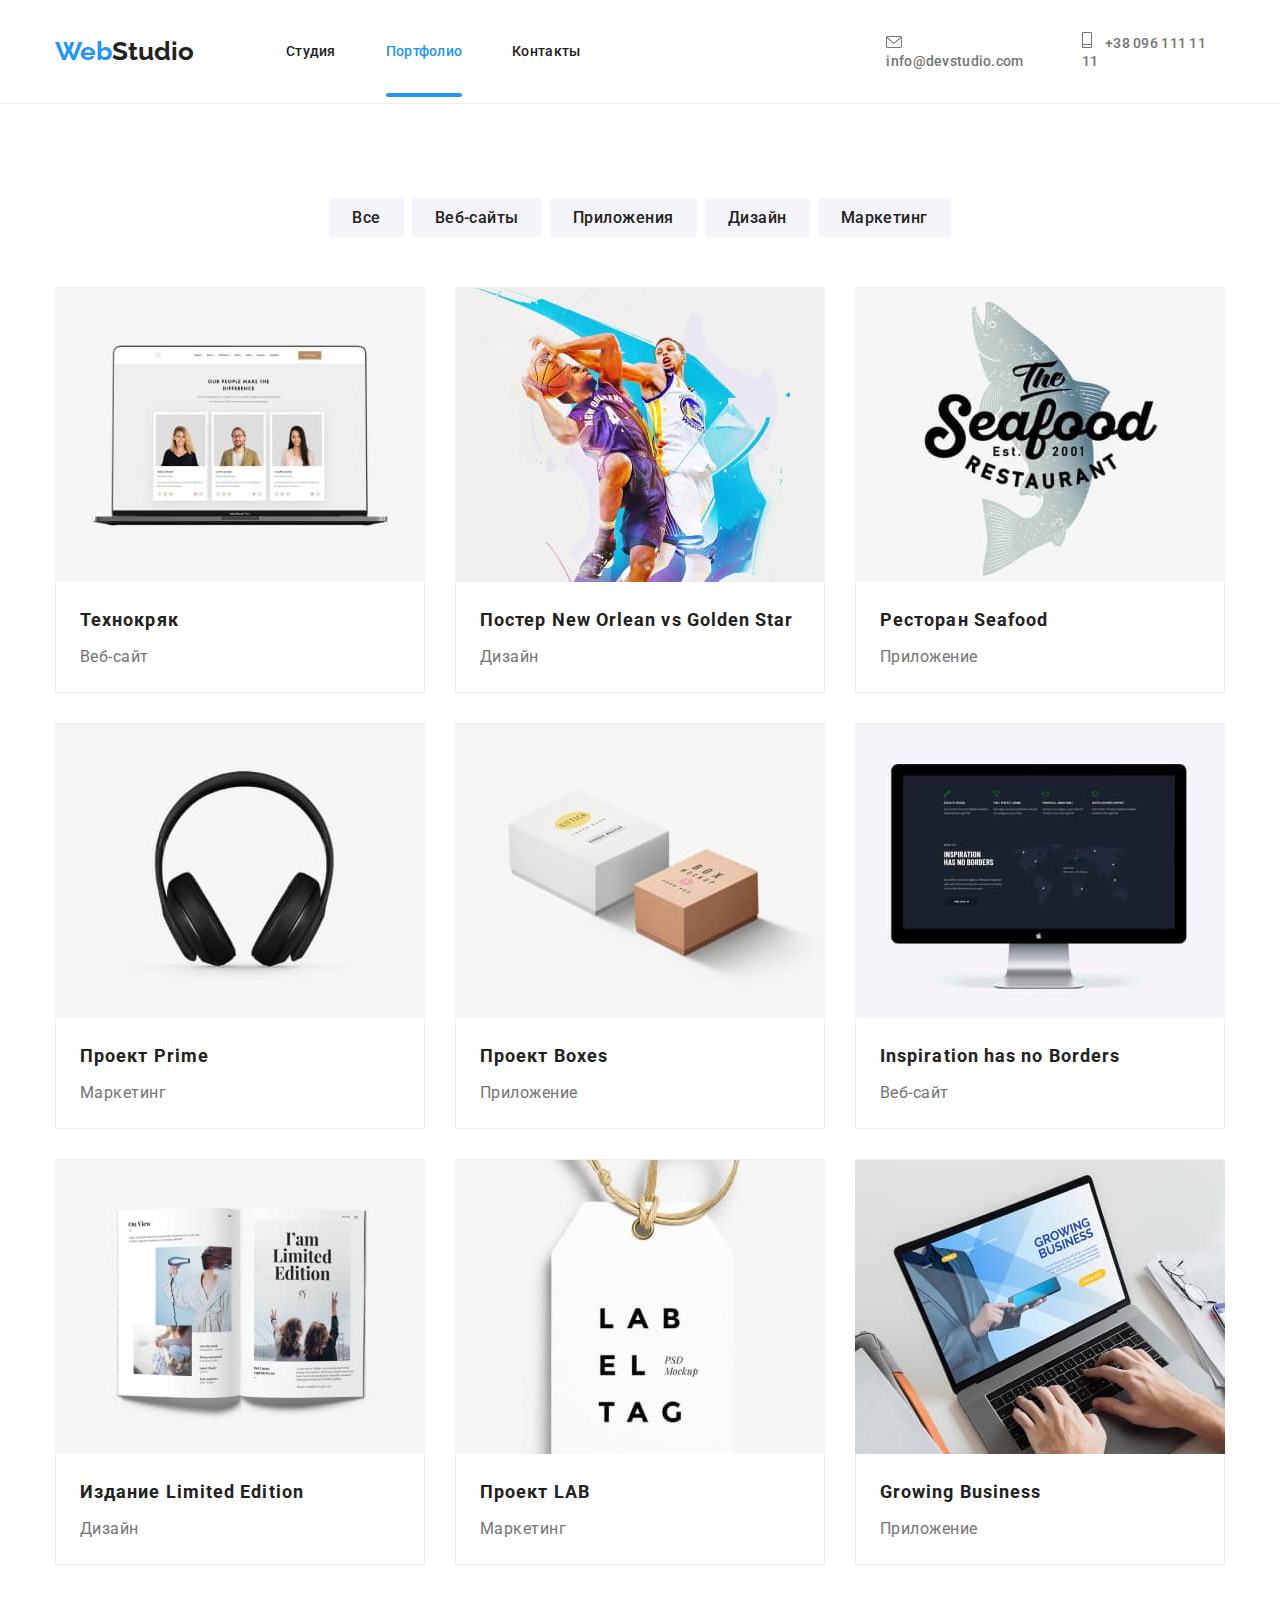
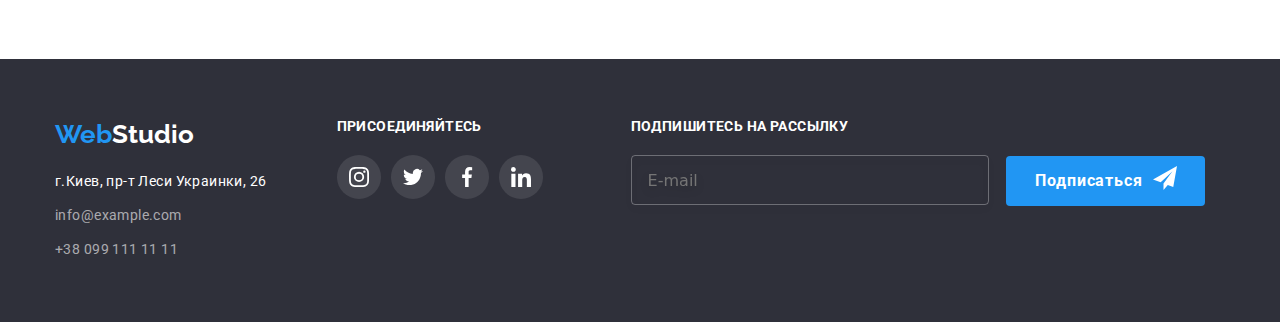
==== commit 83c8f7d4: "pic" ====
--- a/portfolio.html
+++ b/portfolio.html
@@ -9,10 +9,9 @@
 <link rel="preconnect" href="https://fonts.gstatic.com" crossorigin>
 <link href="https://fonts.googleapis.com/css2?family=Raleway:wght@700&family=Roboto:wght@400;500;700;900&display=swap"
     rel="stylesheet">
-    <link rel="stylesheet" href="./css/basic.css">
     <link rel="stylesheet" href="./css/main.min.css">
     <link rel="stylesheet" href="https://cdnjs.cloudflare.com/ajax/libs/modern-normalize/1.1.0/modern-normalize.min.css"/>
-    <link rel="stylesheet" href="./css/style.css">
+    
     <title>Portfolio</title>
 </head>
 
@@ -130,11 +129,18 @@
             <li class="filterResult__item">
                 <a href="" class="filterResult__link">
                     <div class="filterResult__box">
-                        <img class="picture" srcset="
-                                                        ./images-portfolio/img1-450.jpg  450w,
-                                                        ./images-portfolio/img1-900.jpg  900w
-                                                        " src="./images-portfolio/img1-450.jpg" alt="ноутбук транслирует сайт"
-                            sizes="(min-width: 1200px) 33vw, (min-width: 768px) 50vw, 100vw" width="370">
+<picture>
+    <source srcset="./images-portfolio/img1Desk-370.jpg  1x, 
+                            ./images-portfolio/img1Desk-740@2x.jpg 2x" media="(min-width: 1200px)">
+   
+    <source srcset="./images-portfolio/img1Tab-354.jpg  1x, 
+                        ./images-portfolio/img1Tab-708@2x.jpg 2x" 
+                        media="(min-width: 768px)">
+    <source srcset="./images-portfolio/img1Mobile-450.jpg  1x, 
+                        ./images-portfolio/img1Mobile-900@2x.jpg 2x" media="(min-width: 480px)">
+    <img class="picture" src="./images-portfolio/img1Mobile-450.jpg"
+        alt="ноутбук транслирует сайт" >                    
+</picture>
                         <div class="filterResult__overlay">
                             <p class="filterResult__paragraph">Технокряк это современная площадка распространения коронавируса.
                                 Компании
@@ -153,13 +159,16 @@
             <li class="filterResult__item">
                 <a href="" class="filterResult__link">
                     <div class="filterResult__box">
-                        <img class="picture" srcset="
-                                                        ./images-portfolio/img2-450.jpg  450w,
-                                                        ./images-portfolio/img2-900.jpg  900w
-                                                        " src="./images-portfolio/img2-450.jpg"
-                            alt="постер-схватка двух баскетболистов за мяч" width="370"
-                            sizes="(min-width: 1200px) 33vw, (min-width: 768px) 50vw, 100vw">
-                        <div class="filterResult__overlay">
+<picture>
+    <source srcset="./images-portfolio/img2Desk-370.jpg  1x, 
+                            ./images-portfolio/img2Desk-740@2x.jpg 2x" media="(min-width: 1200px)">
+    <source srcset="./images-portfolio/img2Tab-354.jpg  1x, 
+                     ./images-portfolio/img2Tab-708@2x.jpg 2x" media="(min-width: 768px)">
+    <source srcset="./images-portfolio/img2Mobile-450.jpg  1x, 
+                    ./images-portfolio/img2Mobile-900@2x.jpg 2x" media="(min-width: 480px)">
+    <img class="picture" src="./images-portfolio/img2Mobile-450.jpg" alt="постер-схватка двух баскетболистов за мяч">
+</picture>
+<div class="filterResult__overlay">
                             <p class="filterResult__paragraph">Технокряк это современная площадка распространения коронавируса.
                                 Компании
                                 используют
@@ -177,12 +186,17 @@
             <li class="filterResult__item">
                 <a href="" class="filterResult__link">
                     <div class="filterResult__box">
-                        <img class="picture" srcset="
-                                    ./images-portfolio/img3-450.jpg  450w,
-                                    ./images-portfolio/img3-900.jpg  900w
-                                    " src="./images-portfolio/img3-450.jpg" alt="концепт логотипа ресторана" width="370"
-                            sizes="(min-width: 1200px) 33vw, (min-width: 768px) 50vw, 100vw">
-                        <div class="filterResult__overlay">
+<picture>
+    <source srcset="./images-portfolio/img3Desk-370.jpg  1x, 
+                            ./images-portfolio/img3Desk-740@2x.jpg 2x" media="(min-width: 1200px)">
+    
+    <source srcset="./images-portfolio/img3Tab-354.jpg  1x, 
+                        ./images-portfolio/img3Tab-708@2x.jpg 2x" media="(min-width: 768px)">
+    <source srcset="./images-portfolio/img3Mobile-450.jpg  1x, 
+                        ./images-portfolio/img3Mobile-900@2x.jpg 2x" media="(min-width: 480px)">
+    <img class="picture" src="./images-portfolio/img3Mobile-450.jpg" alt="концепт логотипа ресторана">
+</picture>
+         <div class="filterResult__overlay">
                             <p class="filterResult__paragraph">Технокряк это современная площадка распространения коронавируса.
                                 Компании
                                 используют
@@ -200,11 +214,16 @@
             <li class="filterResult__item">
                 <a href="" class="filterResult__link">
                     <div class="filterResult__box">
-                        <img class="picture" srcset="
-                                    ./images-portfolio/img4-450.jpg  450w,
-                                    ./images-portfolio/img4-900.jpg  900w
-                                    " src="./images-portfolio/img4-450.jpg" alt="чорные наушники" width="370"
-                            sizes="(min-width: 1200px) 33vw, (min-width: 768px) 50vw, 100vw">
+        <picture>
+                <source srcset="./images-portfolio/img4Desk-370.jpg  1x, 
+                        ./images-portfolio/img4Desk-740@2x.jpg 2x" media="(min-width: 1200px)">
+                
+                <source srcset="./images-portfolio/img4Tab-354.jpg  1x, 
+                                    ./images-portfolio/img4Tab-708@2x.jpg 2x" media="(min-width: 768px)">
+                <source srcset="./images-portfolio/img4Mobile-450.jpg  1x, 
+                                                ./images-portfolio/img4Mobile-900@2x.jpg 2x" media="(min-width: 480px)">
+                <img class="picture" src="./images-portfolio/img4Mobile-450.jpg" alt="чорные наушники">
+            </picture>
                         <div class="filterResult__overlay">
                             <p class="filterResult__paragraph">Технокряк это современная площадка распространения коронавируса.
                                 Компании
@@ -223,11 +242,15 @@
             <li class="filterResult__item">
                 <a href="" class="filterResult__link">
                     <div class="filterResult__box">
-                        <img class="picture" srcset="
-                                    ./images-portfolio/img5-450.jpg  450w,
-                                    ./images-portfolio/img5-900.jpg  900w
-                                    " src="./images-portfolio/img5-450.jpg" alt="две коробки" width="370"
-                            sizes="(min-width: 1200px) 33vw, (min-width: 768px) 50vw, 100vw">
+                        <picture>
+    <source srcset="./images-portfolio/img5Desk-370.jpg  1x, 
+                         ./images-portfolio/img5Desk-740@2x.jpg 2x" media="(min-width: 1200px)">
+    <source srcset="./images-portfolio/img5Tab-354.jpg  1x, 
+                     ./images-portfolio/img5Tab-708@2x.jpg 2x" media="(min-width: 768px)">
+    <source srcset="./images-portfolio/img5Mobile-450.jpg  1x, 
+                         ./images-portfolio/img5Mobile-900@2x.jpg 2x" media="(min-width: 480px)">
+    <img class="picture" src="./images-portfolio/img5Mobile-450.jpg" alt="две коробки">
+</picture>
                         <div class="filterResult__overlay">
                             <p class="filterResult__paragraph">Технокряк это современная площадка распространения коронавируса.
                                 Компании
@@ -246,11 +269,15 @@
             <li class="filterResult__item">
                 <a href="" class="filterResult__link">
                     <div class="filterResult__box">
-                        <img class="picture" srcset="
-                                    ./images-portfolio/img6-450.jpg  450w,
-                                    ./images-portfolio/img6-900.jpg  900w
-                                    " src="./images-portfolio/img6-450.jpg" alt="монитор транслирует сайт" width="370"
-                            sizes="(min-width: 1200px) 33vw, (min-width: 768px) 50vw, 100vw">
+                                     <picture>
+    <source srcset="./images-portfolio/img6Desk-370.jpg  1x, 
+                         ./images-portfolio/img6Desk-740@2x.jpg 2x" media="(min-width: 1200px)">
+    <source srcset="./images-portfolio/img6Tab-354.jpg  1x, 
+                     ./images-portfolio/img6Tab-708@2x.jpg 2x" media="(min-width: 768px)">
+<source srcset="./images-portfolio/img6Mobile-450.jpg  1x, 
+                     ./images-portfolio/img6Mobile-900@2x.jpg 2x" media="(min-width: 480px)">
+    <img class="picture" src="./images-portfolio/img6Mobile-450.jpg" alt="монитор транслирует сайт">
+</picture>           
                         <div class="filterResult__overlay">
                             <p class="filterResult__paragraph">Технокряк это современная площадка распространения коронавируса.
                                 Компании
@@ -269,11 +296,15 @@
             <li class="filterResult__item">
                 <a href="" class="filterResult__link">
                     <div class="filterResult__box">
-                        <img class="picture" srcset="
-                                    ./images-portfolio/img7-450.jpg  450w,
-                                    ./images-portfolio/img7-900.jpg  900w
-                                    " src="./images-portfolio/img7-450.jpg" alt=" концепт статьи в журнале" width="370"
-                            sizes="(min-width: 1200px) 33vw, (min-width: 768px) 50vw, 100vw">
+    <picture>
+        <source srcset="./images-portfolio/img7Desk-370.jpg  1x, 
+                             ./images-portfolio/img7Desk-740@2x.jpg 2x" media="(min-width: 1200px)">
+    <source srcset="./images-portfolio/img7Tab-354.jpg  1x, 
+                     ./images-portfolio/img7Tab-708@2x.jpg 2x" media="(min-width: 768px)">
+    <source srcset="./images-portfolio/img7Mobile-450.jpg  1x, 
+                         ./images-portfolio/img7Mobile-900@2x.jpg 2x" media="(min-width: 480px)">
+    <img class="picture" src="./images-portfolio/img7Mobile-450.jpg" alt=" концепт статьи в журнале">
+</picture>
                         <div class="filterResult__overlay">
                             <p class="filterResult__paragraph">Технокряк это современная площадка распространения коронавируса.
                                 Компании
@@ -292,11 +323,16 @@
             <li class="filterResult__item">
                 <a href="" class="filterResult__link">
                     <div class="filterResult__box">
-                        <img class="picture" srcset="
-                                    ./images-portfolio/img8-450.jpg  450w,
-                                    ./images-portfolio/img8-900.jpg  900w
-                                    " src="./images-portfolio/img8-450.jpg" alt="бирка" width="370"
-                            sizes="(min-width: 1200px) 33vw, (min-width: 768px) 50vw, 100vw">
+    <picture>
+    <source srcset="./images-portfolio/img8Desk-370.jpg  1x, 
+                         ./images-portfolio/img8Desk-740@2x.jpg 2x" media="(min-width: 1200px)">
+    
+    <source srcset="./images-portfolio/img8Tab-354.jpg  1x, 
+                     ./images-portfolio/img8Tab-708@2x.jpg 2x" media="(min-width: 768px)">
+    <source srcset="./images-portfolio/img8Mobile-450.jpg  1x, 
+                         ./images-portfolio/img8Mobile-900@2x.jpg 2x" media="(min-width: 480px)">
+    <img class="picture" src="./images-portfolio/img8Mobile-450.jpg" alt="бирка">
+</picture>            
                         <div class="filterResult__overlay">
                             <p class="filterResult__paragraph">Технокряк это современная площадка распространения коронавируса.
                                 Компании
@@ -315,11 +351,17 @@
             <li class="filterResult__item">
                 <a href="" class="filterResult__link">
                     <div class="filterResult__box">
-                        <img class="picture" srcset="
-                                    ./images-portfolio/img9-450.jpg  450w,
-                                    ./images-portfolio/img9-900.jpg  900w
-                                    " src="./images-portfolio/img9-450.jpg" alt="работа на ноутбуке" width="370"
-                            sizes="(min-width: 1200px) 33vw, (min-width: 768px) 50vw, 100vw">
+                            <picture>
+        <source srcset="./images-portfolio/img9Desk-370.jpg  1x, 
+                        ./images-portfolio/img9Desk-740@2x.jpg 2x"
+            media="(min-width: 1200px)">                     
+        <source srcset="./images-portfolio/img9Tab-354.jpg  1x, 
+                    ./images-portfolio/img9Tab-708@2x.jpg 2x" media="(min-width: 768px)">
+        <source srcset="./images-portfolio/img9Mobile-450.jpg  1x, 
+                    ./images-portfolio/img9Mobile-900@2x.jpg 2x"
+            media="(min-width: 480px)">
+                                <img class="picture" src="./images-portfolio/img9Mobile-450.jpg" alt="работа на ноутбуке">
+                            </picture>
                         <div class="filterResult__overlay">
                             <p class="filterResult__paragraph">Технокряк это современная площадка распространения коронавируса.
                                 Компании
--- a/css/main.min.css
+++ b/css/main.min.css
@@ -1,2 +1,2 @@
-.navigation__link,.contact .contact__link,.mobileNav__link,.hero__title,.advantages__title,.advantages__paragraph,.services__title,.variation__paragraph,.staff__title,.profile__name,.profile__job,.clients__title,.address,.footerContact__link,.joint__title,.footerLabel,.modal__title,.modal__label,.modal__textarea,.modal__paragraph,.filterResult__paragraph,.filterResult__title,.filterResult__category{font-family:'Roboto', sans-serif;color:#757575;font-style:normal;letter-spacing:0.03em;font-size:14px;line-height:1.8}.logo,.footerLogo__link{font-family:'Raleway', sans-serif;font-weight:700;font-size:26px;line-height:1.2}.hero__title,.modal__title,.visuallyHidden,.advantages__title,.services__title,.staff__title,.clients__title,.filterResult__title,.profile__name,.joint__title{color:#212121;margin:0 auto}.navigation,.contact,.mobileNav,.advantages,.variation,.profile,.nav,.group,.footerContact,.footerNav,.buttonList,.filterResult{list-style:none;-webkit-box-align:baseline;-ms-flex-align:baseline;align-items:baseline}.logo,.navigation__link,.contact .contact__link,.mobileNav__link,.nav__link,.group__link,.footerLogo__link,.footerContact__link,.footerNav__link,.filterResult__link{text-decoration:none;-webkit-box-align:center;-ms-flex-align:center;align-items:center}.headerContainer,.heroListContainer,.servicesContainer,.staffContainer,.clientsContainer,.footerContainer,.portfolioContainer{padding-left:15px;padding-right:15px;margin-left:auto;margin-right:auto}@media screen and (min-width: 480px){.headerContainer,.heroListContainer,.servicesContainer,.staffContainer,.clientsContainer,.footerContainer,.portfolioContainer{width:480px}}@media screen and (min-width: 768px){.headerContainer,.heroListContainer,.servicesContainer,.staffContainer,.clientsContainer,.footerContainer,.portfolioContainer{width:768px}}@media screen and (min-width: 1200px){.headerContainer,.heroListContainer,.servicesContainer,.staffContainer,.clientsContainer,.footerContainer,.portfolioContainer{width:1200px}}.heroList,.services,.staff,.clients,.portfolio{padding-top:94px;padding-bottom:94px}.variation__item,.profile__pic{display:-webkit-box;display:-ms-flexbox;display:flex}.visuallyHidden{position:absolute;white-space:nowrap;width:1px;height:1px;overflow:hidden;border:0;padding:0;clip:rect(0 0 0 0);-webkit-clip-path:inset(50%);clip-path:inset(50%);margin:-1px}.modal__textarea::-webkit-input-placeholder{color:rgba(117,117,117,0.5)}.modal__textarea:-ms-input-placeholder{color:rgba(117,117,117,0.5)}.modal__textarea::-ms-input-placeholder{color:rgba(117,117,117,0.5)}.modal__textarea::placeholder{color:rgba(117,117,117,0.5)}.header{position:relative}@media screen and (max-width: 767px){.header{padding-top:16px;padding-bottom:16px}}@media screen and (min-width: 768px){.header{padding:21px 0}}@media screen and (min-width: 1200px){.header{padding:32px 0}}.headerContainer{display:-webkit-box;display:-ms-flexbox;display:flex;-webkit-box-align:center;-ms-flex-align:center;align-items:center;-webkit-box-pack:justify;-ms-flex-pack:justify;justify-content:space-between}@media screen and (max-width: 767px){.logoBox.is-open{visibility:hidden}}.logo{font-size:24px;line-height:1.16;color:#212121}@media screen and (min-width: 768px){.logo{margin-right:87px}}@media screen and (min-width: 1200px){.logo{font-size:26px;line-height:1.19;margin-right:92px}}.logo__accent-color{color:#2196f3}.buttonMobile{display:-webkit-inline-box;display:-ms-inline-flexbox;display:inline-flex;padding:0;margin:0;border:none;background-color:transparent;cursor:pointer;-webkit-transition-property:color;transition-property:color;-webkit-transition-duration:250ms;transition-duration:250ms;-webkit-transition-timing-function:cubic-bezier(0.4, 0, 0.2, 1);transition-timing-function:cubic-bezier(0.4, 0, 0.2, 1)}.buttonMobile:hover,.buttonMobile:focus{fill:#2196f3;-webkit-transition-property:color;transition-property:color;-webkit-transition-duration:250ms;transition-duration:250ms;-webkit-transition-timing-function:cubic-bezier(0.4, 0, 0.2, 1);transition-timing-function:cubic-bezier(0.4, 0, 0.2, 1)}@media screen and (min-width: 768px){.buttonMobile{display:none}}.modalMenuContainer .buttonMobile--position{padding:10px 15px 0 385px;position:fixed;right:15px}.navBox{display:-webkit-box;display:-ms-flexbox;display:flex;-webkit-box-align:center;-ms-flex-align:center;align-items:center}.modalMenuContainer{display:-webkit-box;display:-ms-flexbox;display:flex}@media screen and (max-width: 767px){.modalMenuContainer{display:block;padding-left:40px;padding-right:15px;margin-left:auto;margin-right:auto;width:100vw;height:100vh}}@media screen and (max-width: 767px){.mobileMenu{position:fixed;top:0;left:0;width:100vw;height:100vh;margin:0;background-color:#fff;z-index:999;-webkit-transform:translateY(-100%);transform:translateY(-100%);-webkit-transition:-webkit-transform 250ms ease-in-out;transition:-webkit-transform 250ms ease-in-out;transition:transform 250ms ease-in-out;transition:transform 250ms ease-in-out, -webkit-transform 250ms ease-in-out}}@media screen and (min-width: 768px){.mobileMenu{display:-webkit-box;display:-ms-flexbox;display:flex}}.mobileMenu.is-open{-webkit-transform:translateY(0);transform:translateY(0)}.navigation{-webkit-transition-property:color;transition-property:color;-webkit-transition-duration:250ms;transition-duration:250ms;-webkit-transition-timing-function:cubic-bezier(0.4, 0, 0.2, 1);transition-timing-function:cubic-bezier(0.4, 0, 0.2, 1)}@media screen and (max-width: 767px){.navigation{padding:0;padding-top:48px;margin-top:0;margin-bottom:37.94vh}}@media screen and (min-width: 768px){.navigation{display:-webkit-box;display:-ms-flexbox;display:flex;margin:0;padding:0}}.navigation__link{font-weight:500;font-size:40px;line-height:1.17;letter-spacing:0.02em}@media screen and (min-width: 768px){.navigation__link{font-size:14px;line-height:1.14}}.navigation__link:hover,.navigation__link:focus{color:#2196f3;-webkit-transition-property:color;transition-property:color;-webkit-transition-duration:250ms;transition-duration:250ms;-webkit-transition-timing-function:cubic-bezier(0.4, 0, 0.2, 1);transition-timing-function:cubic-bezier(0.4, 0, 0.2, 1)}@media screen and (max-width: 767px){.navigation__item:not(:last-child){margin-bottom:32px}}@media screen and (min-width: 768px){.navigation__item:not(:first-child){margin-left:50px}}.navigation__link{position:relative;color:#212121}@media screen and (min-width: 768px){.navigation__link{padding:36px 0}}@media screen and (min-width: 1200px){.navigation__link{padding:38px 0}}@media screen and (min-width: 768px){.navigation__link--current::after{content:'';display:block;position:absolute;background-color:#2196f3;width:100%;height:4px;border-radius:4px;bottom:0;right:0;opacity:1}}.navigation__link--currColor{color:#2196f3}.contact{padding:0;margin:0;-webkit-transition-property:color;transition-property:color;-webkit-transition-duration:250ms;transition-duration:250ms;-webkit-transition-timing-function:cubic-bezier(0.4, 0, 0.2, 1);transition-timing-function:cubic-bezier(0.4, 0, 0.2, 1)}@media screen and (max-width: 767px){.contact{position:fixed;bottom:134px}}@media screen and (min-width: 768px){.contact{margin-left:84px}}@media screen and (min-width: 1200px){.contact{display:-webkit-box;display:-ms-flexbox;display:flex;margin-left:306px}}.contact .contact__link{font-weight:500;letter-spacing:0.02em;-webkit-transition-property:color;transition-property:color;-webkit-transition-duration:250ms;transition-duration:250ms;-webkit-transition-timing-function:cubic-bezier(0.4, 0, 0.2, 1);transition-timing-function:cubic-bezier(0.4, 0, 0.2, 1)}.contact .contact__link:hover,.contact .contact__link:focus{color:#2196f3;-webkit-transition-property:color;transition-property:color;-webkit-transition-duration:250ms;transition-duration:250ms;-webkit-transition-timing-function:cubic-bezier(0.4, 0, 0.2, 1);transition-timing-function:cubic-bezier(0.4, 0, 0.2, 1)}.contact .contact__link--tel{font-size:34px;line-height:1.17;color:#2196f3}.contact .contact__link--email{font-size:24px;line-height:1.16}@media screen and (min-width: 768px){.contact .contact__link{font-size:12px;line-height:1.16;color:#757575}}@media screen and (min-width: 1200px){.contact .contact__link{font-size:14px;line-height:1.14;color:#757575}}@media screen and (max-width: 767px){.contact--direction{display:-webkit-inline-box;display:-ms-inline-flexbox;display:inline-flex;-webkit-box-orient:vertical;-webkit-box-direction:reverse;-ms-flex-direction:column-reverse;flex-direction:column-reverse}.contact__item:not(:last-child){margin-top:32px}}@media screen and (max-width: 1199px){.contact__item:not(:last-child){margin-bottom:10px}}@media screen and (min-width: 1200px){.contact__item:not(:first-child){margin-left:30px}}.contact__icon{width:16px;height:12px;margin:0;margin-right:10px;fill:currentColor}@media screen and (max-width: 767px){.contact__icon{display:none}}@media screen and (max-width: 1199px){.contact__icon{width:14px;height:10px}}.contact__icon--size{width:10px;height:16px}@media screen and (max-width: 1199px){.contact__icon--size{width:10px;height:14px}}.mobileNav{position:fixed;bottom:0;display:-webkit-box;display:-ms-flexbox;display:flex;-webkit-box-align:center;-ms-flex-align:center;align-items:center;padding:0;padding-bottom:6.04vh;margin:0;margin-top:8.05vh}@media screen and (min-width: 768px){.mobileNav{display:none}}.mobileNav__link{color:#2196f3;font-weight:500;font-size:18px;line-height:1.22;letter-spacing:0.02em}.mobileNav__icon{border:1px solid rgba(33,33,33,0.2);-webkit-transform:rotate(90deg);transform:rotate(90deg)}.hero{background-image:-webkit-gradient(linear, left top, right top, from(rgba(47,48,58,0.4)), to(rgba(47,48,58,0.4))),url("../images/hero-pic-mobile.jpg");background-image:linear-gradient(to right, rgba(47,48,58,0.4), rgba(47,48,58,0.4)),url("../images/hero-pic-mobile.jpg");background-repeat:no-repeat;background-position:center;background-size:cover;padding:118px 60px;text-align:center;background-color:#2f303a}@media screen and (min-width: 1200px){.hero{padding-top:180px;padding-bottom:220px}}@media (min-device-pixel-ratio: 2), (-webkit-min-device-pixel-ratio: 2), (min-resolution: 192dpi), (min-resolution: 2dppx){.hero{background-image:-webkit-gradient(linear, left top, right top, from(rgba(47,48,58,0.4)), to(rgba(47,48,58,0.4))),url("../images/hero-pic-mobile@2x.jpg");background-image:linear-gradient(to right, rgba(47,48,58,0.4), rgba(47,48,58,0.4)),url("../images/hero-pic-mobile@2x.jpg")}}@media screen and (min-width: 768px){.hero{background-image:-webkit-gradient(linear, left top, right top, from(rgba(47,48,58,0.4)), to(rgba(47,48,58,0.4))),url("../images/hero-pic-tablet.jpg");background-image:linear-gradient(to right, rgba(47,48,58,0.4), rgba(47,48,58,0.4)),url("../images/hero-pic-tablet.jpg")}}@media screen and (min-width: 768px) and (min-device-pixel-ratio: 2), screen and (min-width: 768px) and (-webkit-min-device-pixel-ratio: 2), screen and (min-width: 768px) and (min-resolution: 192dpi), screen and (min-width: 768px) and (min-resolution: 2dppx){.hero{background-image:-webkit-gradient(linear, left top, right top, from(rgba(47,48,58,0.4)), to(rgba(47,48,58,0.4))),url("../images/hero-pic-tablet@2x.jpg");background-image:linear-gradient(to right, rgba(47,48,58,0.4), rgba(47,48,58,0.4)),url("../images/hero-pic-tablet@2x.jpg")}}@media screen and (min-width: 1200px){.hero{background-image:-webkit-gradient(linear, left top, right top, from(rgba(47,48,58,0.4)), to(rgba(47,48,58,0.4))),url("../images/hero-pic-desktop.jpg");background-image:linear-gradient(to right, rgba(47,48,58,0.4), rgba(47,48,58,0.4)),url("../images/hero-pic-desktop.jpg")}}@media screen and (min-width: 1200px) and (min-device-pixel-ratio: 2), screen and (min-width: 1200px) and (-webkit-min-device-pixel-ratio: 2), screen and (min-width: 1200px) and (min-resolution: 192dpi), screen and (min-width: 1200px) and (min-resolution: 2dppx){.hero{background-image:-webkit-gradient(linear, left top, right top, from(rgba(47,48,58,0.4)), to(rgba(47,48,58,0.4))),url("../images/hero-pic-desktop@2x.jpg");background-image:linear-gradient(to right, rgba(47,48,58,0.4), rgba(47,48,58,0.4)),url("../images/hero-pic-desktop@2x.jpg")}}.hero__title{margin-bottom:30px;font-weight:900;font-size:26px;line-height:1.61;text-align:center;letter-spacing:0.06em;text-transform:uppercase;color:#fff}@media screen and (min-width: 1200px){.hero__title{font-size:44px;line-height:1.36}}.button{padding:10px 32px;border-radius:4px;border:none;font-family:'Roboto', sans-serif;color:#fff;background-color:#2196f3;font-weight:700;font-style:normal;font-size:16px;line-height:1.9;letter-spacing:0.06em;cursor:pointer}@media screen and (max-width: 1199px){.heroList{padding-top:60px;padding-bottom:60px}}.advantages{margin:0;padding:0}@media screen and (min-width: 768px){.advantages{display:-webkit-box;display:-ms-flexbox;display:flex;-ms-flex-wrap:wrap;flex-wrap:wrap;margin:-15px}}@media screen and (min-width: 1200px){.advantages{-webkit-box-pack:space-evenly;-ms-flex-pack:space-evenly;justify-content:space-evenly;margin:0}}@media screen and (min-width: 768px) and (max-width: 1199px){.advantages .advantages__item{margin:15px}}@media screen and (max-width: 767px){.advantages__item:not(:last-child){margin-bottom:30px}}@media screen and (min-width: 1200px){.advantages__item:not(:first-child){margin-left:30px}}.icon{height:120px;margin-bottom:30px;background-color:#f5f4fa;border-radius:4px;display:-webkit-box;display:-ms-flexbox;display:flex;-webkit-box-pack:center;-ms-flex-pack:center;justify-content:center;-webkit-box-align:center;-ms-flex-align:center;align-items:center}@media screen and (min-width: 480px) and (max-width: 767px){.icon .icon__svg{width:450px}}@media screen and (min-width: 768px) and (max-width: 1199px){.icon .icon__svg{width:354px}}.advantages__title{margin-bottom:10px;font-weight:700;font-size:14px;line-height:1.14;text-transform:uppercase}@media screen and (max-width: 767px){.advantages__title{text-align:center}}.advantages__paragraph{margin-top:0;margin-bottom:0;font-size:14px;line-height:1.71}@media screen and (min-width: 480px){.advantages__paragraph{width:450px}}@media screen and (min-width: 768px){.advantages__paragraph{width:354px}}@media screen and (max-width: 478px), (min-width: 1200px){.advantages__paragraph{width:270px}}.services{padding-top:0}@media screen and (max-width: 1199px){.services{display:none}}.services__title{margin-bottom:50px;font-weight:700;font-size:28px;line-height:1.17;text-align:center}@media screen and (min-width: 1200px){.services__title{font-size:36px;line-height:1.16}}.variation{display:-webkit-box;display:-ms-flexbox;display:flex;-webkit-box-pack:space-evenly;-ms-flex-pack:space-evenly;justify-content:space-evenly;margin:0;padding:0}.variation__item:not(:first-child){margin-left:30px}.frontTextBlock{position:relative}.frontTextBlock::before{display:inline-block;position:absolute;bottom:0;left:0;content:'';width:370px;height:70px;background-color:rgba(47,48,58,0.8)}.variation__paragraph{margin:0;padding:0;font-weight:700;font-size:14px;line-height:1.14;text-transform:uppercase;color:#fff;position:absolute;left:83px;bottom:27px}.staff{background-color:#f5f4fa}@media screen and (max-width: 1199px){.staff{padding-top:60px;padding-bottom:60px}}.staff__title{padding:0;margin-bottom:30px;font-weight:700;font-size:28px;line-height:1.17;text-align:center}@media screen and (min-width: 1200px){.staff__title{margin-bottom:50px}}@media screen and (min-width: 1200px){.staff__title{font-size:36px;line-height:1.16}}.profile{margin:0;padding:0}@media screen and (min-width: 768px){.profile{display:-webkit-box;display:-ms-flexbox;display:flex;-ms-flex-wrap:wrap;flex-wrap:wrap;margin:-15px}}@media screen and (min-width: 1200px){.profile{-webkit-box-pack:space-evenly;-ms-flex-pack:space-evenly;justify-content:space-evenly;display:-webkit-box;display:-ms-flexbox;display:flex;margin:0;padding:0}}@media screen and (min-width: 768px) and (max-width: 1199px){.profile .profile__card{margin:15px}}.profile__card{background-color:#fff;margin:0;padding:0;-webkit-box-shadow:0px 1px 3px rgba(0,0,0,0.12),0px 1px 1px rgba(0,0,0,0.14),0px 2px 1px rgba(0,0,0,0.2);box-shadow:0px 1px 3px rgba(0,0,0,0.12),0px 1px 1px rgba(0,0,0,0.14),0px 2px 1px rgba(0,0,0,0.2);border-radius:0px 0px 4px 4px}@media screen and (max-width: 767px){.profile__card:not(:last-child){margin-bottom:30px}}@media screen and (min-width: 1200px){.profile__card:not(:first-child){margin-left:30px}}.profile__pic{min-width:270px}@media screen and (min-width: 480px){.profile__pic{width:450px}}@media screen and (min-width: 768px){.profile__pic{width:354px}}@media screen and (min-width: 1200px){.profile__pic{width:270px}}.profile__info{margin:0;padding-top:30px;padding-bottom:24px}@media screen and (min-width: 1200px){.profile__info{padding-bottom:30px}}.profile__name{margin-bottom:10px;font-weight:500;font-size:16px;line-height:1.2;text-align:center}.profile__job{margin:0;font-size:16px;line-height:1.2;text-align:center;margin-bottom:16px}.nav{display:-webkit-box;display:-ms-flexbox;display:flex;padding:0;margin:0;-webkit-box-pack:center;-ms-flex-pack:center;justify-content:center}.nav__item:not(:first-child){margin-left:10px}.nav__link{display:-webkit-box;display:-ms-flexbox;display:flex;width:44px;height:44px;border-radius:30px;-webkit-box-pack:center;-ms-flex-pack:center;justify-content:center;padding:12px;color:#afb1b8;-webkit-transition-property:background-color color;transition-property:background-color color;-webkit-transition-duration:250ms;transition-duration:250ms;-webkit-transition-timing-function:cubic-bezier(0.4, 0, 0.2, 1);transition-timing-function:cubic-bezier(0.4, 0, 0.2, 1)}.nav__link:hover,.nav__link:focus{background-color:#2196f3;color:#fff;-webkit-transition-property:background-color color;transition-property:background-color color;-webkit-transition-duration:250ms;transition-duration:250ms;-webkit-transition-timing-function:cubic-bezier(0.4, 0, 0.2, 1);transition-timing-function:cubic-bezier(0.4, 0, 0.2, 1)}.nav__icon{fill:currentColor}@media screen and (max-width: 1199px){.clients{padding-top:60px;padding-bottom:60px}}.clients__title{margin-bottom:30px;font-weight:700;font-size:28px;line-height:1.17;text-align:center}@media screen and (min-width: 1200px){.clients__title{margin-bottom:50px}}@media screen and (min-width: 1200px){.clients__title{font-size:36px;line-height:1.16}}.group{display:-webkit-box;display:-ms-flexbox;display:flex;-webkit-box-pack:center;-ms-flex-pack:center;justify-content:center;padding:0}@media screen and (max-width: 1199px){.group{-ms-flex-wrap:wrap;flex-wrap:wrap;margin:-15px}}@media screen and (min-width: 1200px){.group{margin:0}}@media screen and (min-width: 1200px){.group__item:not(:first-child){margin-left:30px}}@media screen and (max-width: 1199px){.group__item{margin:15px}}.group__link{display:-webkit-box;display:-ms-flexbox;display:flex;height:92px;width:210px;padding:16px 52px;border:1px solid #afb1b8;border-radius:4px;-webkit-box-pack:center;-ms-flex-pack:center;justify-content:center;color:#afb1b8;-webkit-transition-property:background-color color;transition-property:background-color color;-webkit-transition-duration:250ms;transition-duration:250ms;-webkit-transition-timing-function:cubic-bezier(0.4, 0, 0.2, 1);transition-timing-function:cubic-bezier(0.4, 0, 0.2, 1)}@media screen and (min-width: 768px){.group__link{width:226px}}@media screen and (min-width: 1200px){.group__link{width:170px;padding:16px 32px}}.group__link:hover,.group__link:focus{border-color:#2196f3;color:#2196f3;-webkit-transition-property:background-color color;transition-property:background-color color;-webkit-transition-duration:250ms;transition-duration:250ms;-webkit-transition-timing-function:cubic-bezier(0.4, 0, 0.2, 1);transition-timing-function:cubic-bezier(0.4, 0, 0.2, 1)}.group__icon{fill:currentColor}.footer{background-color:#2f303a;padding:60px 0}.footerBlock{margin:0;padding:0}@media screen and (min-width: 1200px){.footerBlock{display:-webkit-box;display:-ms-flexbox;display:flex}}.footerLogo{margin-bottom:20px;display:-webkit-box;display:-ms-flexbox;display:flex}@media screen and (max-width: 1199px){.footerLogo{-webkit-box-pack:center;-ms-flex-pack:center;justify-content:center}}.footerLogo__accent-color{color:#2196f3}.footerLogo__reverse-color{color:#fff}@media screen and (min-width: 768px){.footerLogoAddJoint{display:-webkit-box;display:-ms-flexbox;display:flex}}@media screen and (min-width: 768px) and (max-width: 1199px){.footerLogoAddJoint{padding-left:76px}}.address{color:#fff;font-style:normal;font-weight:normal;font-size:14px;line-height:1.7}@media screen and (max-width: 1199px){.address{text-align:center}}.address__paragraph{margin-top:0;margin-bottom:8px}@media screen and (max-width: 1199px){.address__paragraph{text-align:center}}@media screen and (min-width: 1200px){.address__paragraph{margin-bottom:9px}}.footerContact{margin:0;padding:0}.footerContact__item{margin-bottom:8px}@media screen and (min-width: 1200px){.footerContact__item{margin-bottom:9px}}.footerContact__link{color:#ffffff99;-webkit-transition-property:color;transition-property:color;-webkit-transition-duration:250ms;transition-duration:250ms;-webkit-transition-timing-function:cubic-bezier(0.4, 0, 0.2, 1);transition-timing-function:cubic-bezier(0.4, 0, 0.2, 1)}.footerContact__link:hover,.footerContact__link:focus{color:#2196f3;-webkit-transition-property:color;transition-property:color;-webkit-transition-duration:250ms;transition-duration:250ms;-webkit-transition-timing-function:cubic-bezier(0.4, 0, 0.2, 1);transition-timing-function:cubic-bezier(0.4, 0, 0.2, 1)}@media screen and (min-width: 768px){.joint{margin-left:165px}}@media screen and (min-width: 1200px){.joint{margin-left:70px}}.joint__title{margin-bottom:20px;font-weight:700;font-size:14px;line-height:1.14;text-transform:uppercase;color:#ffffff}@media screen and (max-width: 767px){.joint__title{margin-top:60px;text-align:center}}.footerNav{display:-webkit-box;display:-ms-flexbox;display:flex;-webkit-box-pack:center;-ms-flex-pack:center;justify-content:center;padding:0;margin:0;margin-bottom:60px}.footerNav__item:not(:first-child){margin-left:10px}.footerNav__link{display:-webkit-box;display:-ms-flexbox;display:flex;width:44px;height:44px;border-radius:30px;-webkit-box-pack:center;-ms-flex-pack:center;justify-content:center;padding:12px;color:#fff;background:rgba(255,255,255,0.1);-webkit-transition-property:background-color;transition-property:background-color;-webkit-transition-duration:250ms;transition-duration:250ms;-webkit-transition-timing-function:cubic-bezier(0.4, 0, 0.2, 1);transition-timing-function:cubic-bezier(0.4, 0, 0.2, 1)}.footerNav__link:hover,.footerNav__link:focus{background-color:#2196f3;-webkit-transition-property:background-color;transition-property:background-color;-webkit-transition-duration:250ms;transition-duration:250ms;-webkit-transition-timing-function:cubic-bezier(0.4, 0, 0.2, 1);transition-timing-function:cubic-bezier(0.4, 0, 0.2, 1)}.footerNav__icon{fill:currentColor}@media screen and (min-width: 768px) and (max-width: 1199px){.footerForm{margin-top:60px}}@media screen and (min-width: 1200px){.footerForm{margin-left:88px}}.footerLabel{display:-webkit-box;display:-ms-flexbox;display:flex;margin-bottom:20px;font-weight:700;font-size:14px;line-height:1.14;text-transform:uppercase;color:#fff}@media screen and (max-width: 1199px){.footerLabel{-webkit-box-pack:center;-ms-flex-pack:center;justify-content:center}}@media screen and (min-width: 768px) and (max-width: 1199px){.footerInputBox{display:-webkit-box;display:-ms-flexbox;display:flex;-webkit-box-pack:center;-ms-flex-pack:center;justify-content:center}}.footerInput{width:450px;height:50px;padding-left:16px;margin:0;color:#fff;border:1px solid rgba(255,255,255,0.3);-webkit-filter:drop-shadow(0px 4px 4px rgba(0,0,0,0.15));filter:drop-shadow(0px 4px 4px rgba(0,0,0,0.15));border-radius:4px;background-color:transparent}@media screen and (max-width: 479px){.footerInput{width:100%}}@media screen and (max-width: 1199px){.footerInput{display:-webkit-box;display:-ms-flexbox;display:flex;-webkit-box-pack:center;-ms-flex-pack:center;justify-content:center;margin:0 auto}}@media screen and (min-width: 1200px){.footerInput{width:358px}}.footerButton{display:-webkit-box;display:-ms-flexbox;display:flex;-webkit-box-pack:center;-ms-flex-pack:center;justify-content:center;margin:0 auto;padding-top:10px;padding-left:29px;padding-right:28px;padding-bottom:10px;border-radius:4px;border:none;font-family:'Roboto', sans-serif;color:#fff;background-color:#2196f3;font-weight:700;font-style:normal;font-size:16px;line-height:1.9;letter-spacing:0.06em;cursor:pointer}@media screen and (max-width: 1199px){.footerButton{margin-top:20px}}@media screen and (min-width: 1200px){.footerButton{display:-webkit-inline-box;display:-ms-inline-flexbox;display:inline-flex;margin-left:12px}}.footerButton__icon{margin-left:10px}.backdrop{display:-webkit-box;display:-ms-flexbox;display:flex;background:rgba(0,0,0,0.2);position:fixed;left:0;top:0;right:0;bottom:0;-webkit-transition-duration:250ms;transition-duration:250ms;-webkit-transition-timing-function:cubic-bezier(0.4, 0, 0.2, 1);transition-timing-function:cubic-bezier(0.4, 0, 0.2, 1);overflow-y:scroll}.is-hidden{opacity:0;pointer-events:none}.modal{position:absolute;top:50%;left:50%;-webkit-transform:translate(-50%, -50%);transform:translate(-50%, -50%);width:90vw;height:100vh;background:#ffffff;-webkit-box-shadow:0px 1px 3px rgba(0,0,0,0.12),0px 1px 1px rgba(0,0,0,0.14),0px 2px 1px rgba(0,0,0,0.2);box-shadow:0px 1px 3px rgba(0,0,0,0.12),0px 1px 1px rgba(0,0,0,0.14),0px 2px 1px rgba(0,0,0,0.2);border-radius:4px}@media screen and (max-width: 470px){.modal{top:70%;left:50%;-webkit-transform:translate(-50%, -50%);transform:translate(-50%, -50%)}}@media screen and (min-width: 480px){.modal{width:450px;height:609px}}@media screen and (min-width: 1200px){.modal{width:528px;height:581px}}.buttonClose{position:absolute;right:2%;top:2%;min-width:30px;min-height:30px;background-color:#fff;border:1px solid rgba(0,0,0,0.1);border-radius:50%;cursor:pointer;padding:6px;margin:0;display:-webkit-box;display:-ms-flexbox;display:flex;-webkit-box-pack:center;-ms-flex-pack:center;justify-content:center}.buttonClose:hover,.buttonClose:focus{fill:#2196f3}.buttonClose__icon{position:absolute;display:-webkit-box;display:-ms-flexbox;display:flex;-webkit-box-align:center;-ms-flex-align:center;align-items:center}.modalContainer{padding:40px}.modal__title{margin-bottom:12px;font-weight:700;font-size:20px;line-height:1.5;text-align:center}@media screen and (min-width: 1200px){.modal__title{line-height:1.15;text-align:start}}.modal__form{display:-webkit-box;display:-ms-flexbox;display:flex;-webkit-box-orient:vertical;-webkit-box-direction:normal;-ms-flex-direction:column;flex-direction:column;text-align:start}.modal__label{text-align:start;margin-bottom:4px;font-size:12px;line-height:1.16;letter-spacing:0.01em;color:#757575}.modalBlock{position:relative;display:-webkit-box;display:-ms-flexbox;display:flex;-webkit-box-orient:vertical;-webkit-box-direction:normal;-ms-flex-direction:column;flex-direction:column}.modal__input{padding-left:42px;min-height:40px;margin-bottom:10px;border:1px solid rgba(33,33,33,0.2);border-radius:4px}.modal__input:focus{outline:none;border-color:#2196f3}.modal__icon{position:absolute;top:11px;left:12px;display:inline-block;width:18px;height:18px}.modal__input:focus ~ .modal__icon{fill:#2196f3}.modal__textarea{resize:none;text-align:start;padding:12px 16px;margin-bottom:20px;min-height:120px;border:1px solid rgba(33,33,33,0.2);-webkit-box-sizing:border-box;box-sizing:border-box;border-radius:4px;font-size:12px;line-height:1.16;letter-spacing:0.01em}.modal__textarea:focus{outline:none;border-color:#2196f3}.modal__checkbox{display:-webkit-box;display:-ms-flexbox;display:flex;-webkit-box-align:center;-ms-flex-align:center;align-items:center;-webkit-box-pack:center;-ms-flex-pack:center;justify-content:center;margin:0 0 30px 0}.modal__checkboxInput{position:absolute;white-space:nowrap;width:1px;height:1px;overflow:hidden;border:0;padding:0;clip:rect(0 0 0 0);-webkit-clip-path:inset(50%);clip-path:inset(50%);margin:-1px}.modal__checkboxIcon{margin-right:8px;width:16px;height:15px;border:2px solid #212121;border-radius:3px}.modal__checkboxInput:checked+.modal__checkboxIcon{border-color:transparent;background-color:#2196f3;background-image:url(../images/icon-check.svg);background-origin:border-box;background-size:contain}.modal__paragraph{font-size:12px;line-height:1.16;padding:0;margin:0}.modal__checkboxLink{color:#2196f3}.modal__button{padding:10px 56px;margin:0 auto;max-width:200px;border-radius:4px;border:none;font-family:'Roboto', sans-serif;color:#fff;background-color:#2196f3;font-weight:700;font-style:normal;font-size:16px;line-height:1.9;letter-spacing:0.06em;cursor:pointer}.portfolio{border-top:1px solid #eeeeee}@media screen and (max-width: 1199px){.portfolio{padding-bottom:60px;padding-top:60px}}.buttonList{display:-webkit-box;display:-ms-flexbox;display:flex;-ms-flex-wrap:wrap;flex-wrap:wrap;margin-top:0;margin-bottom:40px;padding-left:0}@media screen and (min-width: 768px){.buttonList{-webkit-box-pack:center;-ms-flex-pack:center;justify-content:center;margin-bottom:50px}}@media screen and (max-width: 767px){.buttonList__item{margin-right:8px;margin-bottom:15px}}@media screen and (min-width: 768px){.buttonList__item:not(:first-child){margin-left:8px}}.buttonList__btn{padding:6px 22px;border-radius:4px;border:1px solid transparent;font-family:'Roboto', sans-serif;color:#212121;background-color:#f5f4fa;font-weight:500;font-style:normal;font-size:16px;line-height:1.6;letter-spacing:0.03em;cursor:pointer;-webkit-transition-property:background-color color;transition-property:background-color color;-webkit-transition-duration:250ms;transition-duration:250ms;-webkit-transition-timing-function:cubic-bezier(0.4, 0, 0.2, 1);transition-timing-function:cubic-bezier(0.4, 0, 0.2, 1)}.buttonList__btn:hover,.buttonList__btn:focus{color:#fff;background-color:#2196f3;-webkit-transition-property:background-color color;transition-property:background-color color;-webkit-transition-duration:250ms;transition-duration:250ms;-webkit-transition-timing-function:cubic-bezier(0.4, 0, 0.2, 1);transition-timing-function:cubic-bezier(0.4, 0, 0.2, 1)}.filterResult{margin:0;padding:0}@media screen and (min-width: 768px){.filterResult{display:-webkit-box;display:-ms-flexbox;display:flex;-ms-flex-wrap:wrap;flex-wrap:wrap;margin:-15px}}.filterResult__link{display:-webkit-box;display:-ms-flexbox;display:flex;-webkit-box-orient:vertical;-webkit-box-direction:normal;-ms-flex-direction:column;flex-direction:column;height:100%}.filterResult__item{display:-webkit-box;display:-ms-flexbox;display:flex;-webkit-box-orient:vertical;-webkit-box-direction:normal;-ms-flex-direction:column;flex-direction:column;height:100%;width:450px;margin:0;padding:0;border:1px solid #eeeeee;-webkit-transition-property:-webkit-box-shadow;transition-property:-webkit-box-shadow;transition-property:box-shadow;transition-property:box-shadow, -webkit-box-shadow;-webkit-transition-duration:250ms;transition-duration:250ms;-webkit-transition-timing-function:cubic-bezier(0.4, 0, 0.2, 1);transition-timing-function:cubic-bezier(0.4, 0, 0.2, 1)}@media screen and (min-width: 768px){.filterResult__item{width:354px}}@media screen and (min-width: 1200px){.filterResult__item{width:370px}}@media screen and (min-width: 768px){.filterResult .filterResult__item{margin:15px}}.filterResult__item:hover{-webkit-box-shadow:0px 1px 1px rgba(0,0,0,0.12),0px 4px 4px rgba(0,0,0,0.06),1px 4px 6px rgba(0,0,0,0.16);box-shadow:0px 1px 1px rgba(0,0,0,0.12),0px 4px 4px rgba(0,0,0,0.06),1px 4px 6px rgba(0,0,0,0.16);-webkit-transition-property:-webkit-box-shadow;transition-property:-webkit-box-shadow;transition-property:box-shadow;transition-property:box-shadow, -webkit-box-shadow;-webkit-transition-duration:250ms;transition-duration:250ms;-webkit-transition-timing-function:cubic-bezier(0.4, 0, 0.2, 1);transition-timing-function:cubic-bezier(0.4, 0, 0.2, 1)}@media screen and (max-width: 767px){.filterResult__item:not(:last-child){margin-bottom:30px}}.filterResult__box{position:relative;overflow:hidden}.picture{display:-webkit-box;display:-ms-flexbox;display:flex;width:450px}@media screen and (min-width: 768px){.picture{width:354px;height:294px}}@media screen and (min-width: 1200px){.picture{width:370px;height:294px}}.filterResult__overlay{display:inline-block;position:absolute;background-color:rgba(33,150,243,0.9);width:100%;height:100%;bottom:-100%;-webkit-transition-property:bottom;transition-property:bottom;-webkit-transition-duration:250ms;transition-duration:250ms;-webkit-transition-timing-function:cubic-bezier(0.4, 0, 0.2, 1);transition-timing-function:cubic-bezier(0.4, 0, 0.2, 1)}.filterResult__overlay:hover{bottom:0;-webkit-transition-property:bottom;transition-property:bottom;-webkit-transition-duration:250ms;transition-duration:250ms;-webkit-transition-timing-function:cubic-bezier(0.4, 0, 0.2, 1);transition-timing-function:cubic-bezier(0.4, 0, 0.2, 1)}.filterResult__item:hover .filterResult__overlay{bottom:0}.filterResult__link:focus .filterResult__overlay{bottom:0}.filterResult__paragraph{position:absolute;display:block;padding:0;margin:0;left:24px;top:77px;right:24px;bottom:77px;font-size:18px;line-height:1.56;color:#fff}@media screen and (min-width: 768px){.filterResult__paragraph{top:49px;bottom:49px}}@media screen and (min-width: 1200px){.filterResult__paragraph{top:63px;bottom:63px}}.filterResult__card{width:100%;padding:20px 24px}@media screen and (min-width: 768px) and (max-width: 1199px){.filterResult__card--padding{padding-bottom:54px}}.filterResult__title{margin-bottom:4px;font-weight:bold;font-size:18px;line-height:2;letter-spacing:0.06em}.filterResult__category{margin:0;color:#757575;font-size:16px;line-height:1.87}
+.navigation__link,.contact .contact__link,.mobileNav__link,.hero__title,.advantages__title,.advantages__paragraph,.services__title,.variation__paragraph,.staff__title,.profile__name,.profile__job,.clients__title,.address,.footerContact__link,.joint__title,.footerLabel,.modal__title,.modal__label,.modal__textarea,.modal__paragraph,.filterResult__paragraph,.filterResult__title,.filterResult__category{font-family:'Roboto', sans-serif;color:#757575;font-style:normal;letter-spacing:0.03em;font-size:14px;line-height:1.8}.logo,.footerLogo__link{font-family:'Raleway', sans-serif;font-weight:700;font-size:26px;line-height:1.2}.hero__title,.modal__title,.visuallyHidden,.advantages__title,.services__title,.staff__title,.clients__title,.filterResult__title,.profile__name,.joint__title{color:#212121;margin:0 auto}.navigation,.contact,.mobileNav,.advantages,.variation,.profile,.nav,.group,.footerContact,.footerNav,.buttonList,.filterResult{list-style:none;-webkit-box-align:baseline;-ms-flex-align:baseline;align-items:baseline}.logo,.navigation__link,.contact .contact__link,.mobileNav__link,.nav__link,.group__link,.footerLogo__link,.footerContact__link,.footerNav__link,.filterResult__link{text-decoration:none;-webkit-box-align:center;-ms-flex-align:center;align-items:center}.headerContainer,.heroListContainer,.servicesContainer,.staffContainer,.clientsContainer,.footerContainer,.portfolioContainer{padding-left:15px;padding-right:15px;margin-left:auto;margin-right:auto}@media screen and (min-width: 480px){.headerContainer,.heroListContainer,.servicesContainer,.staffContainer,.clientsContainer,.footerContainer,.portfolioContainer{width:480px}}@media screen and (min-width: 768px){.headerContainer,.heroListContainer,.servicesContainer,.staffContainer,.clientsContainer,.footerContainer,.portfolioContainer{width:768px}}@media screen and (min-width: 1200px){.headerContainer,.heroListContainer,.servicesContainer,.staffContainer,.clientsContainer,.footerContainer,.portfolioContainer{width:1200px}}.heroList,.services,.staff,.clients,.portfolio{padding-top:94px;padding-bottom:94px}.variation__item,.profile__pic{display:-webkit-box;display:-ms-flexbox;display:flex}.visuallyHidden{position:absolute;white-space:nowrap;width:1px;height:1px;overflow:hidden;border:0;padding:0;clip:rect(0 0 0 0);-webkit-clip-path:inset(50%);clip-path:inset(50%);margin:-1px}.modal__textarea::-webkit-input-placeholder{color:rgba(117,117,117,0.5)}.modal__textarea:-ms-input-placeholder{color:rgba(117,117,117,0.5)}.modal__textarea::-ms-input-placeholder{color:rgba(117,117,117,0.5)}.modal__textarea::placeholder{color:rgba(117,117,117,0.5)}.header{position:relative}@media screen and (max-width: 767px){.header{padding-top:16px;padding-bottom:16px}}@media screen and (min-width: 768px){.header{padding:21px 0}}@media screen and (min-width: 1200px){.header{padding:32px 0}}.headerContainer{display:-webkit-box;display:-ms-flexbox;display:flex;-webkit-box-align:center;-ms-flex-align:center;align-items:center;-webkit-box-pack:justify;-ms-flex-pack:justify;justify-content:space-between}@media screen and (max-width: 767px){.logoBox.is-open{visibility:hidden}}.logo{font-size:24px;line-height:1.16;color:#212121}@media screen and (min-width: 768px){.logo{margin-right:87px}}@media screen and (min-width: 1200px){.logo{font-size:26px;line-height:1.19;margin-right:92px}}.logo__accent-color{color:#2196f3}.buttonMobile{display:-webkit-inline-box;display:-ms-inline-flexbox;display:inline-flex;padding:0;margin:0;border:none;background-color:transparent;cursor:pointer;-webkit-transition-property:color;transition-property:color;-webkit-transition-duration:250ms;transition-duration:250ms;-webkit-transition-timing-function:cubic-bezier(0.4, 0, 0.2, 1);transition-timing-function:cubic-bezier(0.4, 0, 0.2, 1)}.buttonMobile:hover,.buttonMobile:focus{fill:#2196f3;-webkit-transition-property:color;transition-property:color;-webkit-transition-duration:250ms;transition-duration:250ms;-webkit-transition-timing-function:cubic-bezier(0.4, 0, 0.2, 1);transition-timing-function:cubic-bezier(0.4, 0, 0.2, 1)}@media screen and (min-width: 768px){.buttonMobile{display:none}}.modalMenuContainer .buttonMobile--position{padding:10px 15px 0 385px;position:fixed;right:15px}.navBox{display:-webkit-box;display:-ms-flexbox;display:flex;-webkit-box-align:center;-ms-flex-align:center;align-items:center}.modalMenuContainer{display:-webkit-box;display:-ms-flexbox;display:flex}@media screen and (max-width: 767px){.modalMenuContainer{display:block;padding-left:40px;padding-right:15px;margin-left:auto;margin-right:auto;width:100vw;height:100vh}}@media screen and (max-width: 767px){.mobileMenu{position:fixed;top:0;left:0;width:100vw;height:100vh;margin:0;background-color:#fff;z-index:999;-webkit-transform:translateY(-100%);transform:translateY(-100%);-webkit-transition:-webkit-transform 250ms ease-in-out;transition:-webkit-transform 250ms ease-in-out;transition:transform 250ms ease-in-out;transition:transform 250ms ease-in-out, -webkit-transform 250ms ease-in-out}}@media screen and (min-width: 768px){.mobileMenu{display:-webkit-box;display:-ms-flexbox;display:flex}}.mobileMenu.is-open{-webkit-transform:translateY(0);transform:translateY(0)}.navigation{-webkit-transition-property:color;transition-property:color;-webkit-transition-duration:250ms;transition-duration:250ms;-webkit-transition-timing-function:cubic-bezier(0.4, 0, 0.2, 1);transition-timing-function:cubic-bezier(0.4, 0, 0.2, 1)}@media screen and (max-width: 767px){.navigation{padding:0;padding-top:48px;margin-top:0;margin-bottom:37.94vh}}@media screen and (min-width: 768px){.navigation{display:-webkit-box;display:-ms-flexbox;display:flex;margin:0;padding:0}}.navigation__link{font-weight:500;font-size:40px;line-height:1.17;letter-spacing:0.02em}@media screen and (min-width: 768px){.navigation__link{font-size:14px;line-height:1.14}}.navigation__link:hover,.navigation__link:focus{color:#2196f3;-webkit-transition-property:color;transition-property:color;-webkit-transition-duration:250ms;transition-duration:250ms;-webkit-transition-timing-function:cubic-bezier(0.4, 0, 0.2, 1);transition-timing-function:cubic-bezier(0.4, 0, 0.2, 1)}@media screen and (max-width: 767px){.navigation__item:not(:last-child){margin-bottom:32px}}@media screen and (min-width: 768px){.navigation__item:not(:first-child){margin-left:50px}}.navigation__link{position:relative;color:#212121}@media screen and (min-width: 768px){.navigation__link{padding:36px 0}}@media screen and (min-width: 1200px){.navigation__link{padding:38px 0}}@media screen and (min-width: 768px){.navigation__link--current::after{content:'';display:block;position:absolute;background-color:#2196f3;width:100%;height:4px;border-radius:4px;bottom:0;right:0;opacity:1}}.navigation__link--currColor{color:#2196f3}.contact{padding:0;margin:0;-webkit-transition-property:color;transition-property:color;-webkit-transition-duration:250ms;transition-duration:250ms;-webkit-transition-timing-function:cubic-bezier(0.4, 0, 0.2, 1);transition-timing-function:cubic-bezier(0.4, 0, 0.2, 1)}@media screen and (max-width: 767px){.contact{position:fixed;bottom:134px}}@media screen and (min-width: 768px){.contact{margin-left:84px}}@media screen and (min-width: 1200px){.contact{display:-webkit-box;display:-ms-flexbox;display:flex;margin-left:306px}}.contact .contact__link{font-weight:500;letter-spacing:0.02em;-webkit-transition-property:color;transition-property:color;-webkit-transition-duration:250ms;transition-duration:250ms;-webkit-transition-timing-function:cubic-bezier(0.4, 0, 0.2, 1);transition-timing-function:cubic-bezier(0.4, 0, 0.2, 1)}.contact .contact__link:hover,.contact .contact__link:focus{color:#2196f3;-webkit-transition-property:color;transition-property:color;-webkit-transition-duration:250ms;transition-duration:250ms;-webkit-transition-timing-function:cubic-bezier(0.4, 0, 0.2, 1);transition-timing-function:cubic-bezier(0.4, 0, 0.2, 1)}.contact .contact__link--tel{font-size:34px;line-height:1.17;color:#2196f3}.contact .contact__link--email{font-size:24px;line-height:1.16}@media screen and (min-width: 768px){.contact .contact__link{font-size:12px;line-height:1.16;color:#757575}}@media screen and (min-width: 1200px){.contact .contact__link{font-size:14px;line-height:1.14;color:#757575}}@media screen and (max-width: 767px){.contact--direction{display:-webkit-inline-box;display:-ms-inline-flexbox;display:inline-flex;-webkit-box-orient:vertical;-webkit-box-direction:reverse;-ms-flex-direction:column-reverse;flex-direction:column-reverse}.contact__item:not(:last-child){margin-top:32px}}@media screen and (max-width: 1199px){.contact__item:not(:last-child){margin-bottom:10px}}@media screen and (min-width: 1200px){.contact__item:not(:first-child){margin-left:30px}}.contact__icon{width:16px;height:12px;margin:0;margin-right:10px;fill:currentColor}@media screen and (max-width: 767px){.contact__icon{display:none}}@media screen and (max-width: 1199px){.contact__icon{width:14px;height:10px}}.contact__icon--size{width:10px;height:16px}@media screen and (max-width: 1199px){.contact__icon--size{width:10px;height:14px}}.mobileNav{position:fixed;bottom:0;display:-webkit-box;display:-ms-flexbox;display:flex;-webkit-box-align:center;-ms-flex-align:center;align-items:center;padding:0;padding-bottom:6.04vh;margin:0;margin-top:8.05vh}@media screen and (min-width: 768px){.mobileNav{display:none}}.mobileNav__link{color:#2196f3;font-weight:500;font-size:18px;line-height:1.22;letter-spacing:0.02em}.mobileNav__icon{border:1px solid rgba(33,33,33,0.2);-webkit-transform:rotate(90deg);transform:rotate(90deg)}.hero{background-image:-webkit-gradient(linear, left top, right top, from(rgba(47,48,58,0.4)), to(rgba(47,48,58,0.4))),url("../images/hero-pic-mobile.jpg");background-image:linear-gradient(to right, rgba(47,48,58,0.4), rgba(47,48,58,0.4)),url("../images/hero-pic-mobile.jpg");background-repeat:no-repeat;background-position:center;background-size:cover;padding:118px 60px;text-align:center;background-color:#2f303a}@media screen and (min-width: 1200px){.hero{padding-top:180px;padding-bottom:220px}}@media (min-device-pixel-ratio: 2), (-webkit-min-device-pixel-ratio: 2), (min-resolution: 192dpi), (min-resolution: 2dppx){.hero{background-image:-webkit-gradient(linear, left top, right top, from(rgba(47,48,58,0.4)), to(rgba(47,48,58,0.4))),url("../images/hero-pic-mobile@2x.jpg");background-image:linear-gradient(to right, rgba(47,48,58,0.4), rgba(47,48,58,0.4)),url("../images/hero-pic-mobile@2x.jpg")}}@media screen and (min-width: 768px){.hero{background-image:-webkit-gradient(linear, left top, right top, from(rgba(47,48,58,0.4)), to(rgba(47,48,58,0.4))),url("../images/hero-pic-tablet.jpg");background-image:linear-gradient(to right, rgba(47,48,58,0.4), rgba(47,48,58,0.4)),url("../images/hero-pic-tablet.jpg")}}@media screen and (min-width: 768px) and (min-device-pixel-ratio: 2), screen and (min-width: 768px) and (-webkit-min-device-pixel-ratio: 2), screen and (min-width: 768px) and (min-resolution: 192dpi), screen and (min-width: 768px) and (min-resolution: 2dppx){.hero{background-image:-webkit-gradient(linear, left top, right top, from(rgba(47,48,58,0.4)), to(rgba(47,48,58,0.4))),url("../images/hero-pic-tablet@2x.jpg");background-image:linear-gradient(to right, rgba(47,48,58,0.4), rgba(47,48,58,0.4)),url("../images/hero-pic-tablet@2x.jpg")}}@media screen and (min-width: 1200px){.hero{background-image:-webkit-gradient(linear, left top, right top, from(rgba(47,48,58,0.4)), to(rgba(47,48,58,0.4))),url("../images/hero-pic-desktop.jpg");background-image:linear-gradient(to right, rgba(47,48,58,0.4), rgba(47,48,58,0.4)),url("../images/hero-pic-desktop.jpg")}}@media screen and (min-width: 1200px) and (min-device-pixel-ratio: 2), screen and (min-width: 1200px) and (-webkit-min-device-pixel-ratio: 2), screen and (min-width: 1200px) and (min-resolution: 192dpi), screen and (min-width: 1200px) and (min-resolution: 2dppx){.hero{background-image:-webkit-gradient(linear, left top, right top, from(rgba(47,48,58,0.4)), to(rgba(47,48,58,0.4))),url("../images/hero-pic-desktop@2x.jpg");background-image:linear-gradient(to right, rgba(47,48,58,0.4), rgba(47,48,58,0.4)),url("../images/hero-pic-desktop@2x.jpg")}}.hero__title{margin-bottom:30px;font-weight:900;font-size:26px;line-height:1.61;text-align:center;letter-spacing:0.06em;text-transform:uppercase;color:#fff}@media screen and (min-width: 1200px){.hero__title{font-size:44px;line-height:1.36}}.button{padding:10px 32px;border-radius:4px;border:none;font-family:'Roboto', sans-serif;color:#fff;background-color:#2196f3;font-weight:700;font-style:normal;font-size:16px;line-height:1.9;letter-spacing:0.06em;cursor:pointer}@media screen and (max-width: 1199px){.heroList{padding-top:60px;padding-bottom:60px}}.advantages{margin:0;padding:0}@media screen and (min-width: 768px){.advantages{display:-webkit-box;display:-ms-flexbox;display:flex;-ms-flex-wrap:wrap;flex-wrap:wrap;margin:-15px}}@media screen and (min-width: 1200px){.advantages{-webkit-box-pack:space-evenly;-ms-flex-pack:space-evenly;justify-content:space-evenly;margin:0}}@media screen and (min-width: 768px) and (max-width: 1199px){.advantages .advantages__item{margin:15px}}@media screen and (max-width: 767px){.advantages__item:not(:last-child){margin-bottom:30px}}@media screen and (min-width: 1200px){.advantages__item:not(:first-child){margin-left:30px}}.icon{height:120px;margin-bottom:30px;background-color:#f5f4fa;border-radius:4px;display:-webkit-box;display:-ms-flexbox;display:flex;-webkit-box-pack:center;-ms-flex-pack:center;justify-content:center;-webkit-box-align:center;-ms-flex-align:center;align-items:center}@media screen and (min-width: 480px) and (max-width: 767px){.icon .icon__svg{width:450px}}@media screen and (min-width: 768px) and (max-width: 1199px){.icon .icon__svg{width:354px}}.advantages__title{margin-bottom:10px;font-weight:700;font-size:14px;line-height:1.14;text-transform:uppercase}@media screen and (max-width: 767px){.advantages__title{text-align:center}}.advantages__paragraph{margin-top:0;margin-bottom:0;font-size:14px;line-height:1.71}@media screen and (min-width: 480px){.advantages__paragraph{width:450px}}@media screen and (min-width: 768px){.advantages__paragraph{width:354px}}@media screen and (max-width: 478px), (min-width: 1200px){.advantages__paragraph{width:270px}}.services{padding-top:0}@media screen and (max-width: 1199px){.services{display:none}}.services__title{margin-bottom:50px;font-weight:700;font-size:28px;line-height:1.17;text-align:center}@media screen and (min-width: 1200px){.services__title{font-size:36px;line-height:1.16}}.variation{display:-webkit-box;display:-ms-flexbox;display:flex;-webkit-box-pack:space-evenly;-ms-flex-pack:space-evenly;justify-content:space-evenly;margin:0;padding:0}.variation__item:not(:first-child){margin-left:30px}.frontTextBlock{position:relative}.frontTextBlock::before{display:inline-block;position:absolute;bottom:0;left:0;content:'';width:370px;height:70px;background-color:rgba(47,48,58,0.8)}.variation__paragraph{margin:0;padding:0;font-weight:700;font-size:14px;line-height:1.14;text-transform:uppercase;color:#fff;position:absolute;left:83px;bottom:27px}.staff{background-color:#f5f4fa}@media screen and (max-width: 1199px){.staff{padding-top:60px;padding-bottom:60px}}.staff__title{padding:0;margin-bottom:30px;font-weight:700;font-size:28px;line-height:1.17;text-align:center}@media screen and (min-width: 1200px){.staff__title{margin-bottom:50px}}@media screen and (min-width: 1200px){.staff__title{font-size:36px;line-height:1.16}}.profile{margin:0;padding:0}@media screen and (min-width: 768px){.profile{display:-webkit-box;display:-ms-flexbox;display:flex;-ms-flex-wrap:wrap;flex-wrap:wrap;margin:-15px}}@media screen and (min-width: 1200px){.profile{-webkit-box-pack:space-evenly;-ms-flex-pack:space-evenly;justify-content:space-evenly;display:-webkit-box;display:-ms-flexbox;display:flex;margin:0;padding:0}}@media screen and (min-width: 768px) and (max-width: 1199px){.profile .profile__card{margin:15px}}.profile__card{background-color:#fff;margin:0;padding:0;-webkit-box-shadow:0px 1px 3px rgba(0,0,0,0.12),0px 1px 1px rgba(0,0,0,0.14),0px 2px 1px rgba(0,0,0,0.2);box-shadow:0px 1px 3px rgba(0,0,0,0.12),0px 1px 1px rgba(0,0,0,0.14),0px 2px 1px rgba(0,0,0,0.2);border-radius:0px 0px 4px 4px}@media screen and (max-width: 767px){.profile__card:not(:last-child){margin-bottom:30px}}@media screen and (min-width: 1200px){.profile__card:not(:first-child){margin-left:30px}}.profile__pic{min-width:270px}@media screen and (min-width: 480px){.profile__pic{width:450px}}@media screen and (min-width: 768px){.profile__pic{width:354px}}@media screen and (min-width: 1200px){.profile__pic{width:270px}}.profile__info{margin:0;padding-top:30px;padding-bottom:24px}@media screen and (min-width: 1200px){.profile__info{padding-bottom:30px}}.profile__name{margin-bottom:10px;font-weight:500;font-size:16px;line-height:1.2;text-align:center}.profile__job{margin:0;font-size:16px;line-height:1.2;text-align:center;margin-bottom:16px}.nav{display:-webkit-box;display:-ms-flexbox;display:flex;padding:0;margin:0;-webkit-box-pack:center;-ms-flex-pack:center;justify-content:center}.nav__item:not(:first-child){margin-left:10px}.nav__link{display:-webkit-box;display:-ms-flexbox;display:flex;width:44px;height:44px;border-radius:30px;-webkit-box-pack:center;-ms-flex-pack:center;justify-content:center;padding:12px;color:#afb1b8;-webkit-transition-property:background-color color;transition-property:background-color color;-webkit-transition-duration:250ms;transition-duration:250ms;-webkit-transition-timing-function:cubic-bezier(0.4, 0, 0.2, 1);transition-timing-function:cubic-bezier(0.4, 0, 0.2, 1)}.nav__link:hover,.nav__link:focus{background-color:#2196f3;color:#fff;-webkit-transition-property:background-color color;transition-property:background-color color;-webkit-transition-duration:250ms;transition-duration:250ms;-webkit-transition-timing-function:cubic-bezier(0.4, 0, 0.2, 1);transition-timing-function:cubic-bezier(0.4, 0, 0.2, 1)}.nav__icon{fill:currentColor}@media screen and (max-width: 1199px){.clients{padding-top:60px;padding-bottom:60px}}.clients__title{margin-bottom:30px;font-weight:700;font-size:28px;line-height:1.17;text-align:center}@media screen and (min-width: 1200px){.clients__title{margin-bottom:50px}}@media screen and (min-width: 1200px){.clients__title{font-size:36px;line-height:1.16}}.group{display:-webkit-box;display:-ms-flexbox;display:flex;-webkit-box-pack:center;-ms-flex-pack:center;justify-content:center;padding:0}@media screen and (max-width: 1199px){.group{-ms-flex-wrap:wrap;flex-wrap:wrap;margin:-15px}}@media screen and (min-width: 1200px){.group{margin:0}}@media screen and (min-width: 1200px){.group__item:not(:first-child){margin-left:30px}}@media screen and (max-width: 1199px){.group__item{margin:15px}}.group__link{display:-webkit-box;display:-ms-flexbox;display:flex;height:92px;width:210px;padding:16px 52px;border:1px solid #afb1b8;border-radius:4px;-webkit-box-pack:center;-ms-flex-pack:center;justify-content:center;color:#afb1b8;-webkit-transition-property:background-color color;transition-property:background-color color;-webkit-transition-duration:250ms;transition-duration:250ms;-webkit-transition-timing-function:cubic-bezier(0.4, 0, 0.2, 1);transition-timing-function:cubic-bezier(0.4, 0, 0.2, 1)}@media screen and (min-width: 768px){.group__link{width:226px}}@media screen and (min-width: 1200px){.group__link{width:170px;padding:16px 32px}}.group__link:hover,.group__link:focus{border-color:#2196f3;color:#2196f3;-webkit-transition-property:background-color color;transition-property:background-color color;-webkit-transition-duration:250ms;transition-duration:250ms;-webkit-transition-timing-function:cubic-bezier(0.4, 0, 0.2, 1);transition-timing-function:cubic-bezier(0.4, 0, 0.2, 1)}.group__icon{fill:currentColor}.footer{background-color:#2f303a;padding:60px 0}.footerBlock{margin:0;padding:0}@media screen and (min-width: 1200px){.footerBlock{display:-webkit-box;display:-ms-flexbox;display:flex}}.footerLogo{margin-bottom:20px;display:-webkit-box;display:-ms-flexbox;display:flex}@media screen and (max-width: 1199px){.footerLogo{-webkit-box-pack:center;-ms-flex-pack:center;justify-content:center}}.footerLogo__accent-color{color:#2196f3}.footerLogo__reverse-color{color:#fff}@media screen and (min-width: 768px){.footerLogoAddJoint{display:-webkit-box;display:-ms-flexbox;display:flex}}@media screen and (min-width: 768px) and (max-width: 1199px){.footerLogoAddJoint{padding-left:76px}}.address{color:#fff;font-style:normal;font-weight:normal;font-size:14px;line-height:1.7}@media screen and (max-width: 1199px){.address{text-align:center}}.address__paragraph{margin-top:0;margin-bottom:8px}@media screen and (max-width: 1199px){.address__paragraph{text-align:center}}@media screen and (min-width: 1200px){.address__paragraph{margin-bottom:9px}}.footerContact{margin:0;padding:0}.footerContact__item{margin-bottom:8px}@media screen and (min-width: 1200px){.footerContact__item{margin-bottom:9px}}.footerContact__link{color:#ffffff99;-webkit-transition-property:color;transition-property:color;-webkit-transition-duration:250ms;transition-duration:250ms;-webkit-transition-timing-function:cubic-bezier(0.4, 0, 0.2, 1);transition-timing-function:cubic-bezier(0.4, 0, 0.2, 1)}.footerContact__link:hover,.footerContact__link:focus{color:#2196f3;-webkit-transition-property:color;transition-property:color;-webkit-transition-duration:250ms;transition-duration:250ms;-webkit-transition-timing-function:cubic-bezier(0.4, 0, 0.2, 1);transition-timing-function:cubic-bezier(0.4, 0, 0.2, 1)}@media screen and (min-width: 768px){.joint{margin-left:165px}}@media screen and (min-width: 1200px){.joint{margin-left:70px}}.joint__title{margin-bottom:20px;font-weight:700;font-size:14px;line-height:1.14;text-transform:uppercase;color:#ffffff}@media screen and (max-width: 767px){.joint__title{margin-top:60px;text-align:center}}.footerNav{display:-webkit-box;display:-ms-flexbox;display:flex;-webkit-box-pack:center;-ms-flex-pack:center;justify-content:center;padding:0;margin:0;margin-bottom:60px}.footerNav__item:not(:first-child){margin-left:10px}.footerNav__link{display:-webkit-box;display:-ms-flexbox;display:flex;width:44px;height:44px;border-radius:30px;-webkit-box-pack:center;-ms-flex-pack:center;justify-content:center;padding:12px;color:#fff;background:rgba(255,255,255,0.1);-webkit-transition-property:background-color;transition-property:background-color;-webkit-transition-duration:250ms;transition-duration:250ms;-webkit-transition-timing-function:cubic-bezier(0.4, 0, 0.2, 1);transition-timing-function:cubic-bezier(0.4, 0, 0.2, 1)}.footerNav__link:hover,.footerNav__link:focus{background-color:#2196f3;-webkit-transition-property:background-color;transition-property:background-color;-webkit-transition-duration:250ms;transition-duration:250ms;-webkit-transition-timing-function:cubic-bezier(0.4, 0, 0.2, 1);transition-timing-function:cubic-bezier(0.4, 0, 0.2, 1)}.footerNav__icon{fill:currentColor}@media screen and (min-width: 768px) and (max-width: 1199px){.footerForm{margin-top:60px}}@media screen and (min-width: 1200px){.footerForm{margin-left:88px}}.footerLabel{display:-webkit-box;display:-ms-flexbox;display:flex;margin-bottom:20px;font-weight:700;font-size:14px;line-height:1.14;text-transform:uppercase;color:#fff}@media screen and (max-width: 1199px){.footerLabel{-webkit-box-pack:center;-ms-flex-pack:center;justify-content:center}}@media screen and (min-width: 768px) and (max-width: 1199px){.footerInputBox{display:-webkit-box;display:-ms-flexbox;display:flex;-webkit-box-pack:center;-ms-flex-pack:center;justify-content:center}}.footerInput{width:450px;height:50px;padding-left:16px;margin:0;color:#fff;border:1px solid rgba(255,255,255,0.3);-webkit-filter:drop-shadow(0px 4px 4px rgba(0,0,0,0.15));filter:drop-shadow(0px 4px 4px rgba(0,0,0,0.15));border-radius:4px;background-color:transparent}@media screen and (max-width: 479px){.footerInput{width:100%}}@media screen and (max-width: 1199px){.footerInput{display:-webkit-box;display:-ms-flexbox;display:flex;-webkit-box-pack:center;-ms-flex-pack:center;justify-content:center;margin:0 auto}}@media screen and (min-width: 1200px){.footerInput{width:358px}}.footerButton{display:-webkit-box;display:-ms-flexbox;display:flex;-webkit-box-pack:center;-ms-flex-pack:center;justify-content:center;margin:0 auto;padding-top:10px;padding-left:29px;padding-right:28px;padding-bottom:10px;border-radius:4px;border:none;font-family:'Roboto', sans-serif;color:#fff;background-color:#2196f3;font-weight:700;font-style:normal;font-size:16px;line-height:1.9;letter-spacing:0.06em;cursor:pointer}@media screen and (max-width: 1199px){.footerButton{margin-top:20px}}@media screen and (min-width: 1200px){.footerButton{display:-webkit-inline-box;display:-ms-inline-flexbox;display:inline-flex;margin-left:12px}}.footerButton__icon{margin-left:10px}.backdrop{display:-webkit-box;display:-ms-flexbox;display:flex;background:rgba(0,0,0,0.2);position:fixed;left:0;top:0;right:0;bottom:0;-webkit-transition-duration:250ms;transition-duration:250ms;-webkit-transition-timing-function:cubic-bezier(0.4, 0, 0.2, 1);transition-timing-function:cubic-bezier(0.4, 0, 0.2, 1);overflow-y:scroll}.is-hidden{opacity:0;pointer-events:none}.modal{position:absolute;top:50%;left:50%;-webkit-transform:translate(-50%, -50%);transform:translate(-50%, -50%);width:90vw;height:100vh;background:#ffffff;-webkit-box-shadow:0px 1px 3px rgba(0,0,0,0.12),0px 1px 1px rgba(0,0,0,0.14),0px 2px 1px rgba(0,0,0,0.2);box-shadow:0px 1px 3px rgba(0,0,0,0.12),0px 1px 1px rgba(0,0,0,0.14),0px 2px 1px rgba(0,0,0,0.2);border-radius:4px}@media screen and (max-width: 470px){.modal{top:70%;left:50%;-webkit-transform:translate(-50%, -50%);transform:translate(-50%, -50%)}}@media screen and (min-width: 480px){.modal{width:450px;height:609px}}@media screen and (min-width: 1200px){.modal{width:528px;height:581px}}.buttonClose{position:absolute;right:2%;top:2%;min-width:30px;min-height:30px;background-color:#fff;border:1px solid rgba(0,0,0,0.1);border-radius:50%;cursor:pointer;padding:6px;margin:0;display:-webkit-box;display:-ms-flexbox;display:flex;-webkit-box-pack:center;-ms-flex-pack:center;justify-content:center}.buttonClose:hover,.buttonClose:focus{fill:#2196f3}.buttonClose__icon{position:absolute;display:-webkit-box;display:-ms-flexbox;display:flex;-webkit-box-align:center;-ms-flex-align:center;align-items:center}.modalContainer{padding:40px}.modal__title{margin-bottom:12px;font-weight:700;font-size:20px;line-height:1.5;text-align:center}@media screen and (min-width: 1200px){.modal__title{line-height:1.15;text-align:start}}.modal__form{display:-webkit-box;display:-ms-flexbox;display:flex;-webkit-box-orient:vertical;-webkit-box-direction:normal;-ms-flex-direction:column;flex-direction:column;text-align:start}.modal__label{text-align:start;margin-bottom:4px;font-size:12px;line-height:1.16;letter-spacing:0.01em;color:#757575}.modalBlock{position:relative;display:-webkit-box;display:-ms-flexbox;display:flex;-webkit-box-orient:vertical;-webkit-box-direction:normal;-ms-flex-direction:column;flex-direction:column}.modal__input{padding-left:42px;min-height:40px;margin-bottom:10px;border:1px solid rgba(33,33,33,0.2);border-radius:4px}.modal__input:focus{outline:none;border-color:#2196f3}.modal__icon{position:absolute;top:11px;left:12px;display:inline-block;width:18px;height:18px}.modal__input:focus ~ .modal__icon{fill:#2196f3}.modal__textarea{resize:none;text-align:start;padding:12px 16px;margin-bottom:20px;min-height:120px;border:1px solid rgba(33,33,33,0.2);-webkit-box-sizing:border-box;box-sizing:border-box;border-radius:4px;font-size:12px;line-height:1.16;letter-spacing:0.01em}.modal__textarea:focus{outline:none;border-color:#2196f3}.modal__checkbox{display:-webkit-box;display:-ms-flexbox;display:flex;-webkit-box-align:center;-ms-flex-align:center;align-items:center;-webkit-box-pack:center;-ms-flex-pack:center;justify-content:center;margin:0 0 30px 0}.modal__checkboxInput{position:absolute;white-space:nowrap;width:1px;height:1px;overflow:hidden;border:0;padding:0;clip:rect(0 0 0 0);-webkit-clip-path:inset(50%);clip-path:inset(50%);margin:-1px}.modal__checkboxIcon{margin-right:8px;width:16px;height:15px;border:2px solid #212121;border-radius:3px}.modal__checkboxInput:checked+.modal__checkboxIcon{border-color:transparent;background-color:#2196f3;background-image:url(../images/icon-check.svg);background-origin:border-box;background-size:contain}.modal__paragraph{font-size:12px;line-height:1.16;padding:0;margin:0}.modal__checkboxLink{color:#2196f3}.modal__button{padding:10px 56px;margin:0 auto;max-width:200px;border-radius:4px;border:none;font-family:'Roboto', sans-serif;color:#fff;background-color:#2196f3;font-weight:700;font-style:normal;font-size:16px;line-height:1.9;letter-spacing:0.06em;cursor:pointer}.portfolio{border-top:1px solid #eeeeee}@media screen and (max-width: 1199px){.portfolio{padding-bottom:60px;padding-top:60px}}.buttonList{display:-webkit-box;display:-ms-flexbox;display:flex;-ms-flex-wrap:wrap;flex-wrap:wrap;margin-top:0;margin-bottom:40px;padding-left:0}@media screen and (min-width: 768px){.buttonList{-webkit-box-pack:center;-ms-flex-pack:center;justify-content:center;margin-bottom:50px}}@media screen and (max-width: 767px){.buttonList__item{margin-right:8px;margin-bottom:15px}}@media screen and (min-width: 768px){.buttonList__item:not(:first-child){margin-left:8px}}.buttonList__btn{padding:6px 22px;border-radius:4px;border:1px solid transparent;font-family:'Roboto', sans-serif;color:#212121;background-color:#f5f4fa;font-weight:500;font-style:normal;font-size:16px;line-height:1.6;letter-spacing:0.03em;cursor:pointer;-webkit-transition-property:background-color color;transition-property:background-color color;-webkit-transition-duration:250ms;transition-duration:250ms;-webkit-transition-timing-function:cubic-bezier(0.4, 0, 0.2, 1);transition-timing-function:cubic-bezier(0.4, 0, 0.2, 1)}.buttonList__btn:hover,.buttonList__btn:focus{color:#fff;background-color:#2196f3;-webkit-transition-property:background-color color;transition-property:background-color color;-webkit-transition-duration:250ms;transition-duration:250ms;-webkit-transition-timing-function:cubic-bezier(0.4, 0, 0.2, 1);transition-timing-function:cubic-bezier(0.4, 0, 0.2, 1)}.filterResult{margin:0;padding:0}@media screen and (min-width: 768px){.filterResult{display:-webkit-box;display:-ms-flexbox;display:flex;-ms-flex-wrap:wrap;flex-wrap:wrap;margin:-15px}}.filterResult__link{display:-webkit-box;display:-ms-flexbox;display:flex;-webkit-box-orient:vertical;-webkit-box-direction:normal;-ms-flex-direction:column;flex-direction:column;height:100%}.filterResult__item{display:-webkit-box;display:-ms-flexbox;display:flex;-webkit-box-orient:vertical;-webkit-box-direction:normal;-ms-flex-direction:column;flex-direction:column;height:100%;width:450px;margin:0;padding:0;border:1px solid #eeeeee;-webkit-transition-property:-webkit-box-shadow;transition-property:-webkit-box-shadow;transition-property:box-shadow;transition-property:box-shadow, -webkit-box-shadow;-webkit-transition-duration:250ms;transition-duration:250ms;-webkit-transition-timing-function:cubic-bezier(0.4, 0, 0.2, 1);transition-timing-function:cubic-bezier(0.4, 0, 0.2, 1)}@media screen and (min-width: 768px){.filterResult__item{width:354px}}@media screen and (min-width: 1200px){.filterResult__item{width:370px}}@media screen and (min-width: 768px){.filterResult .filterResult__item{margin:15px}}.filterResult__item:hover{-webkit-box-shadow:0px 1px 1px rgba(0,0,0,0.12),0px 4px 4px rgba(0,0,0,0.06),1px 4px 6px rgba(0,0,0,0.16);box-shadow:0px 1px 1px rgba(0,0,0,0.12),0px 4px 4px rgba(0,0,0,0.06),1px 4px 6px rgba(0,0,0,0.16);-webkit-transition-property:-webkit-box-shadow;transition-property:-webkit-box-shadow;transition-property:box-shadow;transition-property:box-shadow, -webkit-box-shadow;-webkit-transition-duration:250ms;transition-duration:250ms;-webkit-transition-timing-function:cubic-bezier(0.4, 0, 0.2, 1);transition-timing-function:cubic-bezier(0.4, 0, 0.2, 1)}@media screen and (max-width: 767px){.filterResult__item:not(:last-child){margin-bottom:30px}}.filterResult__box{position:relative;overflow:hidden}.picture{display:-webkit-box;display:-ms-flexbox;display:flex}.filterResult__overlay{display:inline-block;position:absolute;background-color:rgba(33,150,243,0.9);width:100%;height:100%;bottom:-100%;-webkit-transition-property:bottom;transition-property:bottom;-webkit-transition-duration:250ms;transition-duration:250ms;-webkit-transition-timing-function:cubic-bezier(0.4, 0, 0.2, 1);transition-timing-function:cubic-bezier(0.4, 0, 0.2, 1)}.filterResult__overlay:hover{bottom:0;-webkit-transition-property:bottom;transition-property:bottom;-webkit-transition-duration:250ms;transition-duration:250ms;-webkit-transition-timing-function:cubic-bezier(0.4, 0, 0.2, 1);transition-timing-function:cubic-bezier(0.4, 0, 0.2, 1)}.filterResult__item:hover .filterResult__overlay{bottom:0}.filterResult__link:focus .filterResult__overlay{bottom:0}.filterResult__paragraph{position:absolute;display:block;padding:0;margin:0;left:24px;top:77px;right:24px;bottom:77px;font-size:18px;line-height:1.56;color:#fff}@media screen and (min-width: 768px){.filterResult__paragraph{top:49px;bottom:49px}}@media screen and (min-width: 1200px){.filterResult__paragraph{top:63px;bottom:63px}}.filterResult__card{width:100%;padding:20px 24px}@media screen and (min-width: 768px) and (max-width: 1199px){.filterResult__card--padding{padding-bottom:54px}}.filterResult__title{margin-bottom:4px;font-weight:bold;font-size:18px;line-height:2;letter-spacing:0.06em}.filterResult__category{margin:0;color:#757575;font-size:16px;line-height:1.87}
 /*# sourceMappingURL=main.min.css.map */